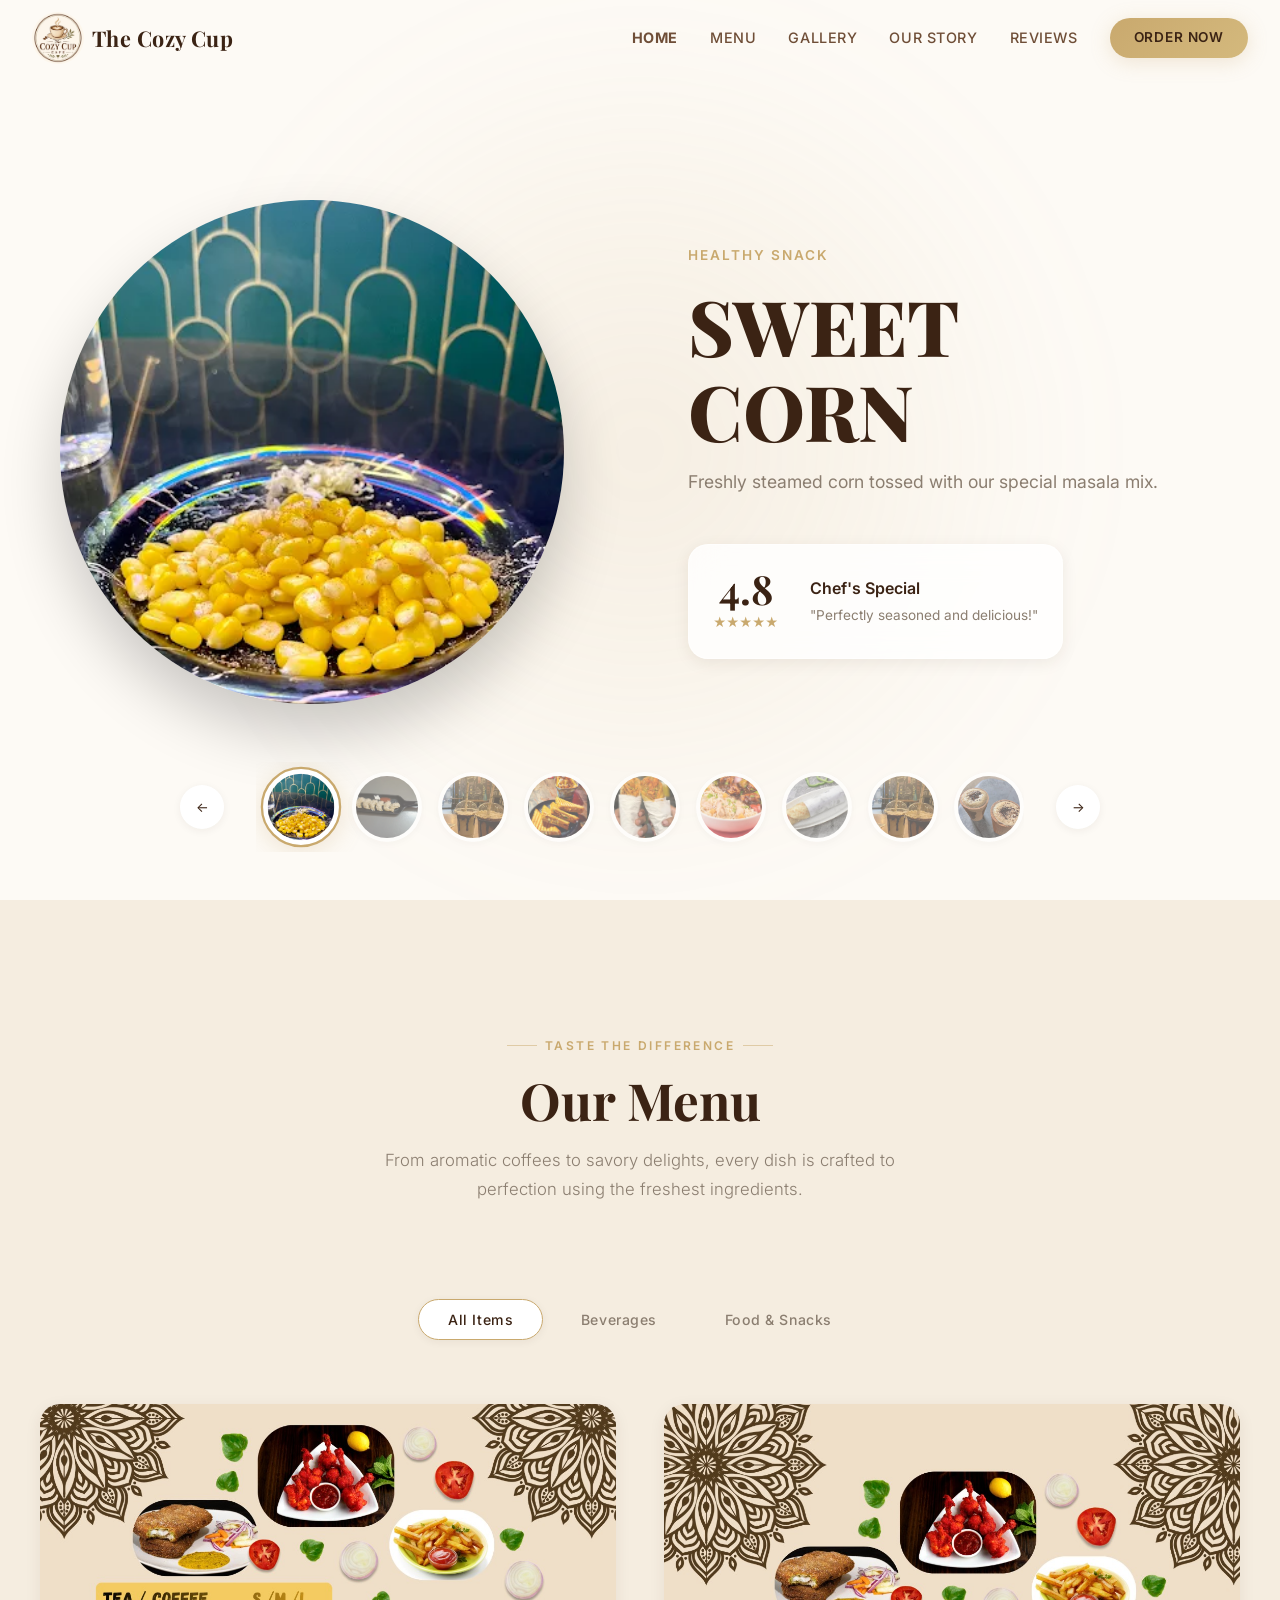
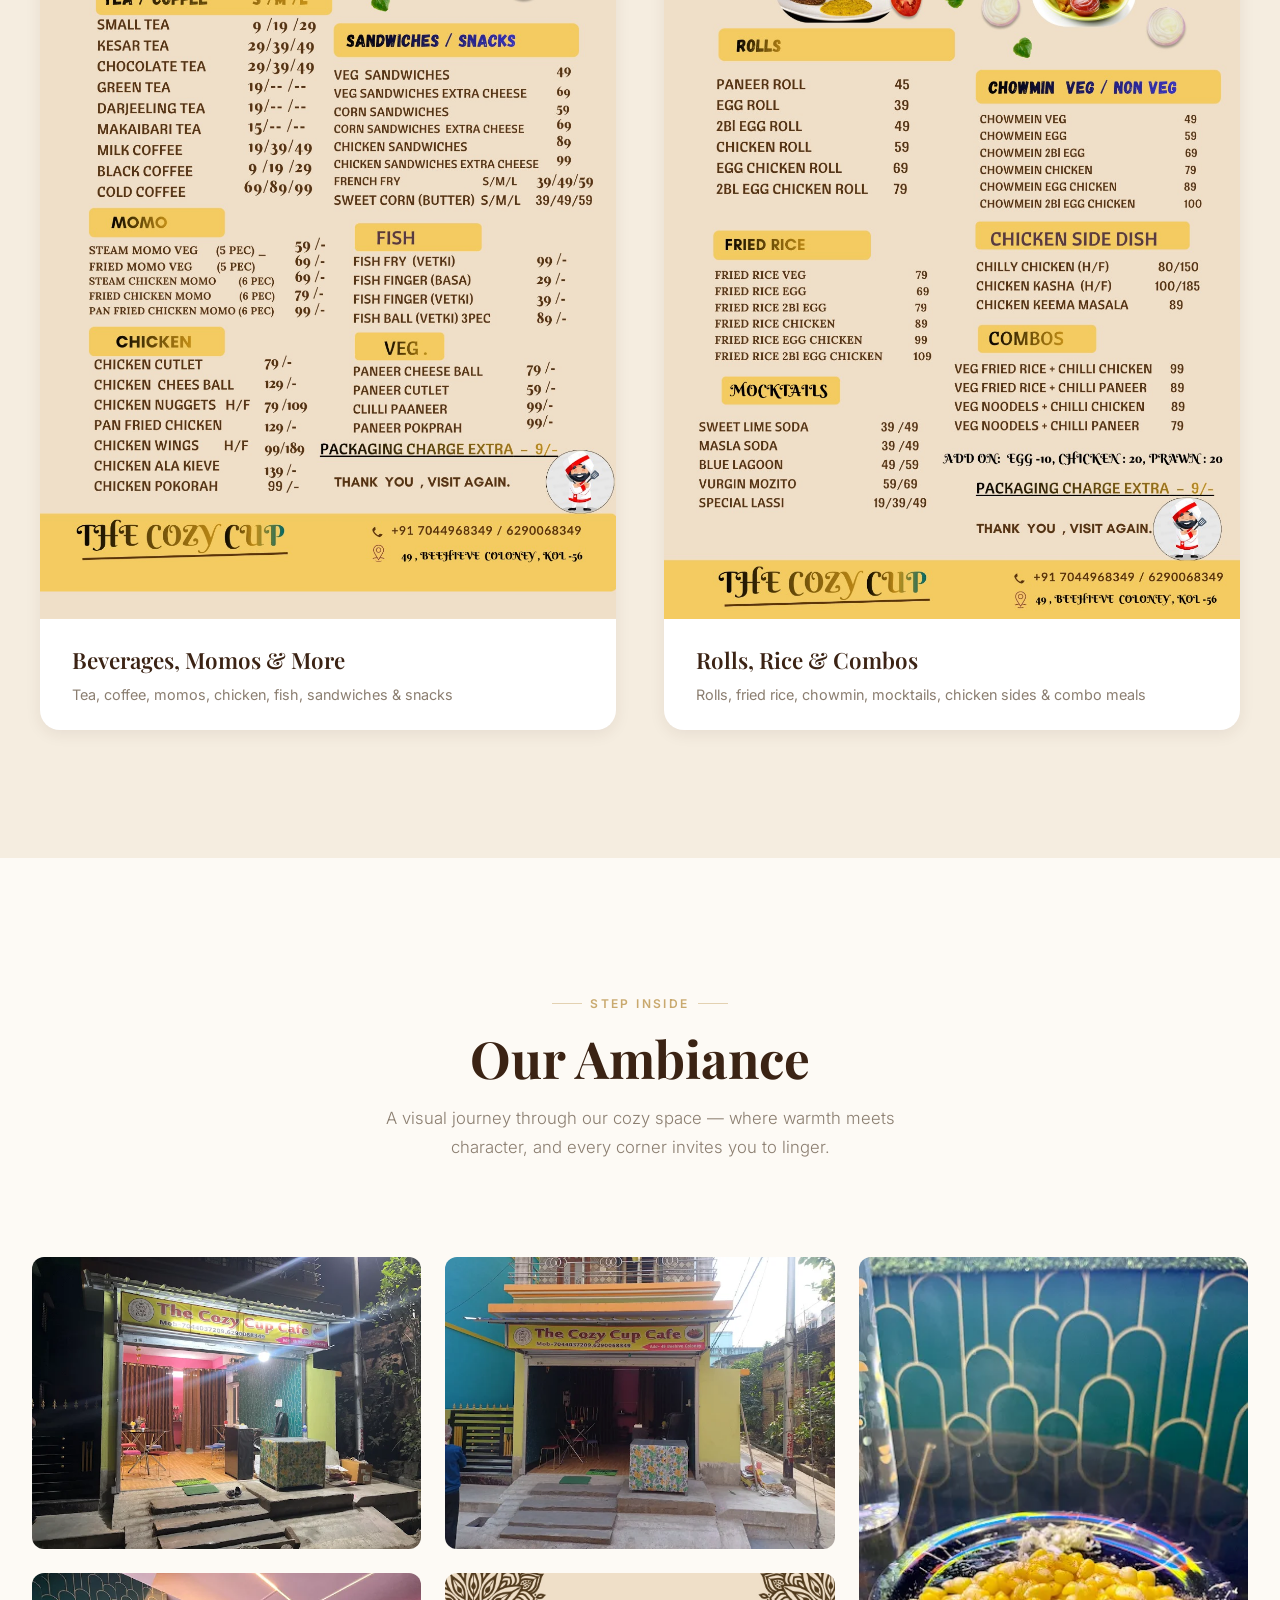
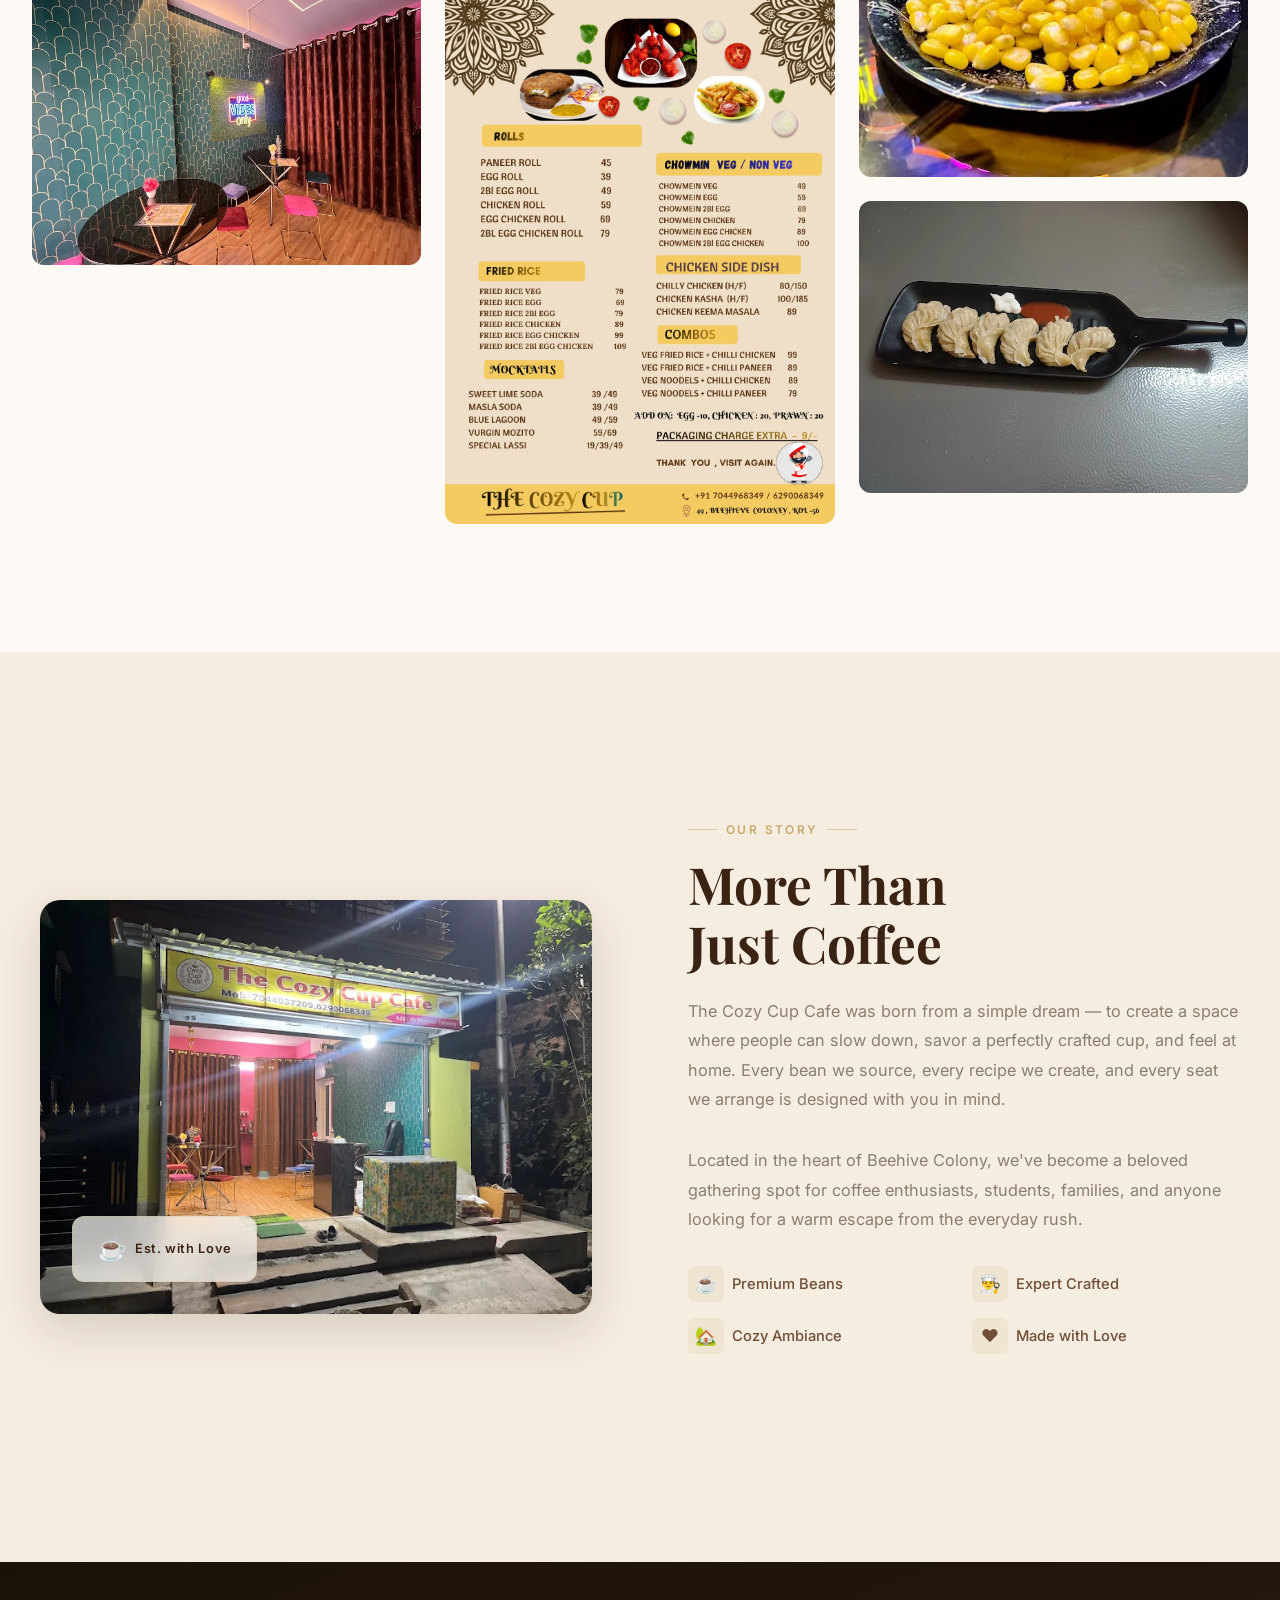
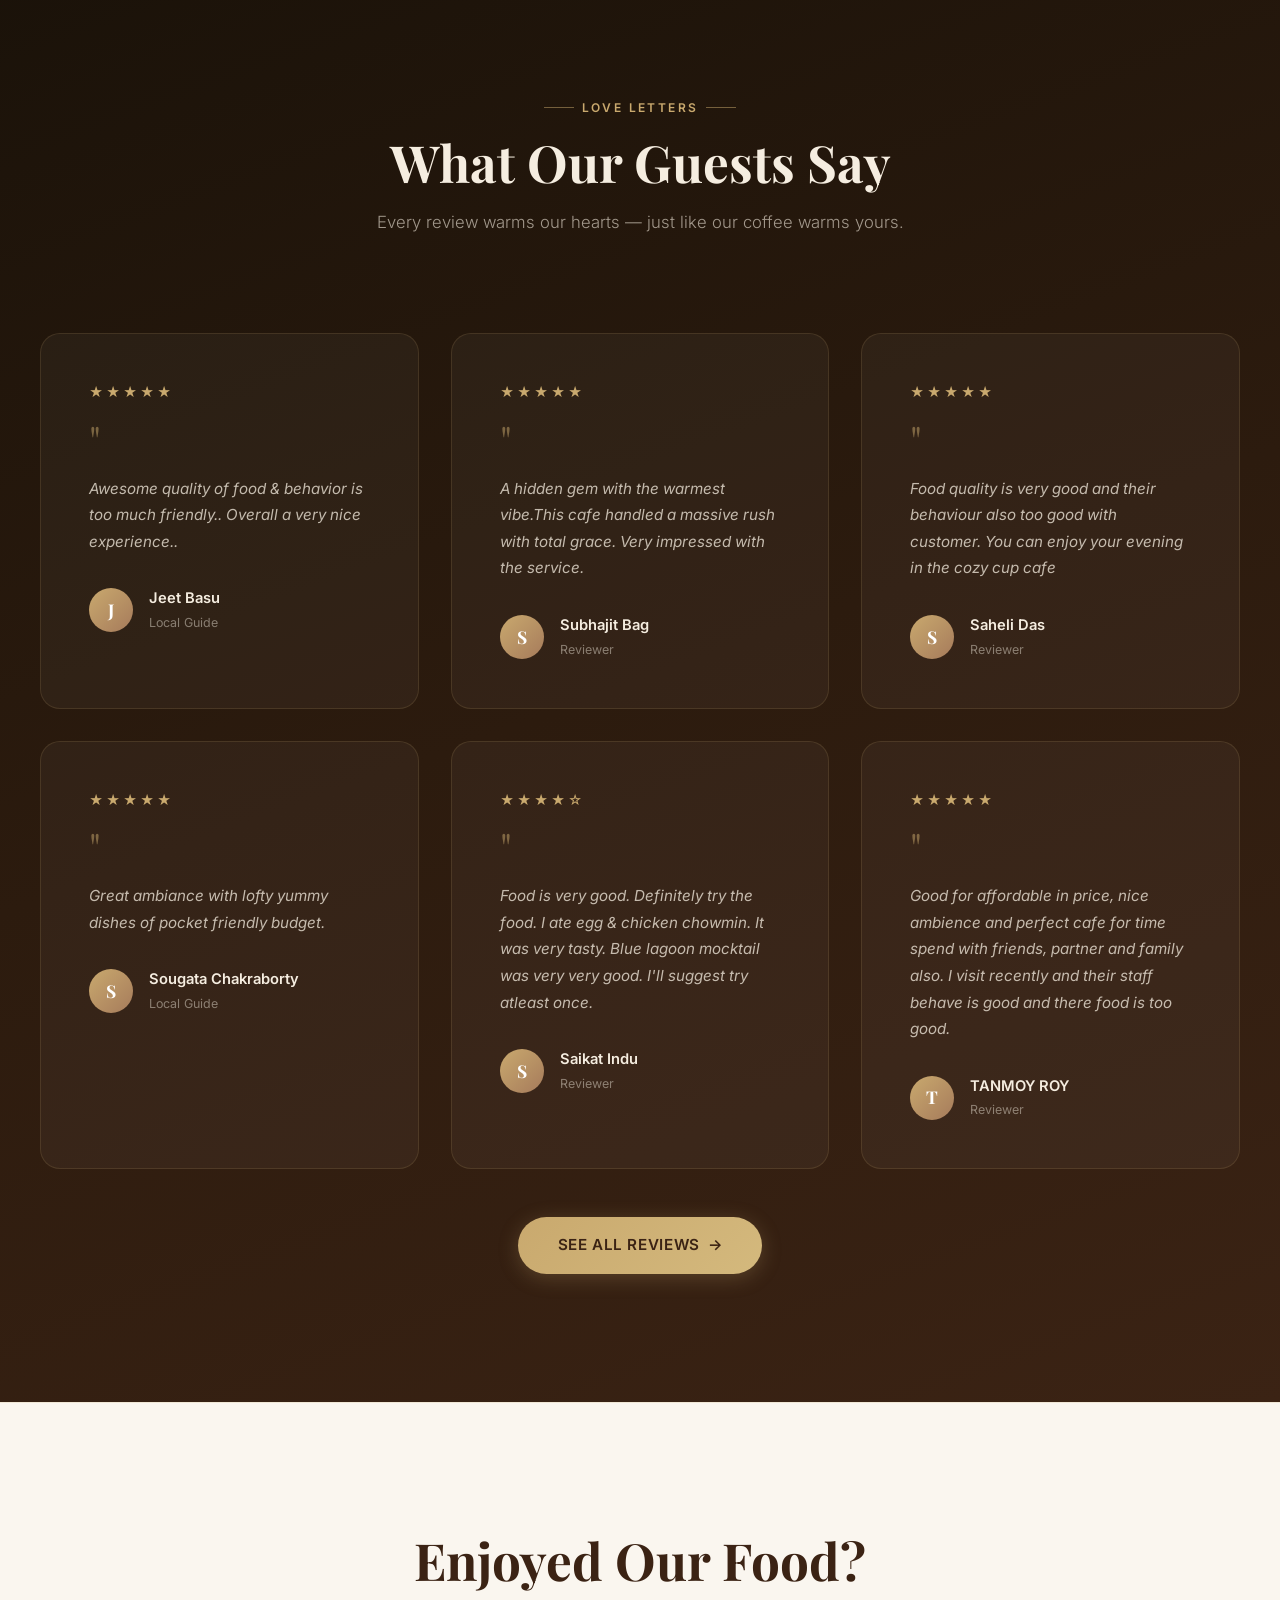
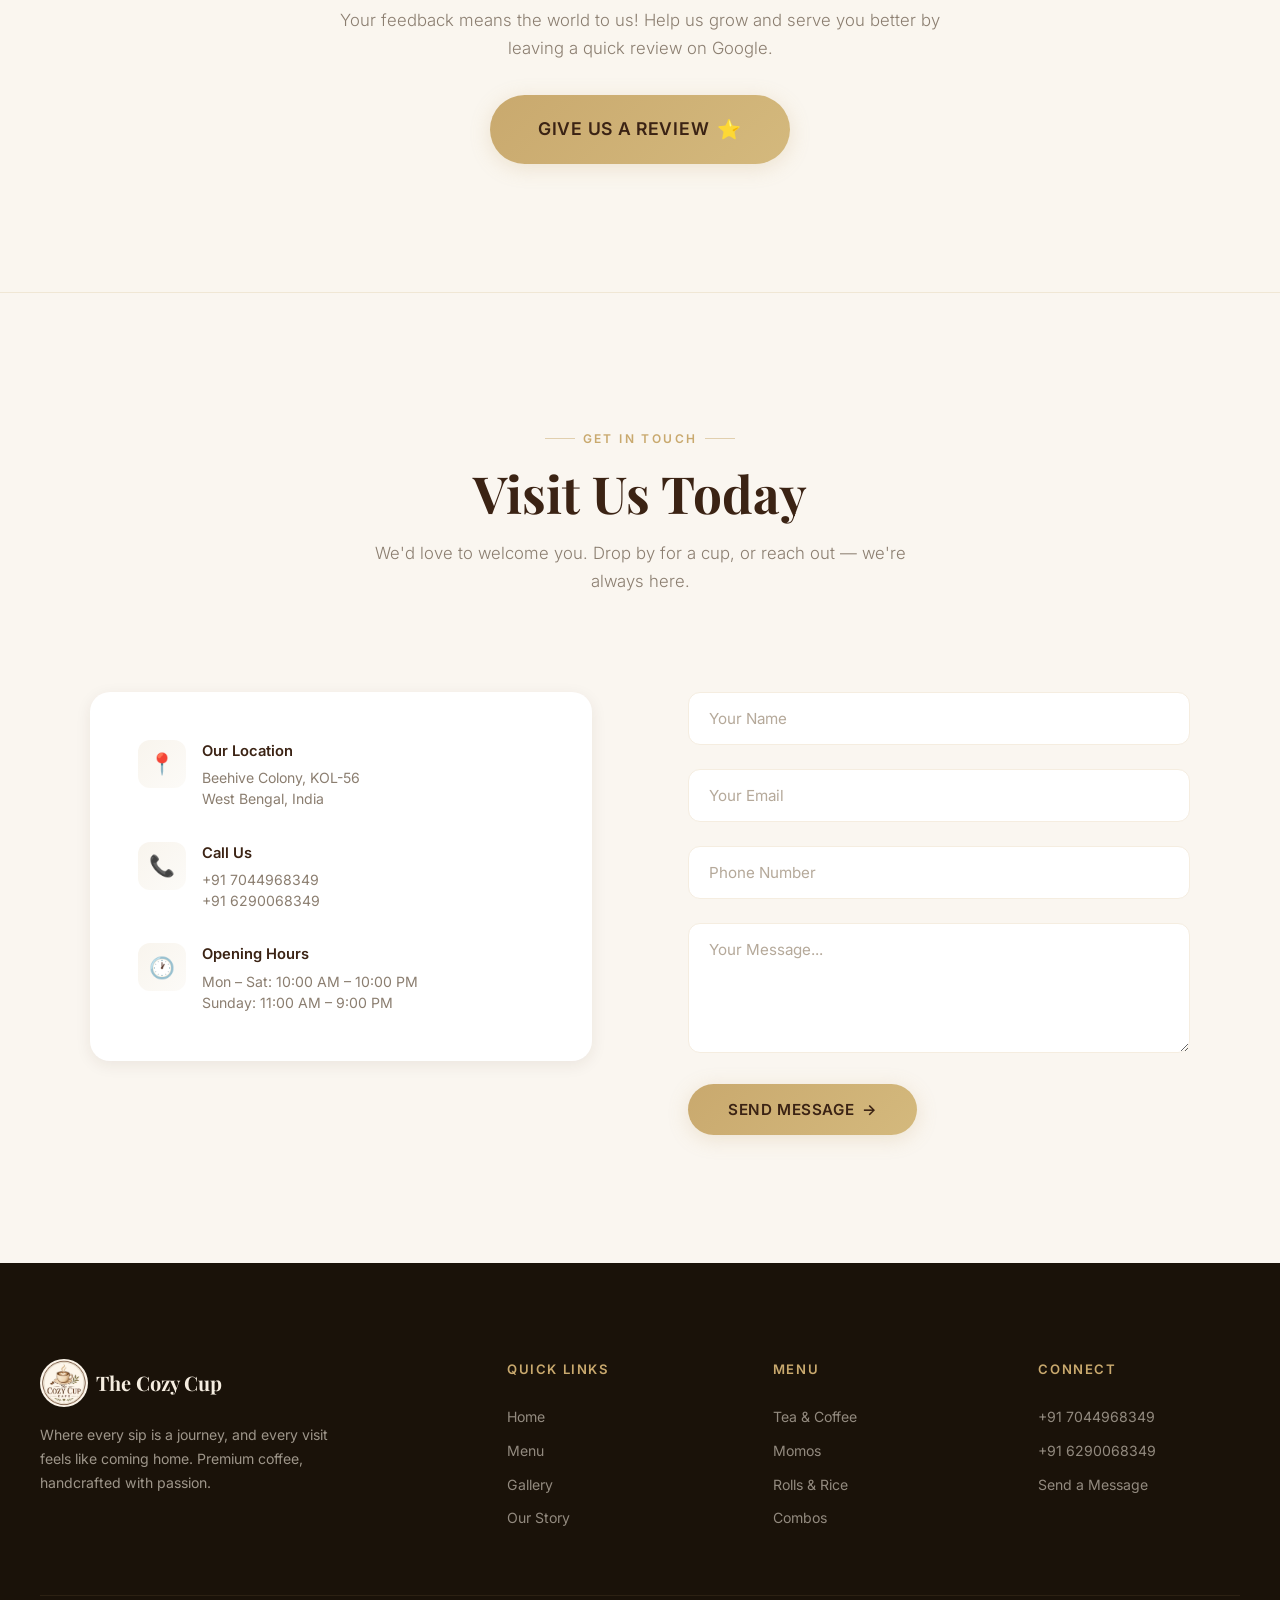
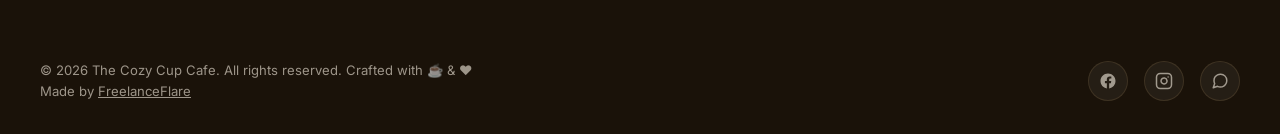
==== index.html @ 1a3d9c74 "review section link changed" ====
<!DOCTYPE html>
<html lang="en">

<head>
  <meta charset="UTF-8" />
  <meta name="viewport" content="width=device-width, initial-scale=1.0" />
  <meta name="google-site-verification" content="Q1Vhy9S9z6oFBQXGksSoxuS6jTb6Tve9RCSx1NXF7Fs" />
  <title>The Cozy Cup Cafe — A Sweet & Cozy Experience | Best Fast Food & Tea Near Dunlop</title>
  <meta name="description"
    content="Looking for the best fast food or tea cafe near Dunlop? The Cozy Cup Cafe in Belghoria offers premium handcrafted coffee, delicious fast food, momos, and a warm inviting atmosphere." />
  <meta name="keywords"
    content="best fast food cafe near dunlop, best tea cafe near dunlop, best food cafe near dunlop, best cafes near me, cozy cup cafe, belghoria cafe, cafes in kolkata, best coffee shop, best momos near dunlop, top rated cafe in belghoria" />
  <meta property="og:title"
    content="The Cozy Cup Cafe — A Sweet & Cozy Experience | Best Fast Food & Tea Near Dunlop" />
  <meta property="og:description"
    content="Looking for the best fast food or tea cafe near Dunlop? The Cozy Cup Cafe in Belghoria offers premium coffee, fast food, and a warm inviting atmosphere." />
  <meta property="og:type" content="website" />
  <link rel="apple-touch-icon" sizes="180x180" href="assets/apple-touch-icon.png" />
  <link rel="icon" type="image/png" sizes="32x32" href="assets/favicon-32x32.png" />
  <link rel="icon" type="image/png" sizes="16x16" href="assets/favicon-16x16.png" />
  <link rel="icon" type="image/x-icon" href="assets/favicon.ico" />
  <link rel="manifest" href="assets/site.webmanifest" />
  <link rel="stylesheet" href="style.css" />
</head>

<body>

  <!-- ==================== NAVIGATION ==================== -->
  <nav class="navbar" id="navbar">
    <div class="navbar-inner">
      <a href="#hero" class="navbar-logo">
        <img src="images/logo.webp" alt="The Cozy Cup Cafe Logo" />
        <span class="navbar-logo-text">The Cozy Cup</span>
      </a>

      <div class="nav-links" id="navLinks">
        <a href="#hero">Home</a>
        <a href="#menu">Menu</a>
        <a href="#gallery">Gallery</a>
        <a href="#about">Our Story</a>
        <a href="#testimonials">Reviews</a>
        <a href="https://www.zomato.com/kolkata/the-cozy-cup-cafe-belghoria/order?v=o2" target="_blank"
          class="nav-cta">Order Now</a>
      </div>

      <div class="nav-toggle" id="navToggle" aria-label="Toggle navigation menu">
        <span></span>
        <span></span>
        <span></span>
      </div>
    </div>
  </nav>

  <!-- Mobile nav overlay -->
  <div class="nav-overlay" id="navOverlay"></div>


  <!-- ==================== HERO SECTION ==================== -->
  <section class="hero active-slide" id="hero">
    <div class="hero-blob" id="heroBlob"></div>

    <div class="hero-inner">
      <!-- Left side: Rotating Plate -->
      <div class="hero-visual" id="heroVisual">
        <img src="images/food_1.webp" alt="Sweet Corn" class="hero-plate active" id="heroPlate" />
      </div>

      <!-- Right side: Content & Info -->
      <div class="hero-content" id="heroContent">
        <div class="hero-tagline"><span id="heroTagline">Healthy Snack</span></div>
        <div class="hero-title-container">
          <h1 class="hero-title" id="heroTitle">SWEET<br />CORN</h1>
        </div>
        <div class="hero-subtitle-container">
          <p class="hero-subtitle" id="heroSubtitle">Freshly steamed corn tossed with our special masala mix.</p>
        </div>

        <div class="hero-info-card" id="heroInfoCard">
          <div class="info-rating">
            <div class="info-rating-score" id="heroRating">4.8</div>
            <div class="info-rating-stars">★★★★★</div>
          </div>
          <div class="info-details">
            <h4 id="heroChef">Chef's Special</h4>
            <p id="heroReview">"Perfectly seasoned and delicious!"</p>
          </div>
        </div>
      </div>
    </div>

    <!-- Thumbnail Navigation -->
    <div class="hero-nav">
      <button class="nav-arrow" id="prevSlide" aria-label="Previous Slide">←</button>
      <div class="hero-thumbnails" id="heroThumbnails">
        <div class="thumbnail active" data-index="0">
          <img src="images/food_1.webp" alt="Sweet Corn" />
        </div>
        <div class="thumbnail" data-index="1">
          <img src="images/food_2.webp" alt="Momos" />
        </div>
        <div class="thumbnail" data-index="2">
          <img src="images/food_3.jpeg" alt="Cold Coffee" />
        </div>
        <div class="thumbnail" data-index="3">
          <img src="images/food_4.jpeg" alt="Sandwich & Fries" />
        </div>
        <div class="thumbnail" data-index="4">
          <img src="images/food_5.jpeg" alt="Kathi Roll" />
        </div>
        <div class="thumbnail" data-index="5">
          <img src="images/food_6.jpeg" alt="Rice Bowl" />
        </div>
        <div class="thumbnail" data-index="6">
          <img src="images/food_7.jpeg" alt="Wrap" />
        </div>
        <div class="thumbnail" data-index="7">
          <img src="images/food_8.jpeg" alt="Frappe" />
        </div>
        <div class="thumbnail" data-index="8">
          <img src="images/food_9.jpeg" alt="Kulhad Coffee" />
        </div>
        <div class="thumbnail" data-index="9">
          <img src="images/food_10.jpeg" alt="Paneer Bowl" />
        </div>
        <div class="thumbnail" data-index="10">
          <img src="images/food_11.jpeg" alt="Chicken Tenders" />
        </div>
        <div class="thumbnail" data-index="11">
          <img src="images/food_12.jpeg" alt="Mixed Rice" />
        </div>
        <div class="thumbnail" data-index="12">
          <img src="images/food_13.jpeg" alt="Classic Shake" />
        </div>
      </div>
      <button class="nav-arrow" id="nextSlide" aria-label="Next Slide">→</button>
    </div>
  </section>


  <!-- ==================== MENU SECTION ==================== -->
  <section class="section menu-section" id="menu">
    <div class="section-header reveal">
      <p class="section-label">Taste the Difference</p>
      <h2 class="section-title">Our Menu</h2>
      <p class="section-subtitle">
        From aromatic coffees to savory delights, every dish is crafted to perfection using the freshest ingredients.
      </p>
    </div>

    <div class="menu-tabs reveal">
      <button class="menu-tab active" data-tab="all">All Items</button>
      <button class="menu-tab" data-tab="beverages">Beverages</button>
      <button class="menu-tab" data-tab="food">Food & Snacks</button>
    </div>

    <div class="menu-display reveal" id="menuDisplay">
      <div class="menu-card" data-category="beverages">
        <div class="menu-card-image-wrap" data-lightbox="images/menu_1.jpeg">
          <img src="images/menu_1.jpeg" alt="The Cozy Cup Cafe Menu - Beverages, Tea, Coffee, Momos, Chicken & More"
            loading="lazy" />
          <div class="menu-card-overlay">
            <span>Click to Enlarge</span>
          </div>
        </div>
        <div class="menu-card-body">
          <h3 class="menu-card-title">Beverages, Momos & More</h3>
          <p class="menu-card-desc">Tea, coffee, momos, chicken, fish, sandwiches & snacks</p>
        </div>
      </div>

      <div class="menu-card" data-category="food">
        <div class="menu-card-image-wrap" data-lightbox="images/menu_2.jpeg">
          <img src="images/menu_2.jpeg" alt="The Cozy Cup Cafe Menu - Rolls, Fried Rice, Chowmin, Combos & More"
            loading="lazy" />
          <div class="menu-card-overlay">
            <span>Click to Enlarge</span>
          </div>
        </div>
        <div class="menu-card-body">
          <h3 class="menu-card-title">Rolls, Rice & Combos</h3>
          <p class="menu-card-desc">Rolls, fried rice, chowmin, mocktails, chicken sides & combo meals</p>
        </div>
      </div>
    </div>
  </section>


  <!-- ==================== GALLERY SECTION ==================== -->
  <section class="section gallery-section" id="gallery">
    <div class="section-header reveal">
      <p class="section-label">Step Inside</p>
      <h2 class="section-title">Our Ambiance</h2>
      <p class="section-subtitle">
        A visual journey through our cozy space — where warmth meets character, and every corner invites you to linger.
      </p>
    </div>

    <div class="gallery-grid reveal" id="galleryGrid">
      <div class="gallery-item">
        <img src="images/shop.webp" alt="The Cozy Cup Cafe storefront at night" loading="lazy" />
        <div class="gallery-item-overlay">
          <span class="gallery-item-caption">Our Welcoming Storefront</span>
        </div>
      </div>

      <div class="gallery-item">
        <img src="images/shop_2.webp" alt="Warm cafe interior with ambient lighting" loading="lazy" />
        <div class="gallery-item-overlay">
          <span class="gallery-item-caption">Cozy Interior Vibes</span>
        </div>
      </div>

      <div class="gallery-item">
        <img src="images/shop_3.webp" alt="Our beautiful ambiance" loading="lazy" />
        <div class="gallery-item-overlay">
          <span class="gallery-item-caption">Inviting Atmosphere</span>
        </div>
      </div>

      <div class="gallery-item">
        <img src="images/menu_2.jpeg" alt="Delicious cafe items" loading="lazy" />
        <div class="gallery-item-overlay">
          <span class="gallery-item-caption">Freshly Baked Delights</span>
        </div>
      </div>

      <div class="gallery-item">
        <img src="images/food_1.webp" alt="Premium food items" loading="lazy" />
        <div class="gallery-item-overlay">
          <span class="gallery-item-caption">Premium Taste</span>
        </div>
      </div>

      <div class="gallery-item">
        <img src="images/food_2.webp" alt="Signature dish" loading="lazy" />
        <div class="gallery-item-overlay">
          <span class="gallery-item-caption">Our Signature Dish</span>
        </div>
      </div>
    </div>
  </section>


  <!-- ==================== ABOUT / STORY SECTION ==================== -->
  <section class="section about-section" id="about">
    <div class="about-grid">
      <div class="about-image-wrap reveal">
        <img src="images/shop.webp" alt="The Cozy Cup Cafe exterior view" loading="lazy" />
        <div class="about-image-badge">
          <span class="badge-icon">☕</span>
          <span class="badge-text">Est. with Love</span>
        </div>
      </div>

      <div class="about-content reveal">
        <p class="section-label">Our Story</p>
        <h2 class="section-title">More Than<br />Just Coffee</h2>
        <p class="about-text">
          The Cozy Cup Cafe was born from a simple dream — to create a space where people can slow down, savor a
          perfectly crafted cup, and feel at home. Every bean we source, every recipe we create, and every seat we
          arrange is designed with you in mind.
        </p>
        <p class="about-text">
          Located in the heart of Beehive Colony, we've become a beloved gathering spot for coffee enthusiasts,
          students, families, and anyone looking for a warm escape from the everyday rush.
        </p>

        <div class="about-features">
          <div class="about-feature">
            <span class="feature-icon">☕</span>
            <span>Premium Beans</span>
          </div>
          <div class="about-feature">
            <span class="feature-icon">👨‍🍳</span>
            <span>Expert Crafted</span>
          </div>
          <div class="about-feature">
            <span class="feature-icon">🏡</span>
            <span>Cozy Ambiance</span>
          </div>
          <div class="about-feature">
            <span class="feature-icon">❤️</span>
            <span>Made with Love</span>
          </div>
        </div>
      </div>
    </div>
  </section>


  <!-- ==================== TESTIMONIALS SECTION ==================== -->
  <section class="section testimonials-section" id="testimonials">
    <div class="section-header reveal">
      <p class="section-label">Love Letters</p>
      <h2 class="section-title">What Our Guests Say</h2>
      <p class="section-subtitle">
        Every review warms our hearts — just like our coffee warms yours.
      </p>
    </div>

    <div class="testimonials-slider reveal">
      <div class="testimonial-card">
        <div class="testimonial-stars">★★★★★</div>
        <div class="testimonial-quote">"</div>
        <p class="testimonial-text">
          Awesome quality of food & behavior is too much friendly.. Overall a very nice experience..
        </p>
        <div class="testimonial-author">
          <div class="testimonial-avatar">J</div>
          <div class="testimonial-author-info">
            <h4>Jeet Basu</h4>
            <p>Local Guide</p>
          </div>
        </div>
      </div>

      <div class="testimonial-card">
        <div class="testimonial-stars">★★★★★</div>
        <div class="testimonial-quote">"</div>
        <p class="testimonial-text">
          A hidden gem with the warmest vibe.This cafe handled a massive rush with total grace. Very impressed with the
          service.
        </p>
        <div class="testimonial-author">
          <div class="testimonial-avatar">S</div>
          <div class="testimonial-author-info">
            <h4>Subhajit Bag</h4>
            <p>Reviewer</p>
          </div>
        </div>
      </div>

      <div class="testimonial-card">
        <div class="testimonial-stars">★★★★★</div>
        <div class="testimonial-quote">"</div>
        <p class="testimonial-text">
          Food quality is very good and their behaviour also too good with customer. You can enjoy your evening in the
          cozy cup cafe
        </p>
        <div class="testimonial-author">
          <div class="testimonial-avatar">S</div>
          <div class="testimonial-author-info">
            <h4>Saheli Das</h4>
            <p>Reviewer</p>
          </div>
        </div>
      </div>

      <div class="testimonial-card">
        <div class="testimonial-stars">★★★★★</div>
        <div class="testimonial-quote">"</div>
        <p class="testimonial-text">
          Great ambiance with lofty yummy dishes of pocket friendly budget.
        </p>
        <div class="testimonial-author">
          <div class="testimonial-avatar">S</div>
          <div class="testimonial-author-info">
            <h4>Sougata Chakraborty</h4>
            <p>Local Guide</p>
          </div>
        </div>
      </div>

      <div class="testimonial-card">
        <div class="testimonial-stars">★★★★☆</div>
        <div class="testimonial-quote">"</div>
        <p class="testimonial-text">
          Food is very good. Definitely try the food. I ate egg & chicken chowmin. It was very tasty. Blue lagoon
          mocktail was very very good. I'll suggest try atleast once.
        </p>
        <div class="testimonial-author">
          <div class="testimonial-avatar">S</div>
          <div class="testimonial-author-info">
            <h4>Saikat Indu</h4>
            <p>Reviewer</p>
          </div>
        </div>
      </div>

      <div class="testimonial-card">
        <div class="testimonial-stars">★★★★★</div>
        <div class="testimonial-quote">"</div>
        <p class="testimonial-text">
          Good for affordable in price, nice ambience and perfect cafe for time spend with friends, partner and family
          also. I visit recently and their staff behave is good and there food is too good.
        </p>
        <div class="testimonial-author">
          <div class="testimonial-avatar">T</div>
          <div class="testimonial-author-info">
            <h4>TANMOY ROY</h4>
            <p>Reviewer</p>
          </div>
        </div>
      </div>
    </div>

    <div class="reviews-cta-container reveal"
      style="text-align: center; margin-top: 3rem; display: flex; justify-content: center;">
      <a href="https://search.google.com/local/reviews?placeid=ChIJFUAWDA2d-DkReo-pCefDR3Q" target="_blank"
        class="form-submit" style="text-decoration: none;">
        See All Reviews
        <span>→</span>
      </a>
    </div>
  </section>


  <!-- ==================== LEAVE A REVIEW BANNER ==================== -->
  <section class="section review-banner reveal"
    style="background: rgba(201, 169, 110, 0.05); text-align: center; border-top: 1px solid rgba(201, 169, 110, 0.2); border-bottom: 1px solid rgba(201, 169, 110, 0.2);">
    <div style="max-width: 800px; margin: 0 auto;">
      <h2 class="section-title" style="margin-bottom: 1rem;">Enjoyed Our Food?</h2>
      <p class="section-subtitle" style="margin: 0 auto 2rem; max-width: 600px;">
        Your feedback means the world to us! Help us grow and serve you better by leaving a quick review on Google.
      </p>
      <a href="https://g.page/r/CXqPqQnnw0d0ECk/review" target="_blank" class="form-submit"
        style="text-decoration: none; font-size: 1.1rem; padding: 1.2rem 3rem;">
        Give Us a Review
        <span style="font-size: 1.2rem;">⭐</span>
      </a>
    </div>
  </section>


  <!-- ==================== CONTACT SECTION ==================== -->
  <section class="section contact-section" id="contact">
    <div class="section-header reveal">
      <p class="section-label">Get in Touch</p>
      <h2 class="section-title">Visit Us Today</h2>
      <p class="section-subtitle">
        We'd love to welcome you. Drop by for a cup, or reach out — we're always here.
      </p>
    </div>

    <div class="contact-grid reveal">
      <div class="contact-info-card">
        <div class="contact-info-item">
          <a href="https://maps.app.goo.gl/ANe2drjpt8nGrwTKA" target="_blank" class="contact-icon"
            style="text-decoration: none;">📍</a>
          <div>
            <h4>Our Location</h4>
            <p>Beehive Colony, KOL-56<br />West Bengal, India</p>
          </div>
        </div>
        <div class="contact-info-item">
          <a href="tel:+917044968349" class="contact-icon" style="text-decoration: none;">📞</a>
          <div>
            <h4>Call Us</h4>
            <p><a href="tel:+917044968349" style="color: inherit; text-decoration: none;">+91 7044968349</a><br /><a
                href="tel:+916290068349" style="color: inherit; text-decoration: none;">+91 6290068349</a></p>
          </div>
        </div>
        <div class="contact-info-item">
          <a href="https://share.google/as2dFB5DdiOU8TYop" target="_blank" class="contact-icon"
            style="text-decoration: none;">🕐</a>
          <div>
            <h4>Opening Hours</h4>
            <p>Mon – Sat: 10:00 AM – 10:00 PM<br />Sunday: 11:00 AM – 9:00 PM</p>
          </div>
        </div>
        <!-- <div class="contact-info-item">
          <div class="contact-icon">🌟</div>
          <div>
            <h4>Special</h4>
            <p>Packaging charge extra ₹9<br />Home delivery available!</p>
          </div>
        </div> -->
      </div>

      <form class="contact-form" id="contactForm" onsubmit="handleFormSubmit(event)">
        <div class="form-group">
          <input type="text" id="formName" placeholder="Your Name" required />
        </div>
        <div class="form-group">
          <input type="email" id="formEmail" placeholder="Your Email" required />
        </div>
        <div class="form-group">
          <input type="tel" id="formPhone" placeholder="Phone Number" />
        </div>
        <div class="form-group">
          <textarea id="formMessage" placeholder="Your Message..." rows="5" required></textarea>
        </div>
        <button type="submit" class="form-submit" id="formSubmitBtn">
          Send Message
          <span>→</span>
        </button>
      </form>
    </div>
  </section>


  <!-- ==================== FOOTER ==================== -->
  <footer class="footer" id="footer">
    <div class="footer-inner">
      <div class="footer-top">
        <div class="footer-brand">
          <div class="footer-brand-logo">
            <img src="images/logo.webp" alt="The Cozy Cup Cafe" />
            <span>The Cozy Cup</span>
          </div>
          <p>Where every sip is a journey, and every visit feels like coming home. Premium coffee, handcrafted with
            passion.</p>
        </div>

        <div class="footer-col">
          <h4>Quick Links</h4>
          <ul>
            <li><a href="#hero">Home</a></li>
            <li><a href="#menu">Menu</a></li>
            <li><a href="#gallery">Gallery</a></li>
            <li><a href="#about">Our Story</a></li>
          </ul>
        </div>

        <div class="footer-col">
          <h4>Menu</h4>
          <ul>
            <li><a href="#menu">Tea & Coffee</a></li>
            <li><a href="#menu">Momos</a></li>
            <li><a href="#menu">Rolls & Rice</a></li>
            <li><a href="#menu">Combos</a></li>
          </ul>
        </div>

        <div class="footer-col">
          <h4>Connect</h4>
          <ul>
            <li><a href="tel:+917044968349">+91 7044968349</a></li>
            <li><a href="tel:+916290068349">+91 6290068349</a></li>
            <li><a href="#contact">Send a Message</a></li>
          </ul>
        </div>
      </div>

      <div class="footer-bottom">
        <p class="footer-copyright">
          © 2026 The Cozy Cup Cafe. All rights reserved. Crafted with ☕ & ❤️ <br />
          Made by <a href="https://freelanceflare.in/" target="_blank"
            style="color: inherit; text-decoration: underline;">FreelanceFlare</a>
        </p>
        <div class="footer-socials">
          <a href="https://www.facebook.com/share/1AZLzxPNpZ/?mibextid=wwXIfr" target="_blank" aria-label="Facebook">
            <svg width="18" height="18" viewBox="0 0 24 24" fill="currentColor" xmlns="http://www.w3.org/2000/svg">
              <path
                d="M22 12c0-5.523-4.477-10-10-10S2 6.477 2 12c0 4.991 3.657 9.128 8.438 9.878v-6.987h-2.54V12h2.54V9.797c0-2.506 1.492-3.89 3.777-3.89 1.094 0 2.238.195 2.238.195v2.46h-1.26c-1.243 0-1.63.771-1.63 1.562V12h2.773l-.443 2.89h-2.33v6.988C18.343 21.128 22 16.991 22 12z" />
            </svg>
          </a>
          <a href="https://www.instagram.com/gourab01?igsh=MXB3NDdueWxhbTlkcA==" target="_blank" aria-label="Instagram">
            <svg width="18" height="18" viewBox="0 0 24 24" fill="none" stroke="currentColor" stroke-width="2"
              stroke-linecap="round" stroke-linejoin="round">
              <rect x="2" y="2" width="20" height="20" rx="5" ry="5"></rect>
              <path d="M16 11.37A4 4 0 1 1 12.63 8 4 4 0 0 1 16 11.37z"></path>
              <line x1="17.5" y1="6.5" x2="17.51" y2="6.5"></line>
            </svg>
          </a>
          <a href="https://wa.me/916290068349" target="_blank" aria-label="WhatsApp">
            <svg width="18" height="18" viewBox="0 0 24 24" fill="none" stroke="currentColor" stroke-width="2"
              stroke-linecap="round" stroke-linejoin="round">
              <path
                d="M21 11.5a8.38 8.38 0 0 1-.9 3.8 8.5 8.5 0 0 1-7.6 4.7 8.38 8.38 0 0 1-3.8-.9L3 21l1.9-5.7a8.38 8.38 0 0 1-.9-3.8 8.5 8.5 0 0 1 4.7-7.6 8.38 8.38 0 0 1 3.8-.9h.5a8.48 8.48 0 0 1 8 8v.5z">
              </path>
            </svg>
          </a>
        </div>
      </div>
    </div>
  </footer>


  <!-- ==================== LIGHTBOX ==================== -->
  <div class="lightbox" id="lightbox">
    <button class="lightbox-close" id="lightboxClose" aria-label="Close lightbox">✕</button>
    <img src="" alt="Enlarged menu view" id="lightboxImg" />
  </div>


  <!-- ==================== JAVASCRIPT ==================== -->
  <script>
    /* ==========================================================
       The Cozy Cup Cafe — Interactive JavaScript
       ========================================================== */

    // ------- NAVBAR: Scroll effect + mobile menu -------
    const navbar = document.getElementById('navbar');
    const navToggle = document.getElementById('navToggle');
    const navLinks = document.getElementById('navLinks');
    const navOverlay = document.getElementById('navOverlay');

    window.addEventListener('scroll', () => {
      if (window.scrollY > 60) {
        navbar.classList.add('scrolled');
      } else {
        navbar.classList.remove('scrolled');
      }
    });

    navToggle.addEventListener('click', () => {
      navToggle.classList.toggle('active');
      navLinks.classList.toggle('open');
      navOverlay.classList.toggle('active');
      document.body.style.overflow = navLinks.classList.contains('open') ? 'hidden' : '';
    });

    navOverlay.addEventListener('click', () => {
      navToggle.classList.remove('active');
      navLinks.classList.remove('open');
      navOverlay.classList.remove('active');
      document.body.style.overflow = '';
    });

    // Close mobile menu on nav link click
    navLinks.querySelectorAll('a').forEach(link => {
      link.addEventListener('click', () => {
        navToggle.classList.remove('active');
        navLinks.classList.remove('open');
        navOverlay.classList.remove('active');
        document.body.style.overflow = '';
      });
    });


    // ------- HERO CAROUSEL LOGIC -------
    const slides = [
      {
        title: "SWEET<br />CORN",
        subtitle: "Freshly steamed corn tossed with our special masala mix.",
        tagline: "Healthy Snack",
        rating: "4.8",
        chef: "Chef's Special",
        review: "\"Perfectly seasoned and delicious!\"",
        image: "images/food_1.webp",
        bgColor: "rgba(201, 169, 110, 0.15)"
      },
      {
        title: "STEAMED<br />MOMOS",
        subtitle: "Delicate dumplings served with spicy and creamy dips.",
        tagline: "Crowd Favorite",
        rating: "4.9",
        chef: "Asian Delight",
        review: "\"Melt-in-your-mouth perfection.\"",
        image: "images/food_2.webp",
        bgColor: "rgba(166, 123, 91, 0.15)"
      },
      {
        title: "CHOCO<br />FRAPPE",
        subtitle: "Rich cold coffee blended with chocolate syrup and cream.",
        tagline: "Summer Special",
        rating: "4.9",
        chef: "Barista Choice",
        review: "\"The ultimate chocolate lover's dream.\"",
        image: "images/food_3.jpeg",
        bgColor: "rgba(62, 39, 35, 0.15)"
      },
      {
        title: "GRILLED<br />SANDWICH",
        subtitle: "Crispy grilled sandwich loaded with filling, served with hot fries.",
        tagline: "Perfect Bite",
        rating: "4.7",
        chef: "Classic Snacks",
        review: "\"A comforting and fulfilling meal.\"",
        image: "images/food_4.jpeg",
        bgColor: "rgba(201, 169, 110, 0.15)"
      },
      {
        title: "SPICY<br />WRAP",
        subtitle: "Flavorful fillings wrapped in a soft, fresh flatbread.",
        tagline: "On the Go",
        rating: "4.8",
        chef: "Street Style",
        review: "\"Packed with authentic spices.\"",
        image: "images/food_5.jpeg",
        bgColor: "rgba(166, 123, 91, 0.15)"
      },
      {
        title: "FRIED<br />RICE",
        subtitle: "Aromatic wok-tossed rice served with a delicious side.",
        tagline: "Hearty Meal",
        rating: "4.9",
        chef: "Chef's Special",
        review: "\"The flavors are absolutely incredible.\"",
        image: "images/food_6.jpeg",
        bgColor: "rgba(62, 39, 35, 0.15)"
      },
      {
        title: "KATHI<br />ROLL",
        subtitle: "A popular street food wrap stuffed with savory fillings.",
        tagline: "Quick Bite",
        rating: "4.6",
        chef: "Signature Roll",
        review: "\"A perfect blend of spices.\"",
        image: "images/food_7.jpeg",
        bgColor: "rgba(201, 169, 110, 0.15)"
      },
      {
        title: "COLD<br />COFFEE",
        subtitle: "Classic iced coffee topped with chocolate drizzle.",
        tagline: "Refreshing",
        rating: "4.8",
        chef: "Cafe Classic",
        review: "\"Keeps me coming back every day.\"",
        image: "images/food_8.jpeg",
        bgColor: "rgba(166, 123, 91, 0.15)"
      },
      {
        title: "KULHAD<br />COFFEE",
        subtitle: "Traditional earthy coffee served in a clay cup.",
        tagline: "Desi Vibes",
        rating: "5.0",
        chef: "Authentic Taste",
        review: "\"Nothing beats coffee in a kulhad!\"",
        image: "images/food_9.jpeg",
        bgColor: "rgba(62, 39, 35, 0.15)"
      },
      {
        title: "RICE<br />BOWL",
        subtitle: "Comforting fried rice paired with spicy paneer manchurian.",
        tagline: "Comfort Food",
        rating: "4.9",
        chef: "Soul Food",
        review: "\"The gravy is perfectly balanced.\"",
        image: "images/food_10.jpeg",
        bgColor: "rgba(201, 169, 110, 0.15)"
      },
      {
        title: "CRISPY<br />TENDERS",
        subtitle: "Golden, crunchy chicken tenders served with a tangy dip.",
        tagline: "Crunchy Delight",
        rating: "4.8",
        chef: "Appetizer Star",
        review: "\"Super crispy on the outside, juicy inside.\"",
        image: "images/food_11.jpeg",
        bgColor: "rgba(166, 123, 91, 0.15)"
      },
      {
        title: "MIXED<br />RICE",
        subtitle: "A royal mix of flavors with perfectly cooked rice and gravy.",
        tagline: "Signature Dish",
        rating: "5.0",
        chef: "Master Chef",
        review: "\"A must-try for everyone.\"",
        image: "images/food_12.jpeg",
        bgColor: "rgba(62, 39, 35, 0.15)"
      },
      {
        title: "CLASSIC<br />SHAKE",
        subtitle: "A smooth and creamy milkshake to sweeten your day.",
        tagline: "Sweet Treat",
        rating: "4.9",
        chef: "Dessert Drink",
        review: "\"The perfect end to a great meal.\"",
        image: "images/food_13.jpeg",
        bgColor: "rgba(201, 169, 110, 0.15)"
      }
    ];

    let currentSlide = 0;
    let isAnimating = false;

    const heroSection = document.getElementById('hero');
    const heroBlob = document.getElementById('heroBlob');
    const heroVisual = document.getElementById('heroVisual');
    const heroTitle = document.getElementById('heroTitle');
    const heroSubtitle = document.getElementById('heroSubtitle');
    const heroTagline = document.getElementById('heroTagline');
    const heroRating = document.getElementById('heroRating');
    const heroChef = document.getElementById('heroChef');
    const heroReview = document.getElementById('heroReview');
    const thumbnails = document.querySelectorAll('.thumbnail');

    function changeSlide(index) {
      if (isAnimating || currentSlide === index) return;
      isAnimating = true;

      const oldPlate = heroVisual.querySelector('.hero-plate.active');
      if (oldPlate) {
        oldPlate.classList.remove('active');
        oldPlate.classList.add('exit');
      }

      heroSection.classList.remove('active-slide');

      setTimeout(() => {
        const slide = slides[index];
        heroTitle.innerHTML = slide.title;
        heroSubtitle.innerHTML = slide.subtitle;
        heroTagline.innerHTML = slide.tagline;
        heroRating.innerHTML = slide.rating;
        heroChef.innerHTML = slide.chef;
        heroReview.innerHTML = slide.review;
        heroBlob.style.setProperty('--hero-bg-color', slide.bgColor);

        const newPlate = document.createElement('img');
        newPlate.src = slide.image;
        newPlate.className = 'hero-plate active';
        heroVisual.appendChild(newPlate);

        heroSection.classList.add('active-slide');
        currentSlide = index;

        thumbnails.forEach(t => t.classList.remove('active'));
        thumbnails[index].classList.add('active');

        if (oldPlate) {
          setTimeout(() => oldPlate.remove(), 800);
        }

        setTimeout(() => {
          isAnimating = false;
        }, 800);
      }, 400);
    }

    document.getElementById('nextSlide').addEventListener('click', () => {
      changeSlide((currentSlide + 1) % slides.length);
    });

    document.getElementById('prevSlide').addEventListener('click', () => {
      changeSlide((currentSlide - 1 + slides.length) % slides.length);
    });

    thumbnails.forEach((thumb, index) => {
      thumb.addEventListener('click', () => changeSlide(index));
    });

    // Auto-play
    let autoPlay = setInterval(() => {
      changeSlide((currentSlide + 1) % slides.length);
    }, 8000);


    // ------- MENU: Tab filtering -------
    const menuTabs = document.querySelectorAll('.menu-tab');
    const menuCards = document.querySelectorAll('.menu-card');

    menuTabs.forEach(tab => {
      tab.addEventListener('click', () => {
        // Update active tab
        menuTabs.forEach(t => t.classList.remove('active'));
        tab.classList.add('active');

        const category = tab.dataset.tab;

        menuCards.forEach(card => {
          if (category === 'all' || card.dataset.category === category) {
            card.style.display = 'block';
            card.style.animation = 'fadeInUp 0.5s var(--ease-smooth) both';
          } else {
            card.style.display = 'none';
          }
        });
      });
    });


    // ------- LIGHTBOX -------
    const lightbox = document.getElementById('lightbox');
    const lightboxImg = document.getElementById('lightboxImg');
    const lightboxClose = document.getElementById('lightboxClose');

    document.querySelectorAll('[data-lightbox]').forEach(trigger => {
      trigger.addEventListener('click', () => {
        lightboxImg.src = trigger.dataset.lightbox;
        lightbox.classList.add('active');
        document.body.style.overflow = 'hidden';
      });
    });

    function closeLightbox() {
      lightbox.classList.remove('active');
      document.body.style.overflow = '';
    }

    lightboxClose.addEventListener('click', closeLightbox);
    lightbox.addEventListener('click', (e) => {
      if (e.target === lightbox) closeLightbox();
    });

    document.addEventListener('keydown', (e) => {
      if (e.key === 'Escape') closeLightbox();
    });


    // ------- SCROLL REVEAL ANIMATIONS -------
    const revealElements = document.querySelectorAll('.reveal');

    const revealObserver = new IntersectionObserver((entries) => {
      entries.forEach((entry, index) => {
        if (entry.isIntersecting) {
          // Stagger child reveals
          setTimeout(() => {
            entry.target.classList.add('revealed');
          }, index * 100);
          revealObserver.unobserve(entry.target);
        }
      });
    }, {
      threshold: 0.12,
      rootMargin: '0px 0px -50px 0px'
    });

    revealElements.forEach(el => revealObserver.observe(el));


    // ------- CONTACT FORM HANDLER -------
    function handleFormSubmit(e) {
      e.preventDefault();
      const btn = document.getElementById('formSubmitBtn');
      const originalText = btn.innerHTML;

      const name = document.getElementById('formName').value;
      const email = document.getElementById('formEmail').value;
      const phone = document.getElementById('formPhone').value;
      const message = document.getElementById('formMessage').value;

      btn.innerHTML = 'Sending...';
      btn.disabled = true;

      fetch('https://cozycup-smtp.vercel.app/api/contact', {
        method: 'POST',
        headers: {
          'Content-Type': 'application/json',
        },
        body: JSON.stringify({ name, email, phone, message }),
      })
        .then(response => {
          if (response.ok) {
            btn.innerHTML = 'Sent! ✓';
            btn.style.background = 'linear-gradient(135deg, #6b9e6b, #89b889)';
            e.target.reset();
          } else {
            btn.innerHTML = 'Failed ❌';
            btn.style.background = 'linear-gradient(135deg, #e74c3c, #c0392b)';
          }
        })
        .catch(error => {
          console.error('Error:', error);
          btn.innerHTML = 'Error ❌';
          btn.style.background = 'linear-gradient(135deg, #e74c3c, #c0392b)';
        })
        .finally(() => {
          setTimeout(() => {
            btn.innerHTML = originalText;
            btn.style.background = '';
            btn.disabled = false;
          }, 3000);
        });
    }


    // ------- SMOOTH SCROLL for anchor links -------
    document.querySelectorAll('a[href^="#"]').forEach(anchor => {
      anchor.addEventListener('click', function (e) {
        e.preventDefault();
        const target = document.querySelector(this.getAttribute('href'));
        if (target) {
          const offset = 80;
          const topPos = target.getBoundingClientRect().top + window.pageYOffset - offset;
          window.scrollTo({ top: topPos, behavior: 'smooth' });
        }
      });
    });


    // ------- ACTIVE NAV LINK highlight on scroll -------
    const sections = document.querySelectorAll('section[id]');

    window.addEventListener('scroll', () => {
      const scrollPos = window.scrollY + 150;

      sections.forEach(section => {
        const top = section.offsetTop;
        const height = section.offsetHeight;
        const id = section.getAttribute('id');

        if (scrollPos >= top && scrollPos < top + height) {
          navLinks.querySelectorAll('a').forEach(link => {
            link.style.fontWeight = '';
            if (link.getAttribute('href') === '#' + id) {
              link.style.fontWeight = '700';
            }
          });
        }
      });
    });

    // ------- SOURCE CODE PROTECTION -------
    // Disable Right Click
    document.addEventListener('contextmenu', event => event.preventDefault());

    // Disable common keyboard shortcuts for developer tools and saving
    document.addEventListener('keydown', (e) => {
      if (e.key === 'F12') {
        e.preventDefault();
      }

      const key = e.key.toLowerCase();

      if (e.ctrlKey && e.shiftKey && (key === 'i' || key === 'j' || key === 'c')) {
        e.preventDefault();
      }

      if (e.ctrlKey && (key === 'u' || key === 's' || key === 'p')) {
        e.preventDefault();
      }
    });

    // Disable text selection (except for input fields)
    document.addEventListener('selectstart', (e) => {
      if (e.target.tagName !== 'INPUT' && e.target.tagName !== 'TEXTAREA') {
        e.preventDefault();
      }
    });

    // Disable drag and drop for images
    document.addEventListener('dragstart', (e) => {
      if (e.target.tagName === 'IMG') {
        e.preventDefault();
      }
    });

  </script>

</body>

</html>
---- style.css ----
/* ===================================================
   THE COZY CUP CAFE — Premium Single-Page Website
   Design System & Global Styles
   =================================================== */

/* --- Google Fonts --- */
@import url('https://fonts.googleapis.com/css2?family=Playfair+Display:ital,wght@0,400;0,500;0,600;0,700;0,800;1,400;1,500&family=Inter:wght@300;400;500;600;700&display=swap');

/* --- CSS Custom Properties (Design Tokens) --- */
:root {
  /* Brand Colors */
  --espresso:        #3B2314;
  --espresso-light:  #5C3A24;
  --mocha:           #6F4E37;
  --caramel:         #A67B5B;
  --latte:           #C4A882;
  --cream:           #F5EDE0;
  --cream-light:     #FAF6F0;
  --off-white:       #FDFAF5;
  --gold:            #C9A96E;
  --gold-light:      #D4B97D;
  --gold-shimmer:    #E8D5A8;
  --warm-black:      #1A1209;
  --warm-gray:       #8B7E70;
  --warm-gray-light: #B5A99A;

  /* Semantic Colors */
  --bg-primary:      var(--off-white);
  --bg-secondary:    var(--cream);
  --bg-hero:         var(--warm-black);
  --text-primary:    var(--espresso);
  --text-secondary:  var(--mocha);
  --text-muted:      var(--warm-gray);
  --text-light:      var(--cream);
  --accent:          var(--gold);
  --accent-hover:    var(--gold-light);

  /* Typography */
  --font-heading:    'Playfair Display', Georgia, 'Times New Roman', serif;
  --font-body:       'Inter', -apple-system, BlinkMacSystemFont, 'Segoe UI', sans-serif;

  /* Spacing Scale */
  --space-xs:   0.25rem;
  --space-sm:   0.5rem;
  --space-md:   1rem;
  --space-lg:   1.5rem;
  --space-xl:   2rem;
  --space-2xl:  3rem;
  --space-3xl:  4rem;
  --space-4xl:  6rem;
  --space-5xl:  8rem;

  /* Border Radius */
  --radius-sm:  6px;
  --radius-md:  12px;
  --radius-lg:  20px;
  --radius-xl:  30px;
  --radius-full: 9999px;

  /* Transitions */
  --ease-smooth: cubic-bezier(0.25, 0.46, 0.45, 0.94);
  --ease-bounce: cubic-bezier(0.34, 1.56, 0.64, 1);
  --transition-fast:   0.2s var(--ease-smooth);
  --transition-normal: 0.4s var(--ease-smooth);
  --transition-slow:   0.7s var(--ease-smooth);

  /* Glassmorphism */
  --glass-bg:     rgba(253, 250, 245, 0.72);
  --glass-border: rgba(201, 169, 110, 0.2);
  --glass-blur:   20px;

  /* Shadows */
  --shadow-sm:    0 2px 8px rgba(59, 35, 20, 0.06);
  --shadow-md:    0 4px 16px rgba(59, 35, 20, 0.08);
  --shadow-lg:    0 8px 32px rgba(59, 35, 20, 0.12);
  --shadow-xl:    0 16px 48px rgba(59, 35, 20, 0.16);
  --shadow-gold:  0 4px 20px rgba(201, 169, 110, 0.25);
}

/* --- CSS Reset & Base --- */
*,
*::before,
*::after {
  margin: 0;
  padding: 0;
  box-sizing: border-box;
}

html {
  scroll-behavior: smooth;
  font-size: 16px;
  -webkit-font-smoothing: antialiased;
  -moz-osx-font-smoothing: grayscale;
}

body {
  font-family: var(--font-body);
  color: var(--text-primary);
  background-color: var(--bg-primary);
  line-height: 1.6;
  overflow-x: hidden;
}

img {
  max-width: 100%;
  height: auto;
  display: block;
}

a {
  text-decoration: none;
  color: inherit;
  transition: color var(--transition-fast);
}

ul, ol {
  list-style: none;
}

button {
  font-family: inherit;
  cursor: pointer;
  border: none;
  outline: none;
  background: transparent;
}

::selection {
  background: var(--gold-shimmer);
  color: var(--espresso);
}

/* --- Scrollbar Styling --- */
::-webkit-scrollbar {
  width: 8px;
}

::-webkit-scrollbar-track {
  background: var(--cream);
}

::-webkit-scrollbar-thumb {
  background: var(--caramel);
  border-radius: var(--radius-full);
}

::-webkit-scrollbar-thumb:hover {
  background: var(--mocha);
}


/* ===================================================
   NAVIGATION — Glassmorphism Sticky
   =================================================== */
.navbar {
  position: fixed;
  top: 0;
  left: 0;
  width: 100%;
  z-index: 1000;
  padding: 0.75rem var(--space-xl);
  transition: all var(--transition-normal);
}

.navbar.scrolled {
  background: var(--glass-bg);
  backdrop-filter: blur(var(--glass-blur));
  -webkit-backdrop-filter: blur(var(--glass-blur));
  border-bottom: 1px solid var(--glass-border);
  box-shadow: var(--shadow-md);
}

.navbar-inner {
  max-width: 1400px;
  margin: 0 auto;
  display: flex;
  align-items: center;
  justify-content: space-between;
}

.navbar-logo {
  display: flex;
  align-items: center;
  gap: var(--space-sm);
}

.navbar-logo img {
  width: 52px;
  height: 52px;
  border-radius: 50%;
  object-fit: cover;
  transition: transform var(--transition-fast);
}

.navbar-logo:hover img {
  transform: scale(1.08) rotate(-5deg);
}

.navbar-logo-text {
  font-family: var(--font-heading);
  font-size: 1.35rem;
  font-weight: 700;
  color: var(--espresso);
  transition: color var(--transition-fast);
  letter-spacing: 0.02em;
}

.navbar.scrolled .navbar-logo-text {
  color: var(--espresso);
}

.nav-links {
  display: flex;
  align-items: center;
  gap: var(--space-xl);
}

.nav-links a {
  font-size: 0.9rem;
  font-weight: 500;
  letter-spacing: 0.04em;
  text-transform: uppercase;
  color: var(--text-secondary);
  position: relative;
  padding: var(--space-xs) 0;
  transition: color var(--transition-fast);
}

.navbar.scrolled .nav-links a {
  color: var(--text-secondary);
}

.nav-links a::after {
  content: '';
  position: absolute;
  bottom: -2px;
  left: 0;
  width: 0;
  height: 2px;
  background: var(--gold);
  transition: width var(--transition-normal);
  border-radius: var(--radius-full);
}

.nav-links a:hover {
  color: var(--gold);
}

.nav-links a:hover::after {
  width: 100%;
}

.nav-cta {
  font-size: 0.85rem !important;
  font-weight: 600 !important;
  text-transform: uppercase !important;
  letter-spacing: 0.06em !important;
  padding: 0.6rem 1.5rem !important;
  background: linear-gradient(135deg, var(--gold), var(--gold-light));
  color: var(--espresso) !important;
  border-radius: var(--radius-full);
  transition: all var(--transition-fast) !important;
  box-shadow: var(--shadow-gold);
}

.nav-cta::after {
  display: none !important;
}

.nav-cta:hover {
  transform: translateY(-2px);
  box-shadow: 0 6px 24px rgba(201, 169, 110, 0.4);
  color: var(--warm-black) !important;
}

/* Mobile Menu Toggle */
.nav-toggle {
  display: none;
  flex-direction: column;
  gap: 5px;
  cursor: pointer;
  padding: 4px;
  z-index: 1001;
}

.nav-toggle span {
  display: block;
  width: 26px;
  height: 2.5px;
  background: var(--espresso);
  border-radius: var(--radius-full);
  transition: all var(--transition-fast);
}

.navbar.scrolled .nav-toggle span {
  background: var(--espresso);
}

.nav-toggle.active span:nth-child(1) {
  transform: rotate(45deg) translate(5px, 6px);
}

.nav-toggle.active span:nth-child(2) {
  opacity: 0;
}

.nav-toggle.active span:nth-child(3) {
  transform: rotate(-45deg) translate(5px, -6px);
}


/* ===================================================
   HERO SECTION — Carousel Animation
   =================================================== */
.hero {
  position: relative;
  width: 100%;
  min-height: 100vh;
  display: flex;
  align-items: center;
  justify-content: center;
  overflow: hidden;
  background: var(--off-white);
  transition: background-color var(--transition-slow);
}

/* Dynamic background blob */
.hero-blob {
  position: absolute;
  top: 50%;
  left: 50%;
  transform: translate(-50%, -50%);
  width: 80vw;
  height: 80vw;
  max-width: 1200px;
  max-height: 1200px;
  background: radial-gradient(circle, var(--hero-bg-color, rgba(201, 169, 110, 0.15)) 0%, transparent 60%);
  border-radius: 50%;
  filter: blur(60px);
  z-index: 0;
  transition: background var(--transition-slow);
  animation: blobFloat 12s ease-in-out infinite alternate;
}

@keyframes blobFloat {
  0% { transform: translate(-50%, -50%) scale(1); }
  50% { transform: translate(-45%, -55%) scale(1.05); }
  100% { transform: translate(-55%, -45%) scale(0.95); }
}

.hero-inner {
  position: relative;
  z-index: 10;
  width: 100%;
  max-width: 1400px;
  margin: 0 auto;
  padding: 100px var(--space-xl) var(--space-4xl);
  display: grid;
  grid-template-columns: 1fr 1fr;
  align-items: center;
  gap: var(--space-4xl);
}

/* Left side: Plate image */
.hero-visual {
  position: relative;
  width: 100%;
  aspect-ratio: 1/1;
  display: flex;
  align-items: center;
  justify-content: center;
}

.hero-plate {
  position: absolute;
  width: 90%;
  max-width: 600px;
  height: auto;
  aspect-ratio: 1/1;
  border-radius: 50%;
  object-fit: cover;
  box-shadow: 0 30px 60px rgba(0, 0, 0, 0.2);
  opacity: 0;
  transform: translateX(100px) rotate(90deg);
  pointer-events: none;
}

.hero-plate.active {
  opacity: 1;
  transform: translateX(0) rotate(0deg);
  pointer-events: auto;
  animation: rollInRight 1.2s cubic-bezier(0.16, 1, 0.3, 1) forwards;
}

.hero-plate.exit {
  animation: rollOutLeft 1s cubic-bezier(0.7, 0, 0.84, 0) forwards;
}

@keyframes rollInRight {
  0% { opacity: 0; transform: translateX(200px) rotate(90deg); }
  100% { opacity: 1; transform: translateX(0) rotate(0deg); }
}

@keyframes rollOutLeft {
  0% { opacity: 1; transform: translateX(0) rotate(0deg); }
  100% { opacity: 0; transform: translateX(-200px) rotate(-90deg); }
}

/* Right side: Typography & Info */
.hero-content {
  position: relative;
  display: flex;
  flex-direction: column;
  justify-content: center;
}

.hero-tagline {
  font-family: var(--font-body);
  font-size: 0.85rem;
  font-weight: 600;
  letter-spacing: 0.15em;
  text-transform: uppercase;
  color: var(--gold);
  margin-bottom: var(--space-md);
  overflow: hidden;
}

.hero-tagline span {
  display: inline-block;
  transform: translateY(100%);
  transition: transform 0.6s var(--ease-bounce);
}

.hero.active-slide .hero-tagline span {
  transform: translateY(0);
}

.hero-title-container {
  overflow: hidden;
  margin-bottom: var(--space-md);
}

.hero-title {
  font-family: var(--font-heading);
  font-size: clamp(3rem, 6vw, 5.5rem);
  font-weight: 800;
  line-height: 1.1;
  color: var(--espresso);
  transform: translateY(100%);
  opacity: 0;
  transition: transform 0.8s var(--ease-smooth) 0.1s, opacity 0.8s var(--ease-smooth) 0.1s;
}

.hero.active-slide .hero-title {
  transform: translateY(0);
  opacity: 1;
}

.hero-subtitle-container {
  overflow: hidden;
  margin-bottom: var(--space-2xl);
}

.hero-subtitle {
  font-size: 1.1rem;
  color: var(--text-muted);
  max-width: 480px;
  line-height: 1.6;
  transform: translateY(100%);
  opacity: 0;
  transition: transform 0.8s var(--ease-smooth) 0.2s, opacity 0.8s var(--ease-smooth) 0.2s;
}

.hero.active-slide .hero-subtitle {
  transform: translateY(0);
  opacity: 1;
}

/* Info Card */
.hero-info-card {
  background: rgba(255, 255, 255, 0.8);
  backdrop-filter: blur(16px);
  border: 1px solid rgba(255, 255, 255, 0.5);
  border-radius: var(--radius-lg);
  padding: var(--space-lg);
  display: flex;
  align-items: center;
  gap: var(--space-xl);
  box-shadow: var(--shadow-md);
  align-self: flex-start;
  opacity: 0;
  transform: translateY(20px);
  transition: transform 0.8s var(--ease-smooth) 0.3s, opacity 0.8s var(--ease-smooth) 0.3s;
}

.hero.active-slide .hero-info-card {
  opacity: 1;
  transform: translateY(0);
}

.info-rating {
  text-align: center;
}

.info-rating-score {
  font-family: var(--font-heading);
  font-size: 2.5rem;
  font-weight: 700;
  color: var(--espresso);
  line-height: 1;
}

.info-rating-stars {
  color: var(--gold);
  font-size: 0.8rem;
  margin-top: 4px;
}

.info-details h4 {
  font-family: var(--font-body);
  font-size: 1rem;
  font-weight: 600;
  color: var(--espresso);
  margin-bottom: 4px;
}

.info-details p {
  font-size: 0.85rem;
  color: var(--text-muted);
}

/* Thumbnail Navigation */
.hero-nav {
  position: absolute;
  bottom: var(--space-2xl);
  left: 0;
  width: 100%;
  display: flex;
  align-items: center;
  justify-content: center;
  gap: var(--space-md);
  z-index: 20;
}

.nav-arrow {
  width: 44px;
  height: 44px;
  border-radius: 50%;
  background: white;
  display: flex;
  align-items: center;
  justify-content: center;
  box-shadow: var(--shadow-sm);
  color: var(--espresso);
  transition: all var(--transition-fast);
  margin: 0 var(--space-md);
}

.nav-arrow:hover {
  background: var(--gold);
  color: white;
  transform: scale(1.1);
}

.hero-thumbnails {
  display: flex;
  gap: var(--space-md);
  max-width: 60vw;
  overflow-x: auto;
  padding: 10px;
  scrollbar-width: none;
}

.hero-thumbnails::-webkit-scrollbar {
  display: none;
}

.thumbnail {
  flex-shrink: 0;
  width: 70px;
  height: 70px;
  border-radius: 50%;
  background: white;
  padding: 4px;
  box-shadow: var(--shadow-sm);
  cursor: pointer;
  transition: all var(--transition-fast);
  opacity: 0.6;
}

.thumbnail img {
  width: 100%;
  height: 100%;
  object-fit: cover;
  border-radius: 50%;
}

.thumbnail:hover, .thumbnail.active {
  opacity: 1;
  transform: scale(1.15);
  box-shadow: var(--shadow-gold);
}

.thumbnail.active {
  border: 2px solid var(--gold);
}


/* ===================================================
   SECTION COMMON STYLES
   =================================================== */
.section {
  padding: var(--space-5xl) var(--space-xl);
  position: relative;
}

.section-header {
  text-align: center;
  margin-bottom: var(--space-4xl);
}

.section-label {
  display: inline-flex;
  align-items: center;
  gap: var(--space-sm);
  font-family: var(--font-body);
  font-size: 0.75rem;
  font-weight: 600;
  letter-spacing: 0.2em;
  text-transform: uppercase;
  color: var(--gold);
  margin-bottom: var(--space-md);
}

.section-label::before,
.section-label::after {
  content: '';
  width: 30px;
  height: 1px;
  background: var(--gold);
  opacity: 0.5;
}

.section-title {
  font-family: var(--font-heading);
  font-size: clamp(2.2rem, 4vw, 3.5rem);
  font-weight: 700;
  color: var(--text-primary);
  line-height: 1.15;
  margin-bottom: var(--space-md);
}

.section-subtitle {
  font-family: var(--font-body);
  font-size: 1.05rem;
  font-weight: 300;
  color: var(--text-muted);
  max-width: 560px;
  margin: 0 auto;
  line-height: 1.7;
}

/* Reveal-on-scroll animations */
.reveal {
  opacity: 0;
  transform: translateY(40px);
  transition: opacity 0.8s var(--ease-smooth), transform 0.8s var(--ease-smooth);
}

.reveal.revealed {
  opacity: 1;
  transform: translateY(0);
}


/* ===================================================
   MENU SECTION
   =================================================== */
.menu-section {
  background: var(--cream);
}

/* Tab navigation */
.menu-tabs {
  display: flex;
  justify-content: center;
  gap: var(--space-sm);
  margin-bottom: var(--space-3xl);
  flex-wrap: wrap;
}

.menu-tab {
  padding: 0.7rem 1.8rem;
  font-family: var(--font-body);
  font-size: 0.88rem;
  font-weight: 500;
  letter-spacing: 0.04em;
  color: var(--text-muted);
  border: 1.5px solid transparent;
  border-radius: var(--radius-full);
  transition: all var(--transition-fast);
  background: transparent;
}

.menu-tab:hover {
  color: var(--text-primary);
  border-color: var(--latte);
}

.menu-tab.active {
  color: var(--espresso);
  background: white;
  border-color: var(--gold);
  box-shadow: var(--shadow-sm);
}

/* Menu display grid */
.menu-display {
  max-width: 1200px;
  margin: 0 auto;
  display: grid;
  grid-template-columns: repeat(2, 1fr);
  gap: var(--space-2xl);
  align-items: start;
}

.menu-card {
  background: white;
  border-radius: var(--radius-lg);
  overflow: hidden;
  box-shadow: var(--shadow-md);
  transition: all var(--transition-normal);
  position: relative;
}

.menu-card:hover {
  transform: translateY(-6px);
  box-shadow: var(--shadow-xl);
}

.menu-card-image-wrap {
  position: relative;
  overflow: hidden;
  cursor: pointer;
}

.menu-card-image-wrap img {
  width: 100%;
  height: auto;
  transition: transform 0.6s var(--ease-smooth);
}

.menu-card:hover .menu-card-image-wrap img {
  transform: scale(1.04);
}

.menu-card-overlay {
  position: absolute;
  inset: 0;
  background: linear-gradient(to top, rgba(26, 18, 9, 0.5) 0%, transparent 50%);
  opacity: 0;
  transition: opacity var(--transition-normal);
  display: flex;
  align-items: flex-end;
  justify-content: center;
  padding: var(--space-xl);
}

.menu-card:hover .menu-card-overlay {
  opacity: 1;
}

.menu-card-overlay span {
  color: white;
  font-family: var(--font-body);
  font-size: 0.85rem;
  font-weight: 500;
  letter-spacing: 0.06em;
  text-transform: uppercase;
  padding: 0.5rem 1.5rem;
  border: 1.5px solid rgba(255, 255, 255, 0.6);
  border-radius: var(--radius-full);
  backdrop-filter: blur(8px);
  background: rgba(255, 255, 255, 0.1);
  transition: all var(--transition-fast);
}

.menu-card-overlay span:hover {
  background: rgba(255, 255, 255, 0.2);
  border-color: white;
}

.menu-card-body {
  padding: var(--space-lg) var(--space-xl);
}

.menu-card-title {
  font-family: var(--font-heading);
  font-size: 1.4rem;
  font-weight: 600;
  color: var(--text-primary);
  margin-bottom: var(--space-xs);
}

.menu-card-desc {
  font-size: 0.9rem;
  color: var(--text-muted);
  font-weight: 400;
}

/* Menu image lightbox */
.lightbox {
  position: fixed;
  inset: 0;
  background: rgba(26, 18, 9, 0.92);
  backdrop-filter: blur(12px);
  z-index: 2000;
  display: flex;
  align-items: center;
  justify-content: center;
  opacity: 0;
  visibility: hidden;
  transition: all var(--transition-normal);
  cursor: zoom-out;
}

.lightbox.active {
  opacity: 1;
  visibility: visible;
}

.lightbox img {
  max-width: 90%;
  max-height: 90vh;
  border-radius: var(--radius-md);
  box-shadow: 0 20px 60px rgba(0, 0, 0, 0.5);
  transform: scale(0.9);
  transition: transform var(--transition-normal);
}

.lightbox.active img {
  transform: scale(1);
}

.lightbox-close {
  position: absolute;
  top: 2rem;
  right: 2rem;
  width: 48px;
  height: 48px;
  display: flex;
  align-items: center;
  justify-content: center;
  background: rgba(255, 255, 255, 0.1);
  border: 1px solid rgba(255, 255, 255, 0.2);
  border-radius: 50%;
  color: white;
  font-size: 1.4rem;
  cursor: pointer;
  transition: all var(--transition-fast);
}

.lightbox-close:hover {
  background: rgba(255, 255, 255, 0.2);
  transform: rotate(90deg);
}


/* ===================================================
   GALLERY / AMBIANCE SECTION
   =================================================== */
.gallery-section {
  background: var(--off-white);
}

.gallery-grid {
  max-width: 1300px;
  margin: 0 auto;
  columns: 3;
  column-gap: var(--space-lg);
}

.gallery-item {
  break-inside: avoid;
  margin-bottom: var(--space-lg);
  border-radius: var(--radius-md);
  overflow: hidden;
  position: relative;
  cursor: pointer;
  transition: all var(--transition-normal);
}

.gallery-item:hover {
  transform: translateY(-4px);
  box-shadow: var(--shadow-lg);
}

.gallery-item img {
  width: 100%;
  height: auto;
  transition: transform 0.6s var(--ease-smooth);
}

.gallery-item:hover img {
  transform: scale(1.06);
}

.gallery-item-overlay {
  position: absolute;
  inset: 0;
  background: linear-gradient(to top, rgba(26, 18, 9, 0.6) 0%, transparent 60%);
  opacity: 0;
  transition: opacity var(--transition-normal);
  display: flex;
  align-items: flex-end;
  padding: var(--space-xl);
}

.gallery-item:hover .gallery-item-overlay {
  opacity: 1;
}

.gallery-item-caption {
  color: white;
  font-family: var(--font-heading);
  font-size: 1.15rem;
  font-weight: 600;
}


/* ===================================================
   ABOUT / STORY SECTION
   =================================================== */
.about-section {
  background: var(--cream);
  overflow: hidden;
}

.about-grid {
  max-width: 1200px;
  margin: 0 auto;
  display: grid;
  grid-template-columns: 1fr 1fr;
  gap: var(--space-4xl);
  align-items: center;
}

.about-image-wrap {
  position: relative;
  border-radius: var(--radius-lg);
  overflow: hidden;
  box-shadow: var(--shadow-xl);
}

.about-image-wrap img {
  width: 100%;
  height: 100%;
  object-fit: cover;
  transition: transform 0.8s var(--ease-smooth);
}

.about-image-wrap:hover img {
  transform: scale(1.04);
}

.about-image-badge {
  position: absolute;
  bottom: var(--space-xl);
  left: var(--space-xl);
  padding: 0.8rem 1.5rem;
  background: var(--glass-bg);
  backdrop-filter: blur(12px);
  border: 1px solid var(--glass-border);
  border-radius: var(--radius-md);
  display: flex;
  align-items: center;
  gap: var(--space-sm);
}

.about-image-badge .badge-icon {
  font-size: 1.5rem;
}

.about-image-badge .badge-text {
  font-family: var(--font-body);
  font-size: 0.8rem;
  font-weight: 600;
  letter-spacing: 0.05em;
  color: var(--espresso);
}

.about-content {
  padding: var(--space-xl) 0;
}

.about-content .section-label {
  justify-content: flex-start;
}

.about-content .section-title {
  text-align: left;
  margin-bottom: var(--space-lg);
}

.about-text {
  font-size: 1.02rem;
  color: var(--text-muted);
  line-height: 1.8;
  margin-bottom: var(--space-xl);
}

.about-features {
  display: grid;
  grid-template-columns: 1fr 1fr;
  gap: var(--space-md);
  margin-bottom: var(--space-2xl);
}

.about-feature {
  display: flex;
  align-items: center;
  gap: var(--space-sm);
  font-size: 0.92rem;
  font-weight: 500;
  color: var(--text-secondary);
}

.about-feature .feature-icon {
  width: 36px;
  height: 36px;
  display: flex;
  align-items: center;
  justify-content: center;
  background: rgba(201, 169, 110, 0.12);
  border-radius: var(--radius-sm);
  font-size: 1.1rem;
  flex-shrink: 0;
}


/* ===================================================
   TESTIMONIALS SECTION
   =================================================== */
.testimonials-section {
  background: linear-gradient(160deg, #1A1209 0%, #2C1B0E 50%, #3B2314 100%);
  color: var(--cream);
}

.testimonials-section .section-title {
  color: var(--cream);
}

.testimonials-section .section-subtitle {
  color: rgba(245, 237, 224, 0.6);
}

.testimonials-slider {
  max-width: 1200px;
  margin: 0 auto;
  display: grid;
  grid-template-columns: repeat(3, 1fr);
  gap: var(--space-xl);
}

.testimonial-card {
  background: rgba(255, 255, 255, 0.04);
  border: 1px solid rgba(201, 169, 110, 0.15);
  border-radius: var(--radius-lg);
  padding: var(--space-2xl);
  transition: all var(--transition-normal);
  position: relative;
}

.testimonial-card:hover {
  background: rgba(255, 255, 255, 0.07);
  border-color: rgba(201, 169, 110, 0.3);
  transform: translateY(-4px);
}

.testimonial-quote {
  font-family: var(--font-heading);
  font-size: 2.5rem;
  color: var(--gold);
  line-height: 1;
  margin-bottom: var(--space-md);
  opacity: 0.5;
}

.testimonial-text {
  font-size: 0.95rem;
  color: rgba(245, 237, 224, 0.75);
  line-height: 1.75;
  margin-bottom: var(--space-xl);
  font-style: italic;
}

.testimonial-author {
  display: flex;
  align-items: center;
  gap: var(--space-md);
}

.testimonial-avatar {
  width: 44px;
  height: 44px;
  border-radius: 50%;
  background: linear-gradient(135deg, var(--gold), var(--caramel));
  display: flex;
  align-items: center;
  justify-content: center;
  font-family: var(--font-heading);
  font-size: 1.1rem;
  font-weight: 700;
  color: white;
}

.testimonial-author-info h4 {
  font-family: var(--font-body);
  font-size: 0.92rem;
  font-weight: 600;
  color: var(--cream);
}

.testimonial-author-info p {
  font-size: 0.78rem;
  color: rgba(245, 237, 224, 0.45);
  margin-top: 2px;
}

.testimonial-stars {
  color: var(--gold);
  font-size: 0.85rem;
  letter-spacing: 3px;
  margin-bottom: var(--space-md);
}


/* ===================================================
   CONTACT / CTA SECTION
   =================================================== */
.contact-section {
  background: var(--cream-light);
}

.contact-grid {
  max-width: 1100px;
  margin: 0 auto;
  display: grid;
  grid-template-columns: 1fr 1fr;
  gap: var(--space-4xl);
  align-items: start;
}

.contact-info-card {
  background: white;
  border-radius: var(--radius-lg);
  padding: var(--space-2xl);
  box-shadow: var(--shadow-md);
}

.contact-info-item {
  display: flex;
  align-items: flex-start;
  gap: var(--space-md);
  margin-bottom: var(--space-xl);
}

.contact-info-item:last-child {
  margin-bottom: 0;
}

.contact-icon {
  width: 48px;
  height: 48px;
  display: flex;
  align-items: center;
  justify-content: center;
  background: linear-gradient(135deg, rgba(201, 169, 110, 0.12), rgba(201, 169, 110, 0.05));
  border-radius: var(--radius-md);
  font-size: 1.3rem;
  flex-shrink: 0;
}

.contact-info-item h4 {
  font-family: var(--font-body);
  font-size: 0.92rem;
  font-weight: 600;
  color: var(--text-primary);
  margin-bottom: 4px;
}

.contact-info-item p {
  font-size: 0.88rem;
  color: var(--text-muted);
  line-height: 1.5;
}

/* Contact form */
.contact-form {
  display: flex;
  flex-direction: column;
  gap: var(--space-lg);
}

.form-group {
  position: relative;
}

.form-group input,
.form-group textarea {
  width: 100%;
  padding: 1rem 1.25rem;
  font-family: var(--font-body);
  font-size: 0.95rem;
  color: var(--text-primary);
  background: white;
  border: 1.5px solid var(--cream);
  border-radius: var(--radius-md);
  transition: all var(--transition-fast);
  outline: none;
}

.form-group textarea {
  resize: vertical;
  min-height: 130px;
}

.form-group input:focus,
.form-group textarea:focus {
  border-color: var(--gold);
  box-shadow: 0 0 0 4px rgba(201, 169, 110, 0.1);
}

.form-group input::placeholder,
.form-group textarea::placeholder {
  color: var(--warm-gray-light);
}

.form-submit {
  display: inline-flex;
  align-items: center;
  justify-content: center;
  gap: var(--space-sm);
  padding: 1rem 2.5rem;
  font-family: var(--font-body);
  font-size: 0.95rem;
  font-weight: 600;
  letter-spacing: 0.04em;
  text-transform: uppercase;
  color: var(--espresso);
  background: linear-gradient(135deg, var(--gold), var(--gold-light));
  border: none;
  border-radius: var(--radius-full);
  cursor: pointer;
  transition: all var(--transition-fast);
  box-shadow: var(--shadow-gold);
  align-self: flex-start;
}

.form-submit:hover {
  transform: translateY(-2px);
  box-shadow: 0 6px 24px rgba(201, 169, 110, 0.4);
}


/* ===================================================
   FOOTER
   =================================================== */
.footer {
  background: var(--warm-black);
  color: rgba(245, 237, 224, 0.6);
  padding: var(--space-4xl) var(--space-xl) var(--space-xl);
}

.footer-inner {
  max-width: 1200px;
  margin: 0 auto;
}

.footer-top {
  display: grid;
  grid-template-columns: 2fr 1fr 1fr 1fr;
  gap: var(--space-3xl);
  margin-bottom: var(--space-3xl);
  padding-bottom: var(--space-3xl);
  border-bottom: 1px solid rgba(201, 169, 110, 0.1);
}

.footer-brand {
  display: flex;
  flex-direction: column;
  gap: var(--space-md);
}

.footer-brand-logo {
  display: flex;
  align-items: center;
  gap: var(--space-sm);
}

.footer-brand-logo img {
  width: 48px;
  height: 48px;
  border-radius: 50%;
}

.footer-brand-logo span {
  font-family: var(--font-heading);
  font-size: 1.25rem;
  font-weight: 700;
  color: var(--cream);
}

.footer-brand p {
  font-size: 0.88rem;
  line-height: 1.7;
  max-width: 320px;
}

.footer-col h4 {
  font-family: var(--font-body);
  font-size: 0.82rem;
  font-weight: 600;
  letter-spacing: 0.12em;
  text-transform: uppercase;
  color: var(--gold);
  margin-bottom: var(--space-lg);
}

.footer-col ul {
  display: flex;
  flex-direction: column;
  gap: var(--space-sm);
}

.footer-col a {
  font-size: 0.88rem;
  color: rgba(245, 237, 224, 0.55);
  transition: color var(--transition-fast);
}

.footer-col a:hover {
  color: var(--gold-shimmer);
}

.footer-bottom {
  display: flex;
  align-items: center;
  justify-content: space-between;
  flex-wrap: wrap;
  gap: var(--space-md);
}

.footer-copyright {
  font-size: 0.82rem;
}

.footer-socials {
  display: flex;
  gap: var(--space-md);
}

.footer-socials a {
  width: 40px;
  height: 40px;
  display: flex;
  align-items: center;
  justify-content: center;
  border-radius: 50%;
  background: rgba(255, 255, 255, 0.05);
  border: 1px solid rgba(201, 169, 110, 0.15);
  font-size: 1rem;
  color: rgba(245, 237, 224, 0.6);
  transition: all var(--transition-fast);
}

.footer-socials a:hover {
  background: rgba(201, 169, 110, 0.15);
  border-color: var(--gold);
  color: var(--gold);
  transform: translateY(-2px);
}


/* ===================================================
   RESPONSIVE DESIGN
   =================================================== */
@media (max-width: 1024px) {
  .menu-display {
    grid-template-columns: 1fr;
    max-width: 600px;
  }

  .gallery-grid {
    columns: 2;
  }

  .testimonials-slider {
    grid-template-columns: 1fr 1fr;
  }

  .about-grid {
    grid-template-columns: 1fr;
    gap: var(--space-2xl);
  }

  .about-content .section-title {
    text-align: center;
  }

  .about-content .section-label {
    justify-content: center;
  }

  .about-text {
    text-align: center;
  }

  .about-features {
    max-width: 400px;
    margin: 0 auto var(--space-2xl);
  }

  .footer-top {
    grid-template-columns: 1fr 1fr;
    gap: var(--space-2xl);
  }

  .contact-grid {
    grid-template-columns: 1fr;
    gap: var(--space-2xl);
  }
}

@media (max-width: 768px) {
  .section {
    padding: var(--space-3xl) var(--space-md);
  }

  /* Mobile Nav */
  .nav-toggle {
    display: flex;
  }

  .nav-links {
    position: fixed;
    top: 0;
    right: -100%;
    width: 80%;
    max-width: 320px;
    height: 100vh;
    background: var(--off-white);
    flex-direction: column;
    align-items: flex-start;
    justify-content: center;
    padding: var(--space-3xl);
    gap: var(--space-xl);
    box-shadow: -8px 0 32px rgba(0, 0, 0, 0.15);
    transition: right var(--transition-normal);
    z-index: 999;
  }

  .nav-links.open {
    right: 0;
  }

  .nav-links a {
    color: var(--text-primary) !important;
    font-size: 1.05rem;
  }

  .nav-cta {
    margin-top: var(--space-md);
  }

  /* Mobile overlay */
  .nav-overlay {
    position: fixed;
    inset: 0;
    background: rgba(0, 0, 0, 0.4);
    z-index: 998;
    opacity: 0;
    visibility: hidden;
    transition: all var(--transition-normal);
  }

  .nav-overlay.active {
    opacity: 1;
    visibility: visible;
  }

  /* Hero adjustments */
  .hero-inner {
    grid-template-columns: 1fr;
    text-align: center;
    gap: var(--space-2xl);
    padding-top: 140px;
    padding-bottom: 140px;
  }

  .hero-visual {
    max-width: 320px;
    margin: 0 auto;
  }

  .hero-content {
    align-items: center;
  }

  .hero-info-card {
    align-self: center;
    margin-top: var(--space-md);
  }

  .hero-title {
    font-size: clamp(2.5rem, 8vw, 3.5rem);
  }

  .hero-content {
    padding: var(--space-md);
  }

  /* Gallery */
  .gallery-grid {
    columns: 1;
    max-width: 500px;
    margin: 0 auto;
  }

  /* Testimonials */
  .testimonials-slider {
    grid-template-columns: 1fr;
    max-width: 500px;
    margin: 0 auto;
  }

  /* Footer */
  .footer-top {
    grid-template-columns: 1fr;
    gap: var(--space-xl);
  }

  .footer-bottom {
    flex-direction: column;
    text-align: center;
  }
}

@media (max-width: 480px) {
  .hero-title {
    font-size: 2.2rem;
  }

  .hero-subtitle {
    font-size: 0.92rem;
  }

  .hero-cta {
    padding: 0.85rem 1.8rem;
    font-size: 0.88rem;
  }

  .hero-visual {
    max-width: 260px;
  }
  
  .hero-inner {
    padding-top: 120px;
    padding-bottom: 160px;
  }

  .hero-nav {
    bottom: var(--space-lg);
  }
  
  .nav-arrow {
    width: 36px;
    height: 36px;
    margin: 0 var(--space-xs);
  }
  
  .thumbnail {
    width: 50px;
    height: 50px;
  }

  .about-features {
    grid-template-columns: 1fr;
  }

  .menu-tabs {
    gap: var(--space-xs);
  }

  .menu-tab {
    padding: 0.55rem 1.2rem;
    font-size: 0.82rem;
  }
}
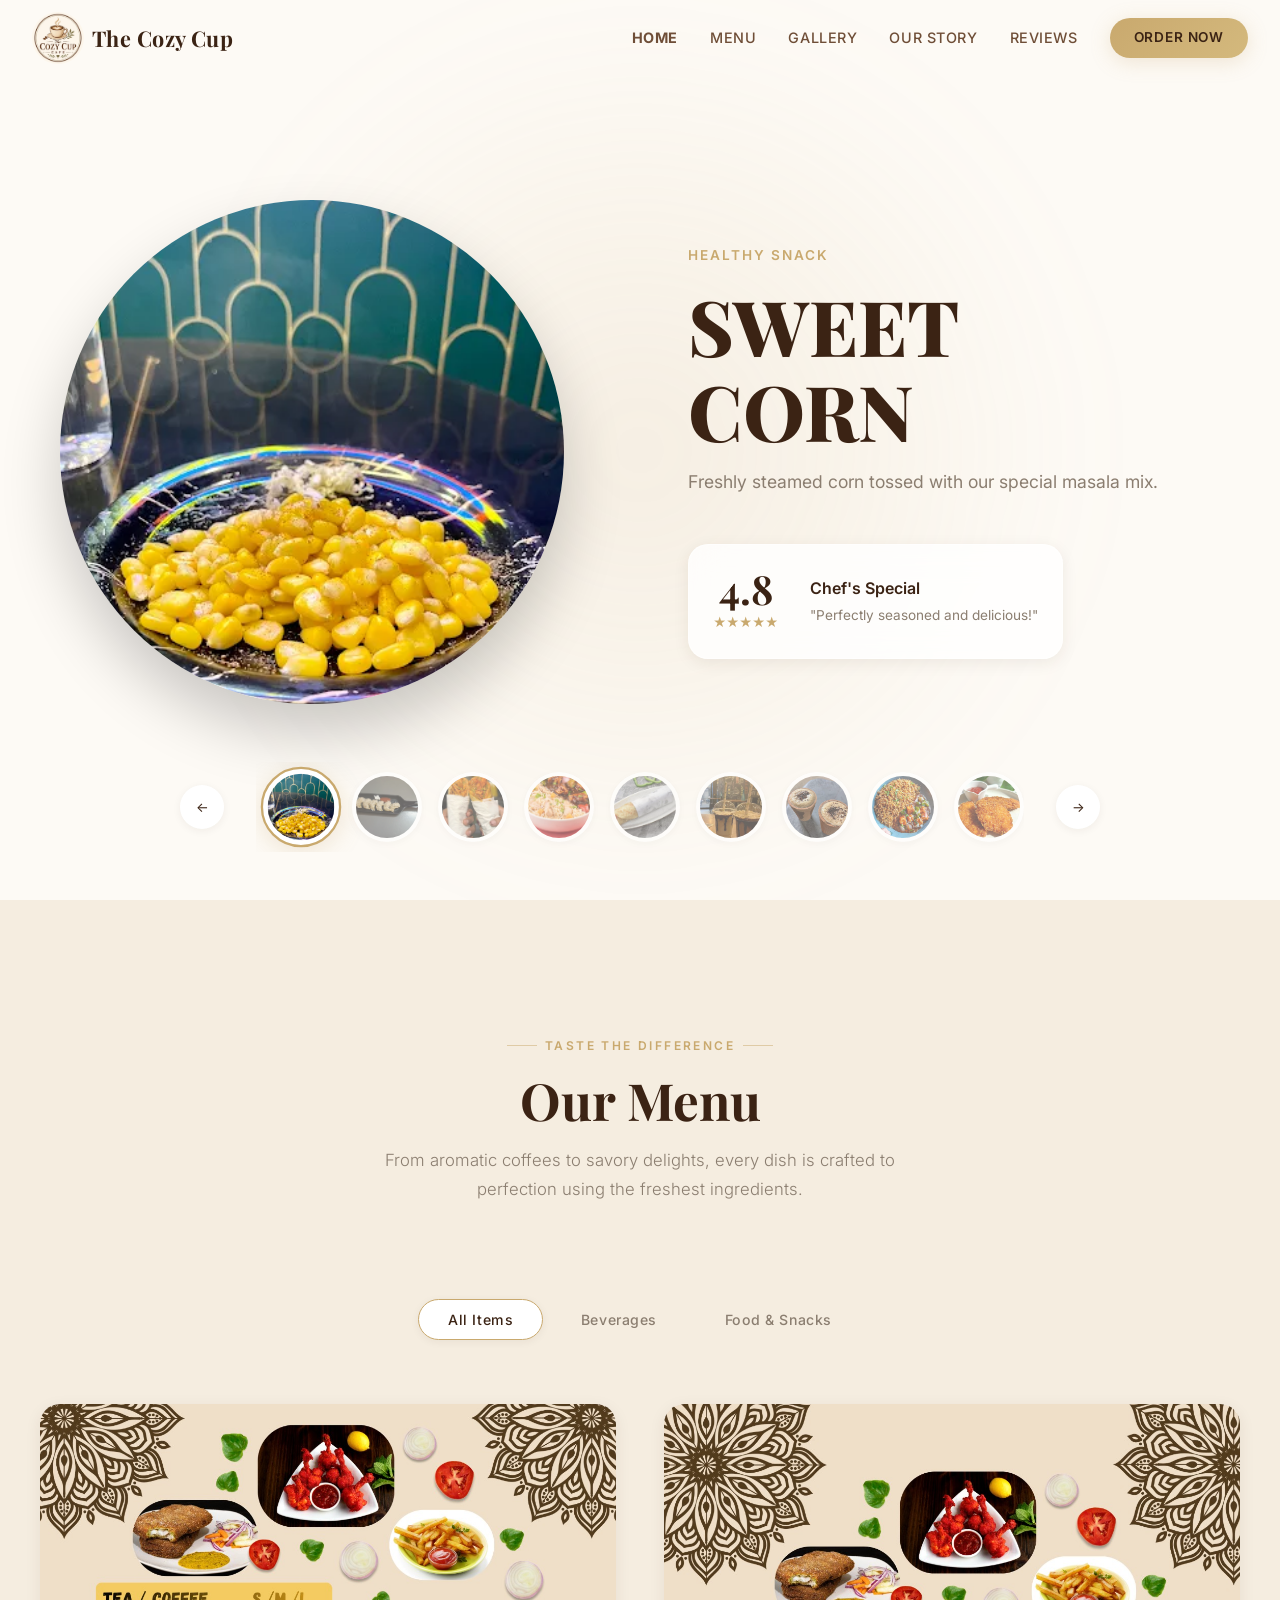
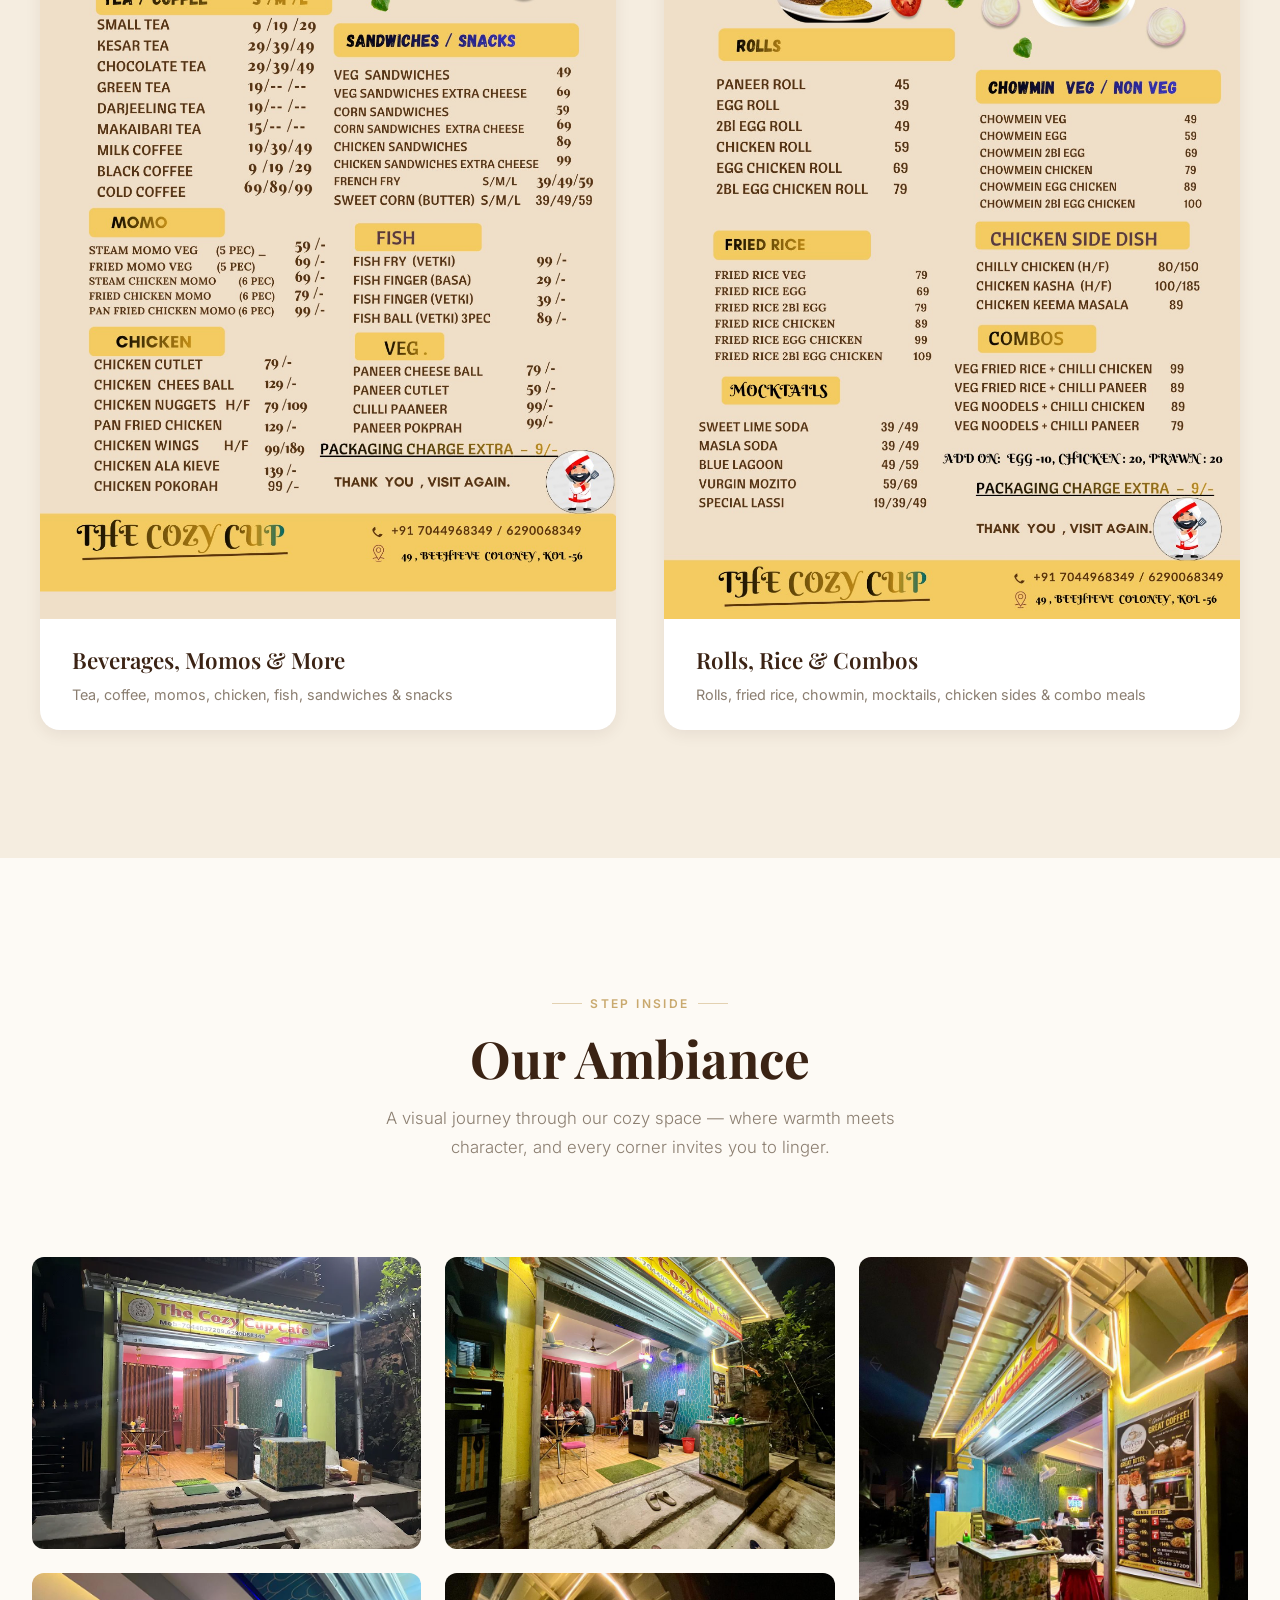
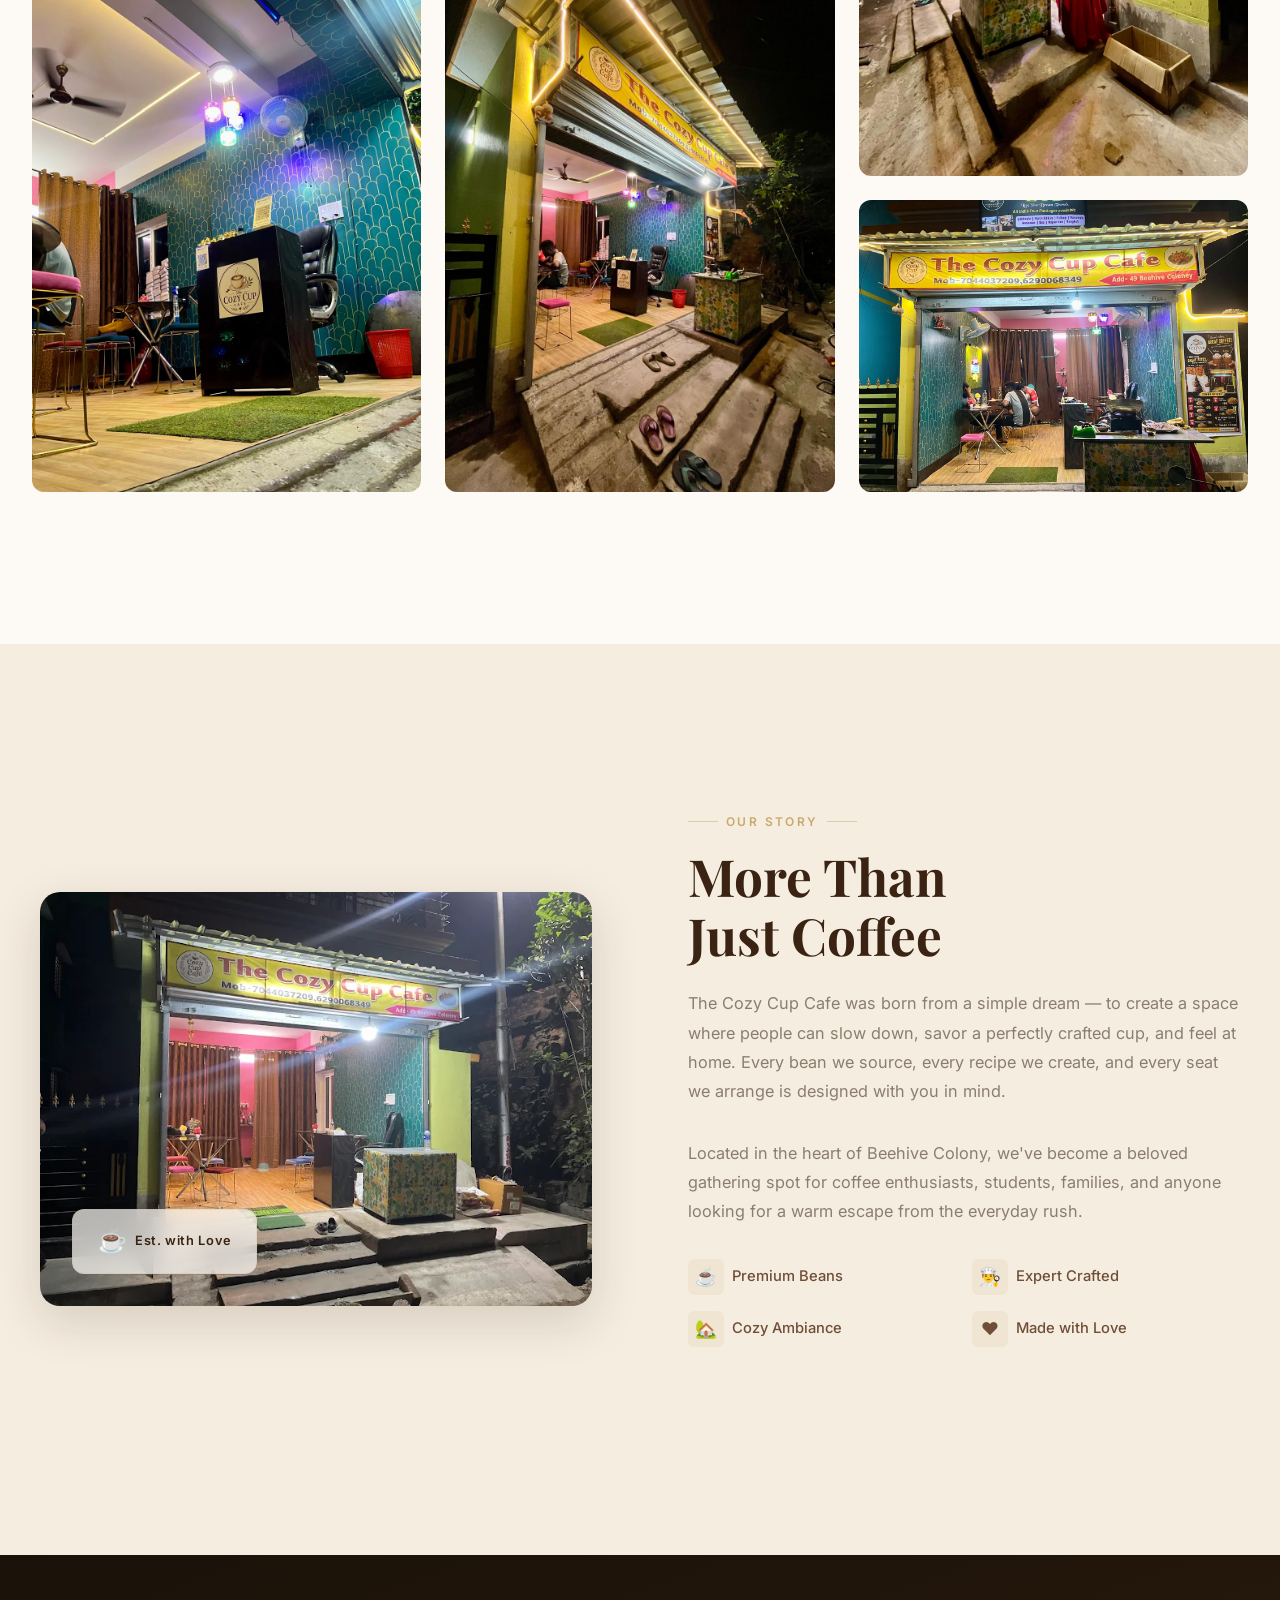
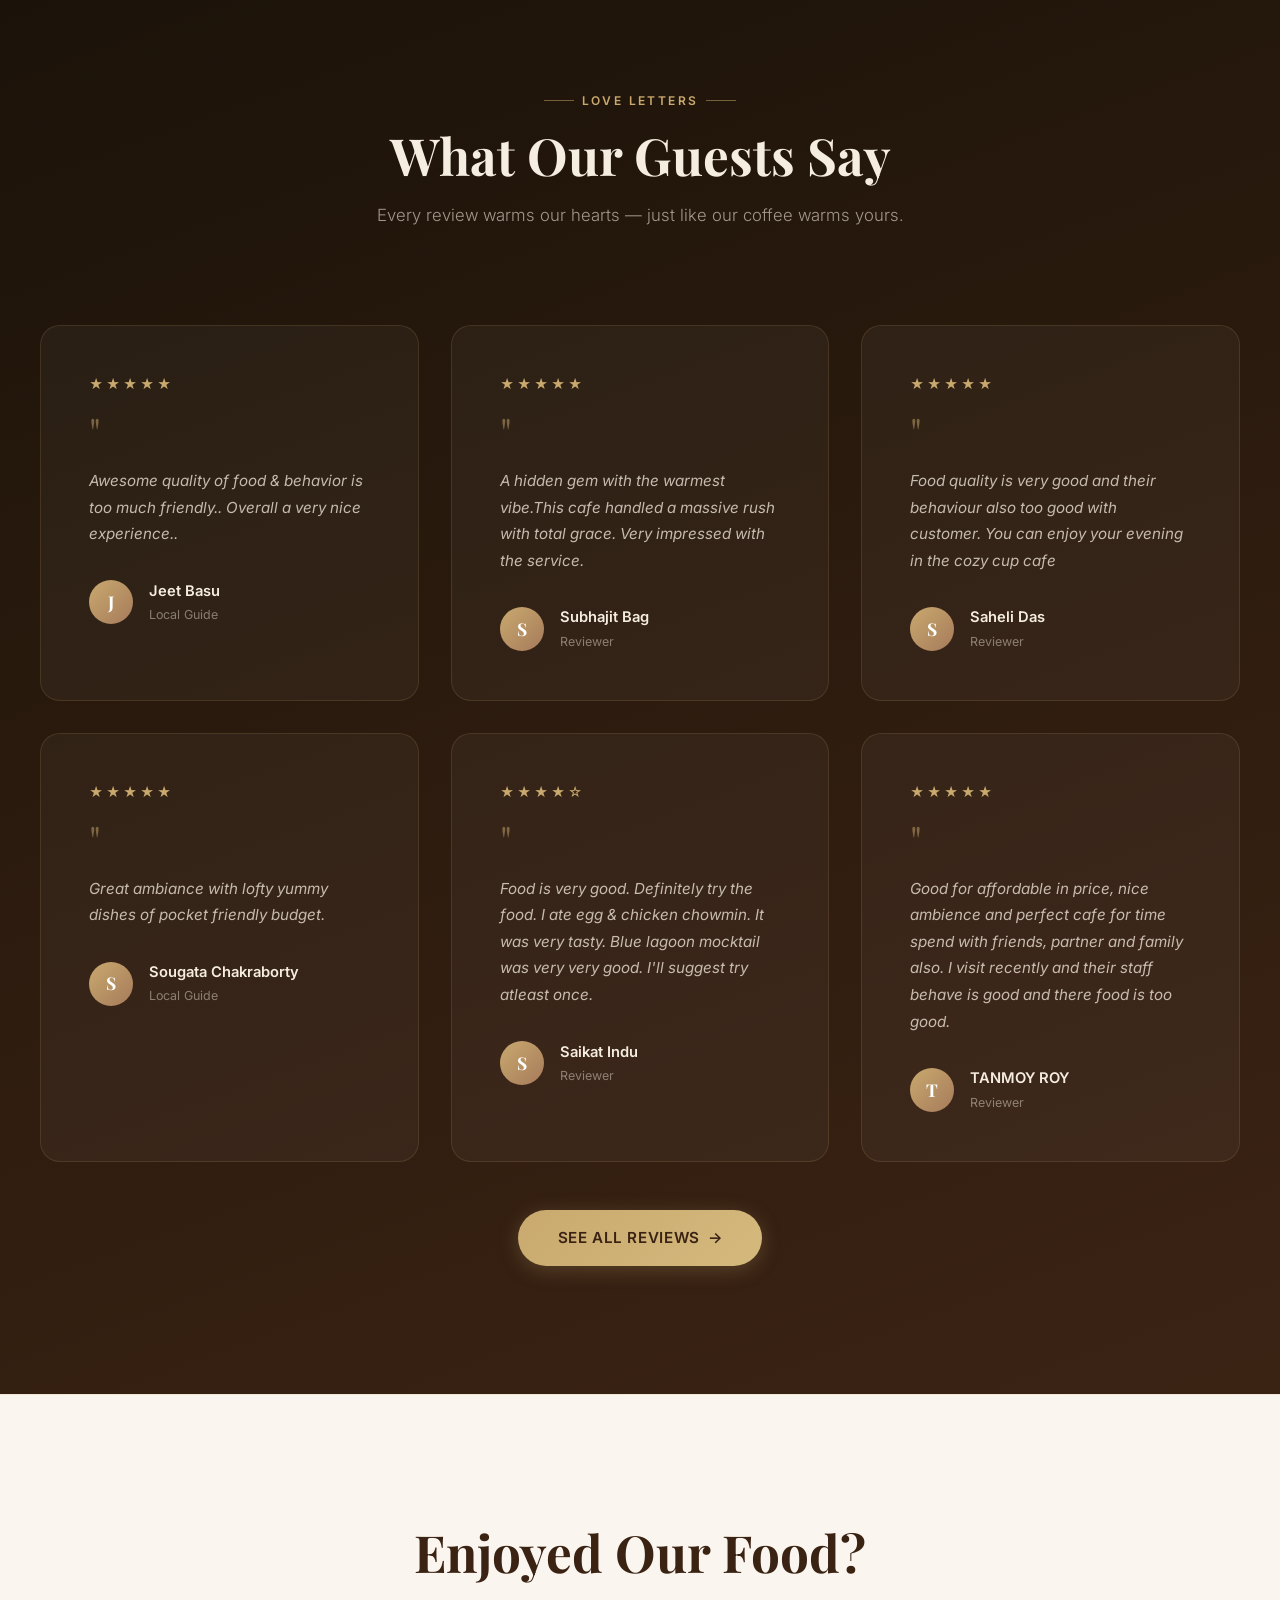
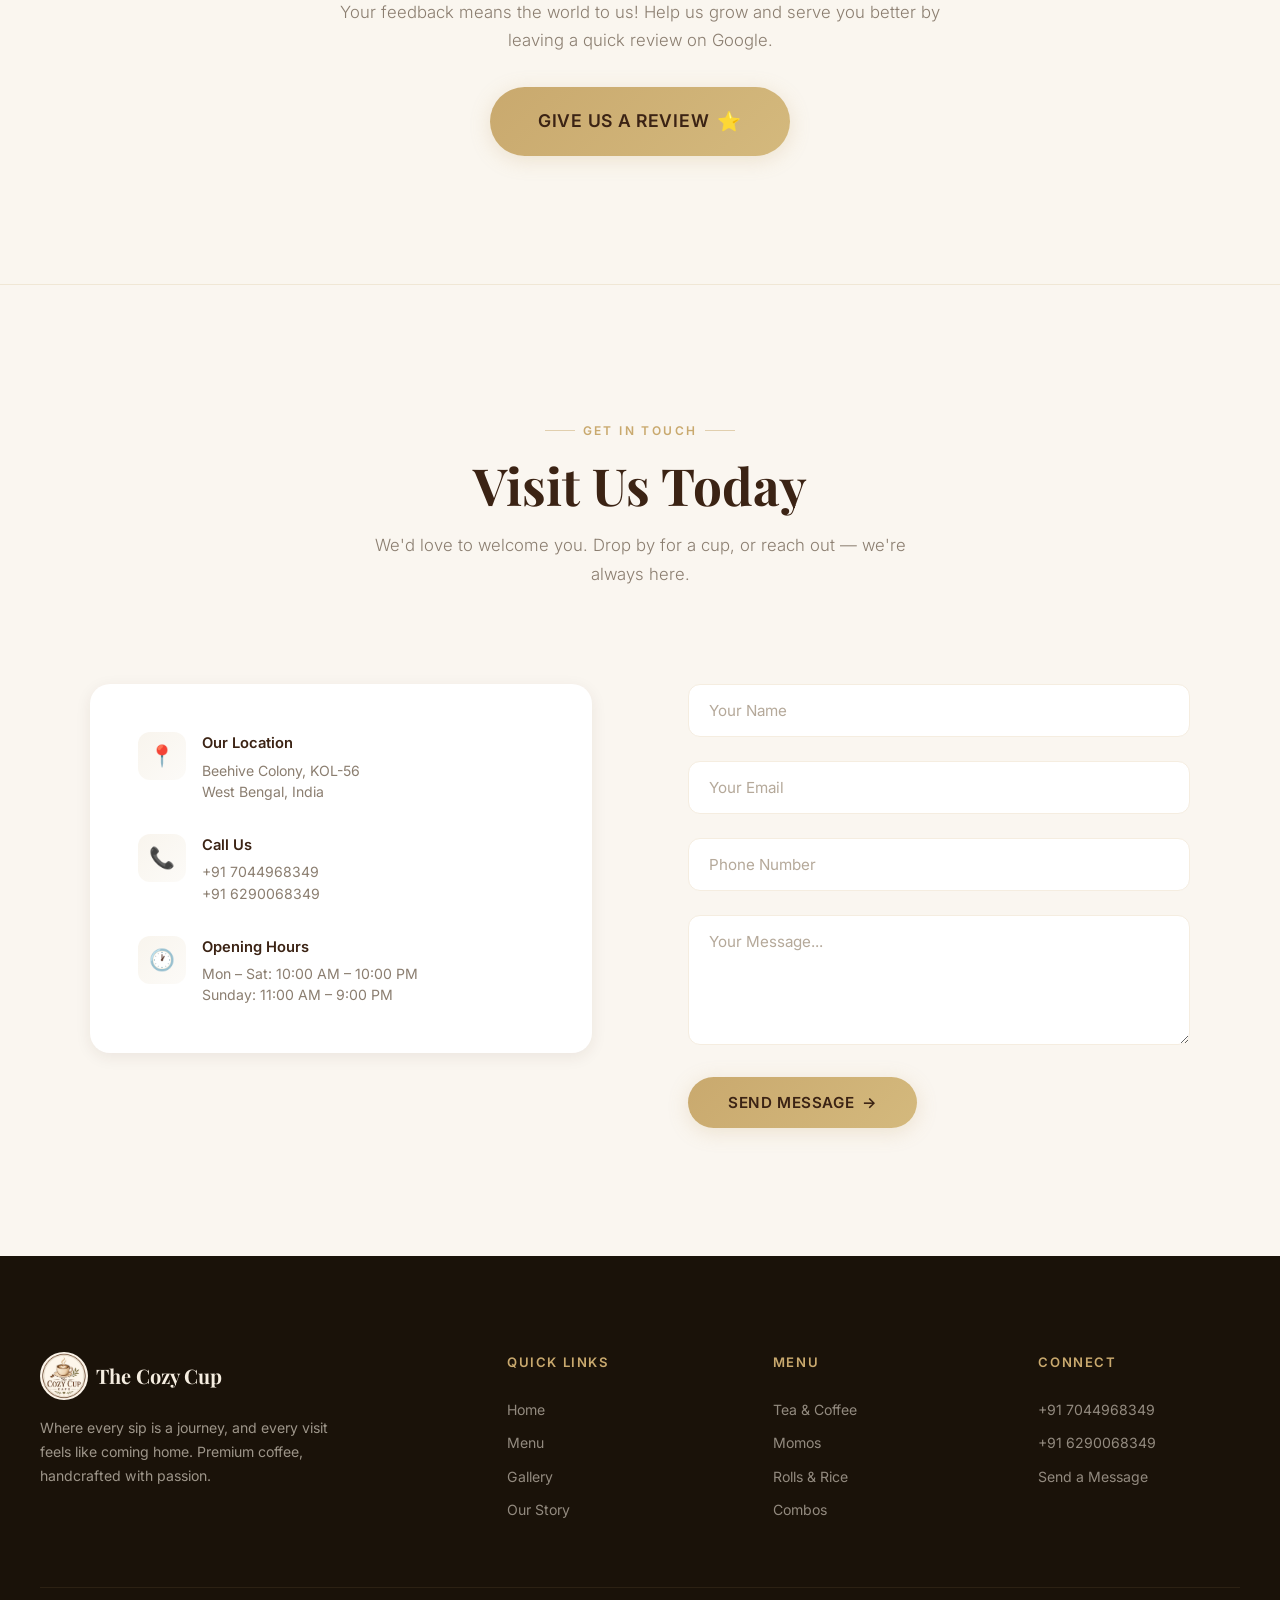
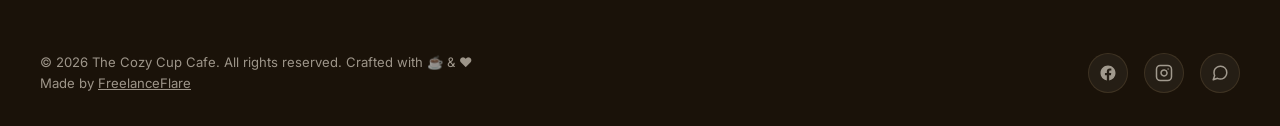
==== commit af117f00: "updated by sayan" ====
--- a/index.html
+++ b/index.html
@@ -99,37 +99,49 @@
           <img src="images/food_2.webp" alt="Momos" />
         </div>
         <div class="thumbnail" data-index="2">
-          <img src="images/food_3.jpeg" alt="Cold Coffee" />
+          <img src="images/food_5.jpeg" alt="Keema Egg Roll" />
         </div>
         <div class="thumbnail" data-index="3">
-          <img src="images/food_4.jpeg" alt="Sandwich & Fries" />
+          <img src="images/food_6.jpeg" alt="Rice Bowl" />
         </div>
         <div class="thumbnail" data-index="4">
-          <img src="images/food_5.jpeg" alt="Kathi Roll" />
+          <img src="images/food_7.jpeg" alt="Wrap" />
         </div>
         <div class="thumbnail" data-index="5">
-          <img src="images/food_6.jpeg" alt="Rice Bowl" />
+          <img src="images/food_8.jpeg" alt="Frappe" />
         </div>
         <div class="thumbnail" data-index="6">
-          <img src="images/food_7.jpeg" alt="Wrap" />
+          <img src="images/food_9.jpeg" alt="Kulhad Coffee" />
         </div>
         <div class="thumbnail" data-index="7">
-          <img src="images/food_8.jpeg" alt="Frappe" />
+          <img src="images/food_10.jpeg" alt="Paneer Bowl" />
         </div>
         <div class="thumbnail" data-index="8">
-          <img src="images/food_9.jpeg" alt="Kulhad Coffee" />
+          <img src="images/food_11.jpeg" alt="Crispy Chicken" />
         </div>
         <div class="thumbnail" data-index="9">
-          <img src="images/food_10.jpeg" alt="Paneer Bowl" />
+          <img src="images/food_12.jpeg" alt="Mixed Rice" />
         </div>
         <div class="thumbnail" data-index="10">
-          <img src="images/food_11.jpeg" alt="Chicken Tenders" />
+          <img src="images/food_13.jpeg" alt="Chef's Special Lassi" />
         </div>
         <div class="thumbnail" data-index="11">
-          <img src="images/food_12.jpeg" alt="Mixed Rice" />
+          <img src="images/Chef's Special Chilli Chicken.jpeg" alt="Chef's Special Chilli Chicken" />
         </div>
         <div class="thumbnail" data-index="12">
-          <img src="images/food_13.jpeg" alt="Classic Shake" />
+          <img src="images/Chicken Corn Chees  Sandwich.jpeg" alt="Chicken Corn Cheese Sandwich" />
+        </div>
+        <div class="thumbnail" data-index="13">
+          <img src="images/Chilli Chicken + Fried Rice Combo.jpeg" alt="Chilli Chicken & Fried Rice Combo" />
+        </div>
+        <div class="thumbnail" data-index="14">
+          <img src="images/Darjeeling Special Leaf Tea.jpeg" alt="Darjeeling Special Leaf Tea" />
+        </div>
+        <div class="thumbnail" data-index="15">
+          <img src="images/Egg Chicken Noodles.jpeg" alt="Egg Chicken Noodles" />
+        </div>
+        <div class="thumbnail" data-index="16">
+          <img src="images/Veg Corn Soup.jpeg" alt="Veg Corn Soup" />
         </div>
       </div>
       <button class="nav-arrow" id="nextSlide" aria-label="Next Slide">→</button>
@@ -204,37 +216,37 @@
       </div>
 
       <div class="gallery-item">
-        <img src="images/shop_2.webp" alt="Warm cafe interior with ambient lighting" loading="lazy" />
+        <img src="images/ambiance.jpeg" alt="Aesthetic Corner" loading="lazy" />
         <div class="gallery-item-overlay">
-          <span class="gallery-item-caption">Cozy Interior Vibes</span>
+          <span class="gallery-item-caption">Aesthetic Corner</span>
         </div>
       </div>
 
       <div class="gallery-item">
-        <img src="images/shop_3.webp" alt="Our beautiful ambiance" loading="lazy" />
+        <img src="images/ambiance1.jpeg" alt="Cozy Seating" loading="lazy" />
         <div class="gallery-item-overlay">
-          <span class="gallery-item-caption">Inviting Atmosphere</span>
+          <span class="gallery-item-caption">Cozy Seating</span>
         </div>
       </div>
 
       <div class="gallery-item">
-        <img src="images/menu_2.jpeg" alt="Delicious cafe items" loading="lazy" />
+        <img src="images/ambiance2.jpeg" alt="Warm Lighting" loading="lazy" />
         <div class="gallery-item-overlay">
-          <span class="gallery-item-caption">Freshly Baked Delights</span>
+          <span class="gallery-item-caption">Warm Lighting</span>
         </div>
       </div>
 
       <div class="gallery-item">
-        <img src="images/food_1.webp" alt="Premium food items" loading="lazy" />
+        <img src="images/ambiance3.jpeg" alt="Rustic Charm" loading="lazy" />
         <div class="gallery-item-overlay">
-          <span class="gallery-item-caption">Premium Taste</span>
+          <span class="gallery-item-caption">Rustic Charm</span>
         </div>
       </div>
 
       <div class="gallery-item">
-        <img src="images/food_2.webp" alt="Signature dish" loading="lazy" />
+        <img src="images/ambiance4.jpeg" alt="Vibrant Atmosphere" loading="lazy" />
         <div class="gallery-item-overlay">
-          <span class="gallery-item-caption">Our Signature Dish</span>
+          <span class="gallery-item-caption">Vibrant Atmosphere</span>
         </div>
       </div>
     </div>
@@ -641,33 +653,15 @@
         image: "images/food_2.webp",
         bgColor: "rgba(166, 123, 91, 0.15)"
       },
-      {
-        title: "CHOCO<br />FRAPPE",
-        subtitle: "Rich cold coffee blended with chocolate syrup and cream.",
-        tagline: "Summer Special",
+
+
+      {
+        title: "KEEMA<br />EGG ROLL",
+        subtitle: "Savory minced keema and egg wrapped in a warm flatbread.",
+        tagline: "Street Classic",
         rating: "4.9",
-        chef: "Barista Choice",
-        review: "\"The ultimate chocolate lover's dream.\"",
-        image: "images/food_3.jpeg",
-        bgColor: "rgba(62, 39, 35, 0.15)"
-      },
-      {
-        title: "GRILLED<br />SANDWICH",
-        subtitle: "Crispy grilled sandwich loaded with filling, served with hot fries.",
-        tagline: "Perfect Bite",
-        rating: "4.7",
-        chef: "Classic Snacks",
-        review: "\"A comforting and fulfilling meal.\"",
-        image: "images/food_4.jpeg",
-        bgColor: "rgba(201, 169, 110, 0.15)"
-      },
-      {
-        title: "SPICY<br />WRAP",
-        subtitle: "Flavorful fillings wrapped in a soft, fresh flatbread.",
-        tagline: "On the Go",
-        rating: "4.8",
-        chef: "Street Style",
-        review: "\"Packed with authentic spices.\"",
+        chef: "Signature Roll",
+        review: "\"The ultimate street food experience.\"",
         image: "images/food_5.jpeg",
         bgColor: "rgba(166, 123, 91, 0.15)"
       },
@@ -722,8 +716,8 @@
         bgColor: "rgba(201, 169, 110, 0.15)"
       },
       {
-        title: "CRISPY<br />TENDERS",
-        subtitle: "Golden, crunchy chicken tenders served with a tangy dip.",
+        title: "CRISPY<br />CHICKEN",
+        subtitle: "Golden, crunchy chicken served with a tangy dip.",
         tagline: "Crunchy Delight",
         rating: "4.8",
         chef: "Appetizer Star",
@@ -742,14 +736,74 @@
         bgColor: "rgba(62, 39, 35, 0.15)"
       },
       {
-        title: "CLASSIC<br />SHAKE",
-        subtitle: "A smooth and creamy milkshake to sweeten your day.",
+        title: "CHEF'S SPECIAL<br />LASSI",
+        subtitle: "A smooth and creamy traditional lassi to sweeten your day.",
         tagline: "Sweet Treat",
         rating: "4.9",
         chef: "Dessert Drink",
         review: "\"The perfect end to a great meal.\"",
         image: "images/food_13.jpeg",
         bgColor: "rgba(201, 169, 110, 0.15)"
+      },
+      {
+        title: "CHEF'S SPECIAL<br />CHILLI CHICKEN",
+        subtitle: "Our Chef's Special spicy and juicy Chilli Chicken.",
+        tagline: "Chef's Special",
+        rating: "4.9",
+        chef: "Spicy Delight",
+        review: "\"Absolutely mouth-watering!\"",
+        image: "images/Chef's Special Chilli Chicken.jpeg",
+        bgColor: "rgba(166, 123, 91, 0.15)"
+      },
+      {
+        title: "CHICKEN CORN<br />CHEESE SANDWICH",
+        subtitle: "A cheesy delight loaded with chicken and sweet corn.",
+        tagline: "Cheesy Bite",
+        rating: "4.8",
+        chef: "Comfort Food",
+        review: "\"So cheesy and filling!\"",
+        image: "images/Chicken Corn Chees  Sandwich.jpeg",
+        bgColor: "rgba(201, 169, 110, 0.15)"
+      },
+      {
+        title: "CHILLI CHICKEN<br />& FRIED RICE",
+        subtitle: "The perfect combo of wok-tossed rice and spicy chicken.",
+        tagline: "Perfect Combo",
+        rating: "5.0",
+        chef: "Full Meal",
+        review: "\"The best combo ever!\"",
+        image: "images/Chilli Chicken + Fried Rice Combo.jpeg",
+        bgColor: "rgba(62, 39, 35, 0.15)"
+      },
+      {
+        title: "DARJEELING<br />LEAF TEA",
+        subtitle: "Authentic Darjeeling leaf tea for a refreshing morning.",
+        tagline: "Special Tea",
+        rating: "4.9",
+        chef: "Fresh Brew",
+        review: "\"Soothing and aromatic.\"",
+        image: "images/Darjeeling Special Leaf Tea.jpeg",
+        bgColor: "rgba(166, 123, 91, 0.15)"
+      },
+      {
+        title: "EGG CHICKEN<br />NOODLES",
+        subtitle: "Delicious noodles tossed with egg, chicken, and veggies.",
+        tagline: "Classic Noodles",
+        rating: "4.8",
+        chef: "Street Style",
+        review: "\"Tastes just like home!\"",
+        image: "images/Egg Chicken Noodles.jpeg",
+        bgColor: "rgba(201, 169, 110, 0.15)"
+      },
+      {
+        title: "VEG CORN<br />SOUP",
+        subtitle: "Warm and healthy vegetable corn soup.",
+        tagline: "Healthy Start",
+        rating: "4.7",
+        chef: "Warm Soup",
+        review: "\"Perfect for a chilly evening.\"",
+        image: "images/Veg Corn Soup.jpeg",
+        bgColor: "rgba(62, 39, 35, 0.15)"
       }
     ];
 
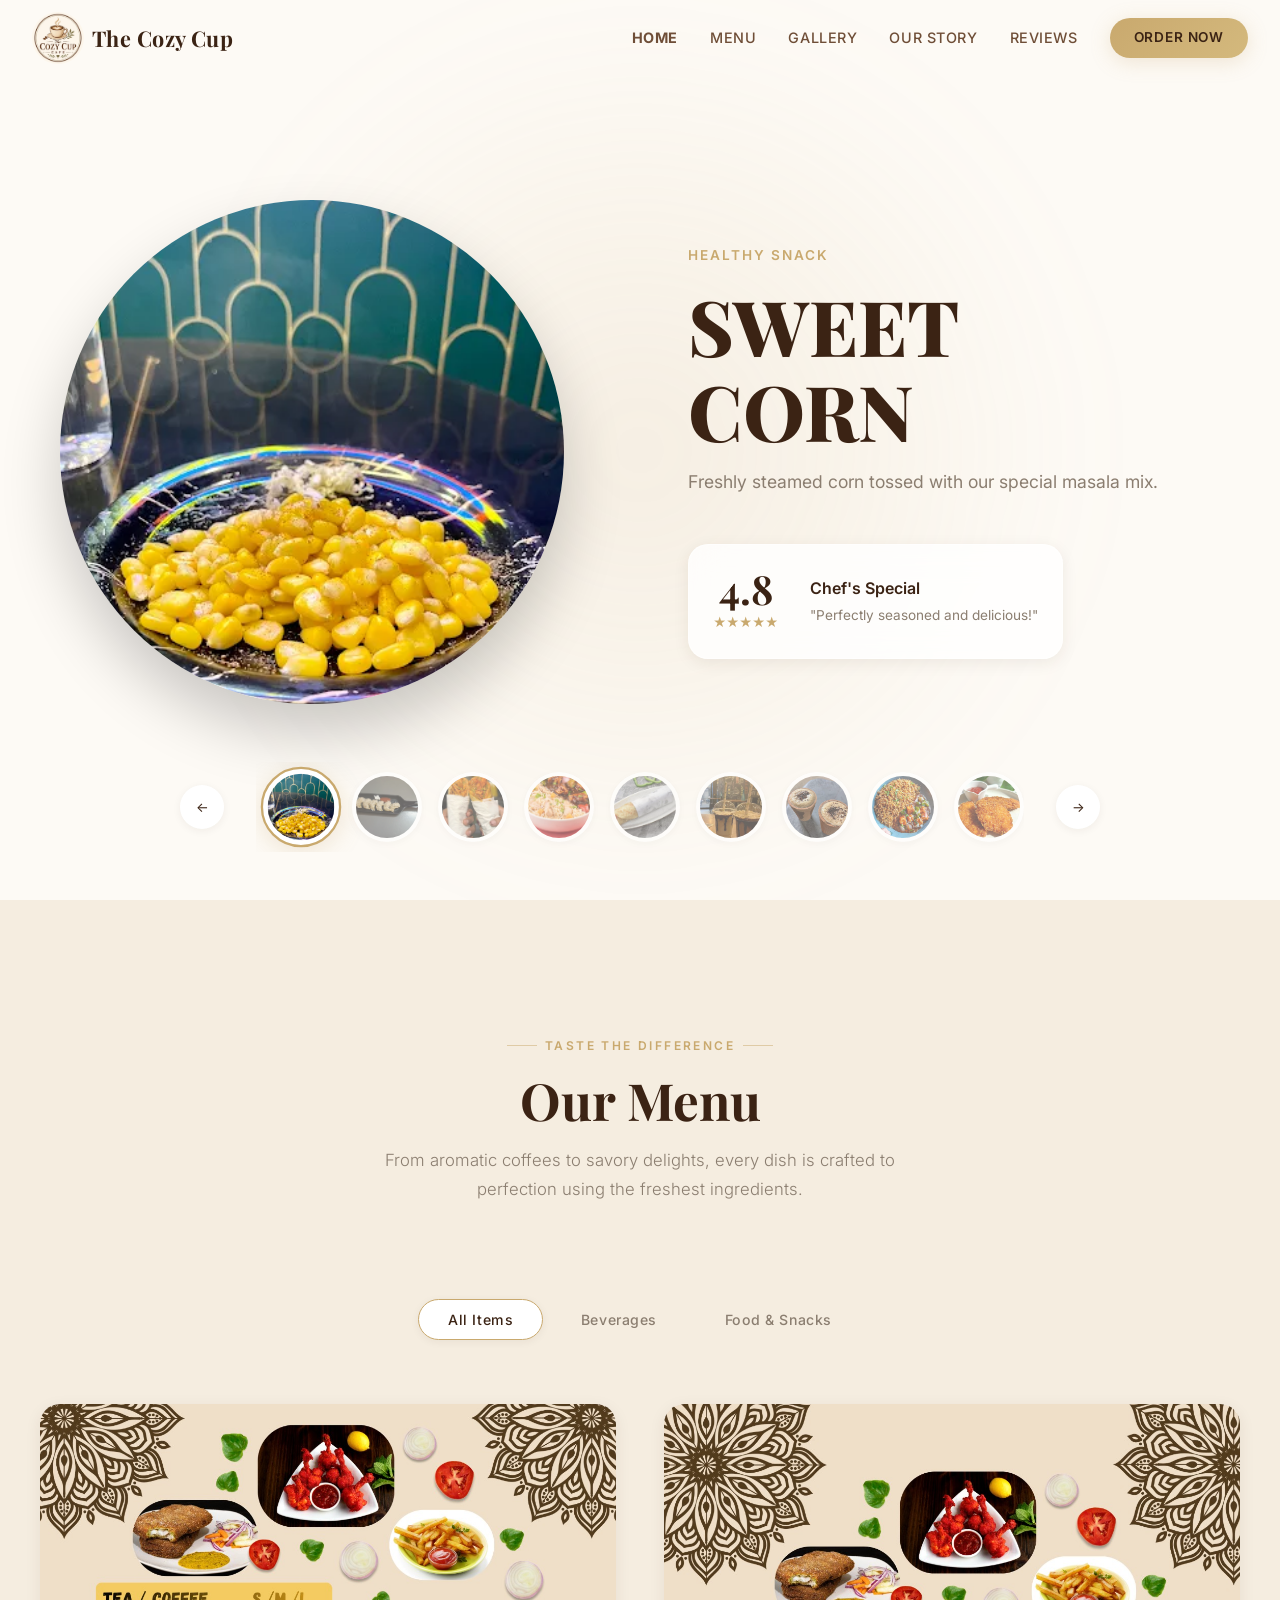
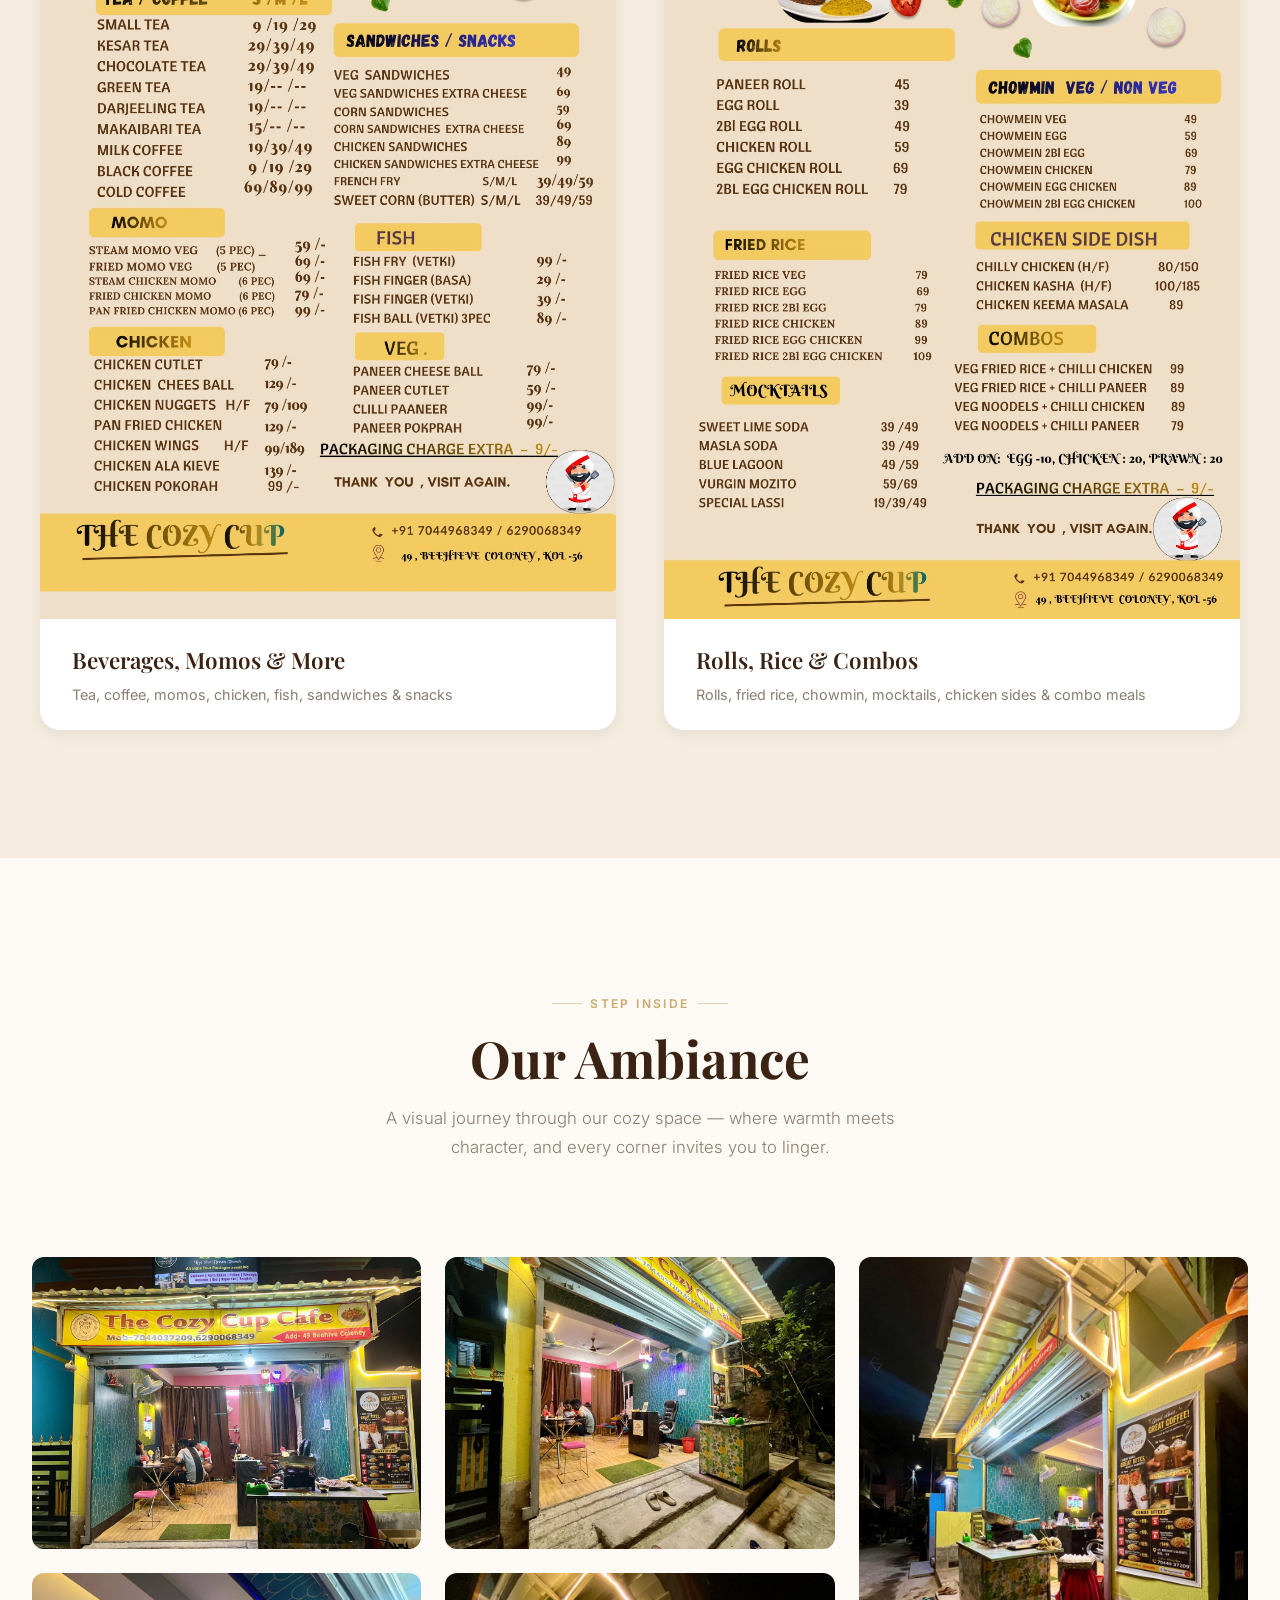
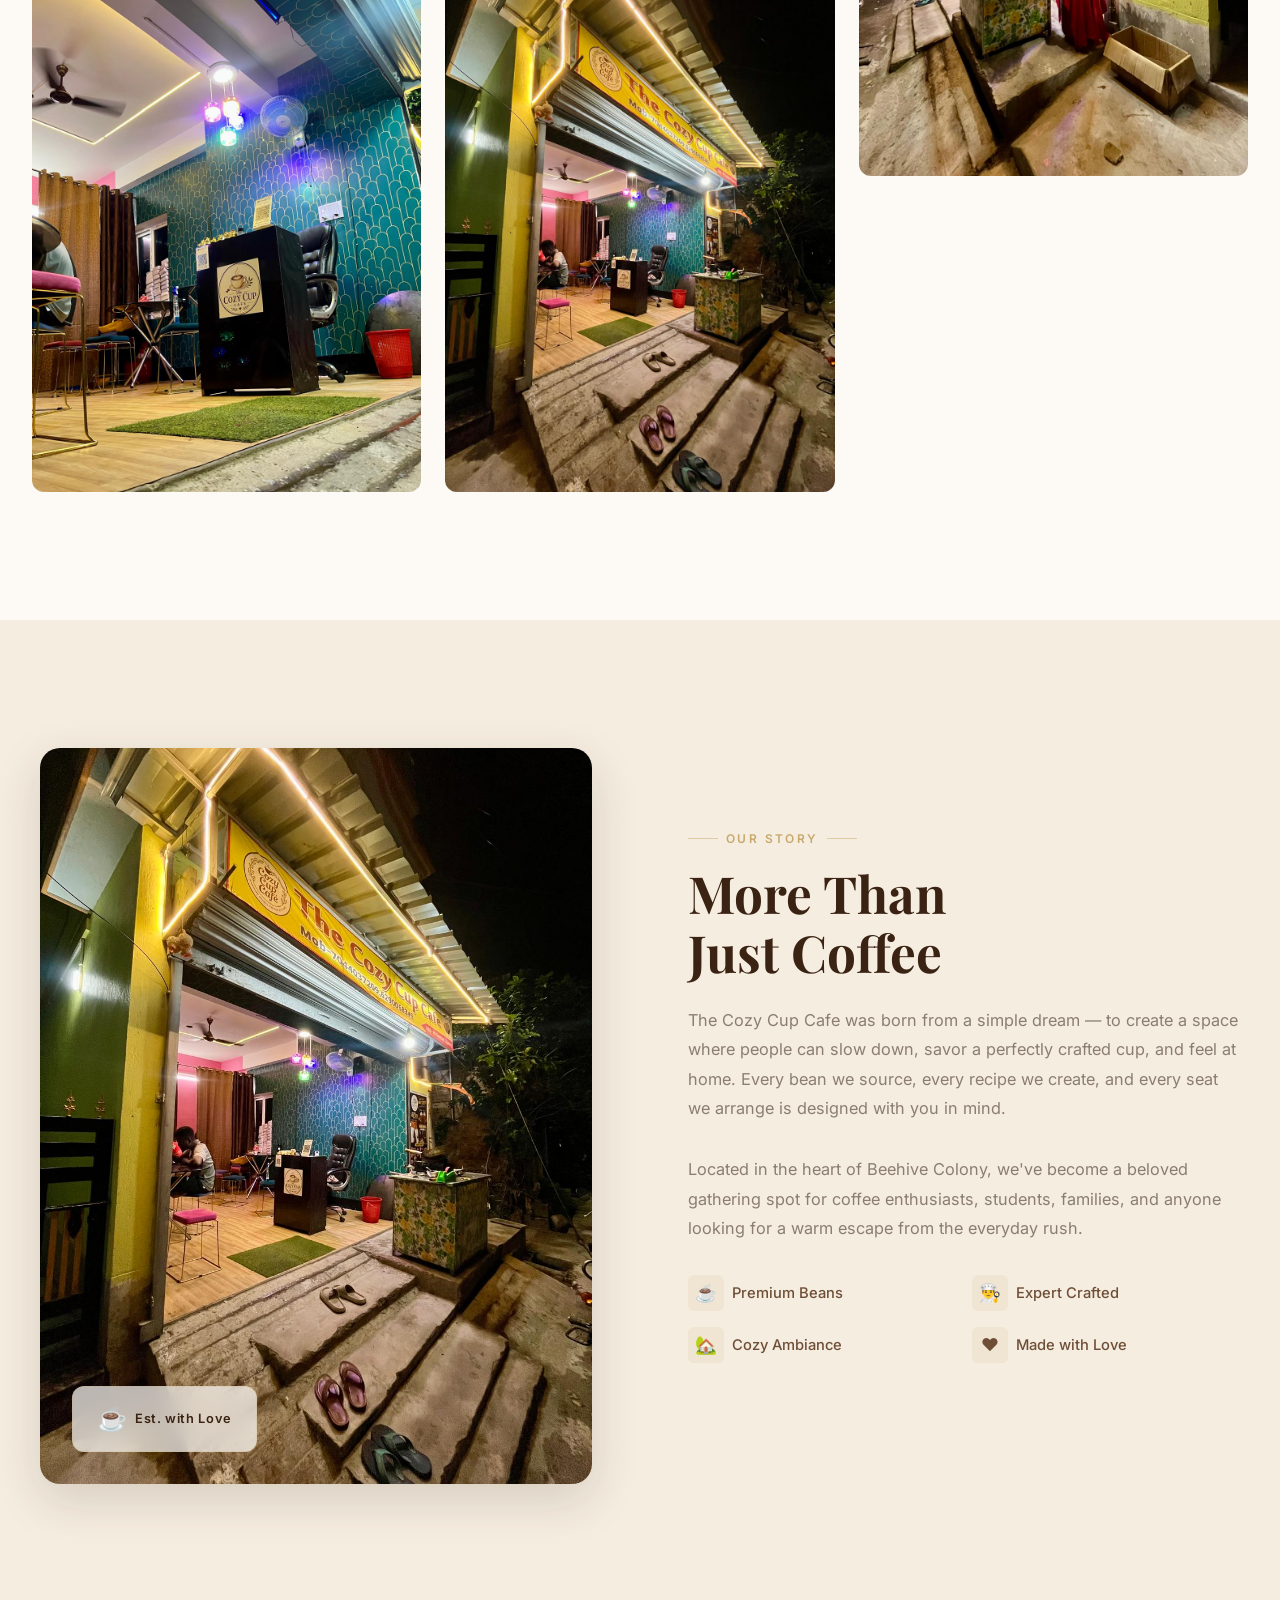
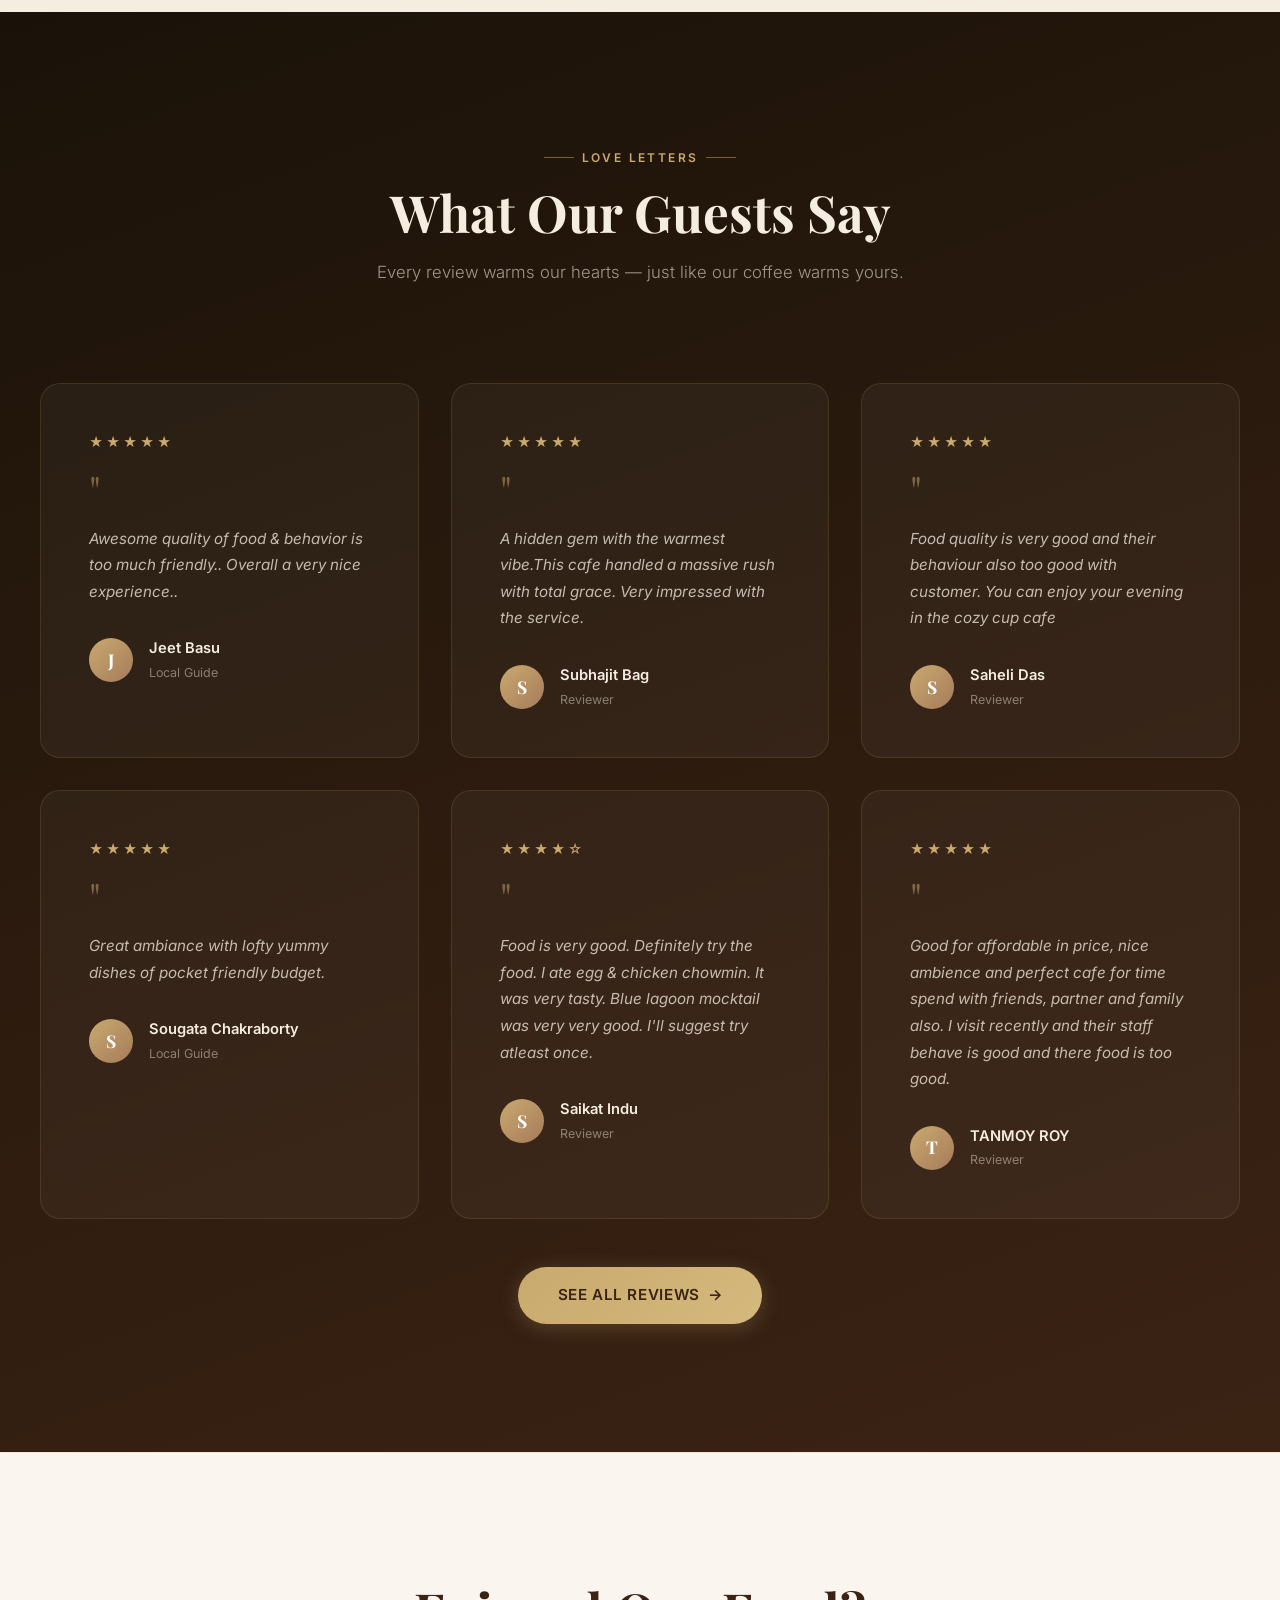
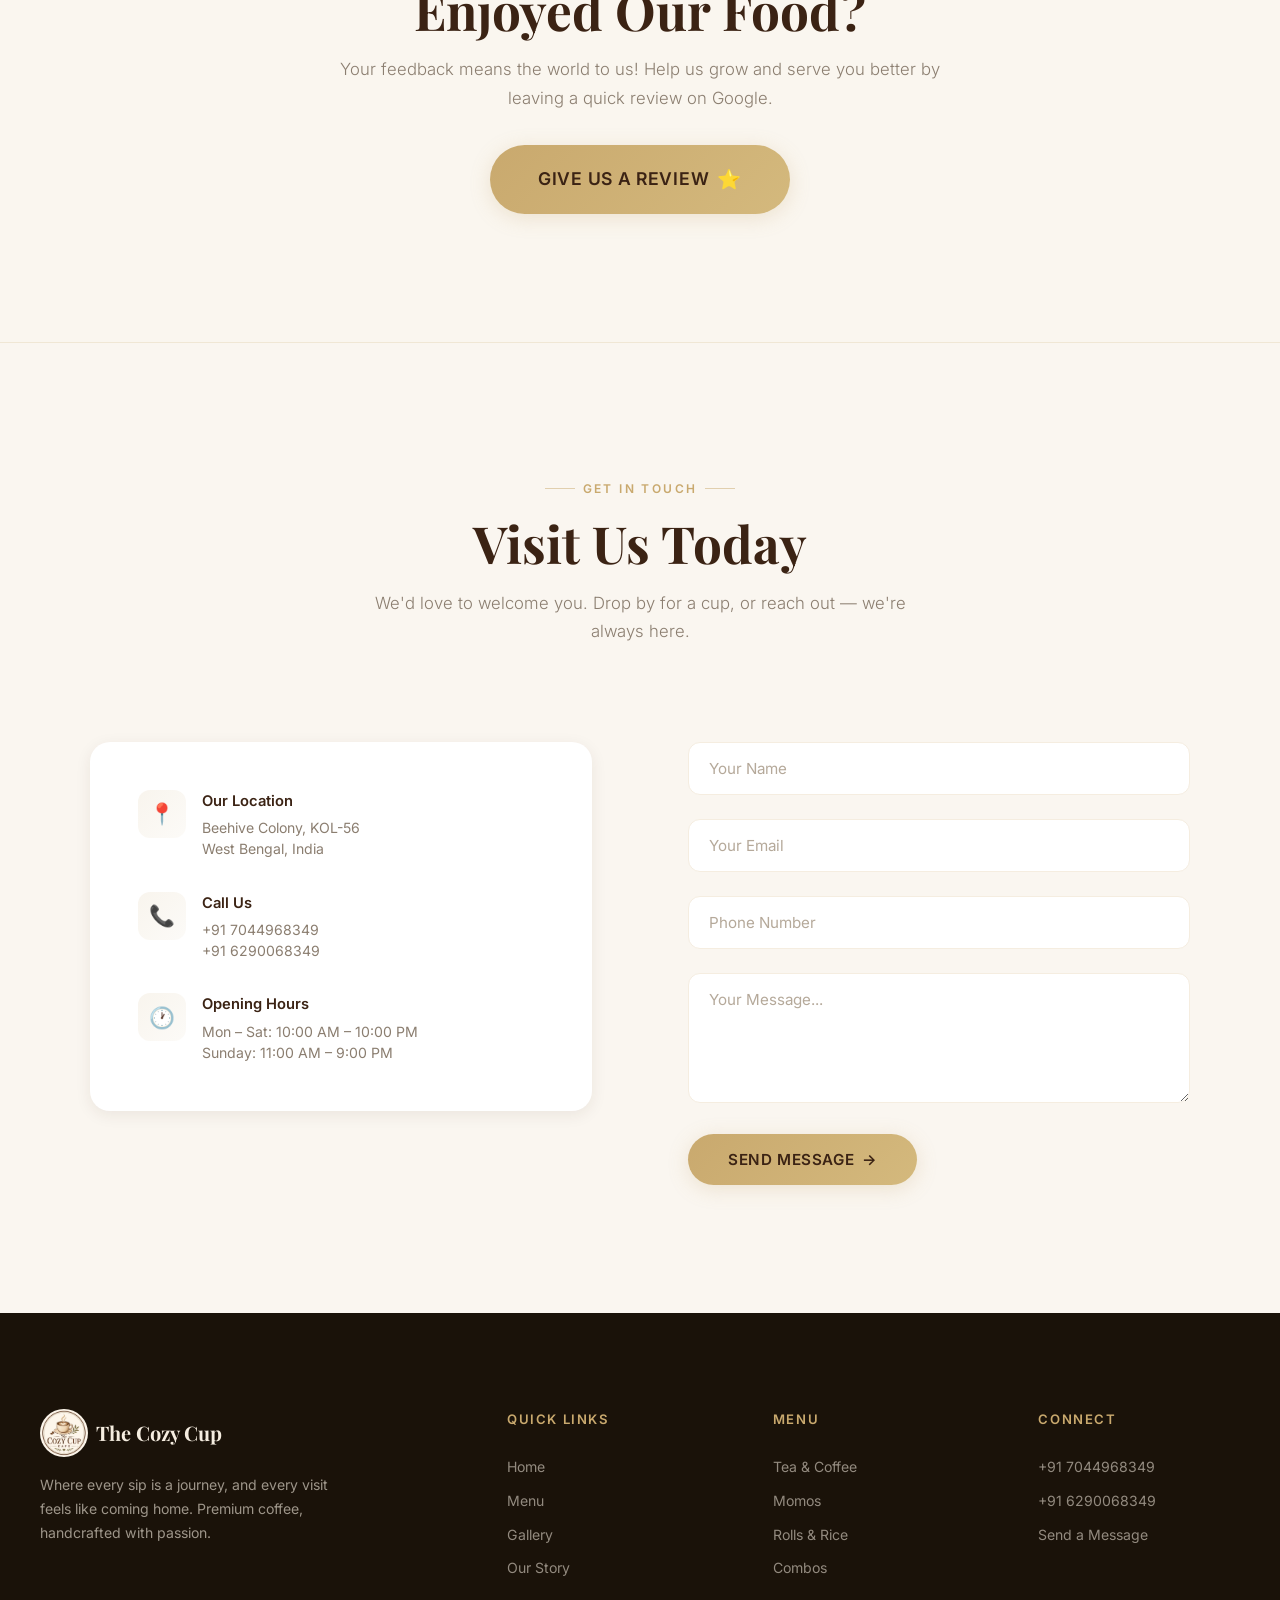
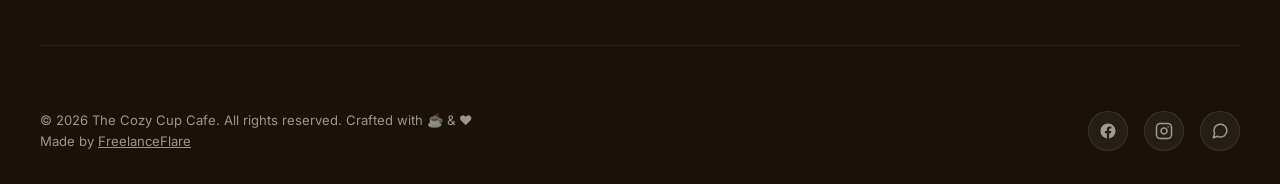
==== commit 5773c494: "updated by sayan" ====
--- a/index.html
+++ b/index.html
@@ -102,7 +102,7 @@
           <img src="images/food_5.jpeg" alt="Keema Egg Roll" />
         </div>
         <div class="thumbnail" data-index="3">
-          <img src="images/food_6.jpeg" alt="Rice Bowl" />
+          <img src="images/food_6.jpeg" alt="Egg Chicken Fried Rice" />
         </div>
         <div class="thumbnail" data-index="4">
           <img src="images/food_7.jpeg" alt="Wrap" />
@@ -114,7 +114,7 @@
           <img src="images/food_9.jpeg" alt="Kulhad Coffee" />
         </div>
         <div class="thumbnail" data-index="7">
-          <img src="images/food_10.jpeg" alt="Paneer Bowl" />
+          <img src="images/food_10.jpeg" alt="Fried Rice & Chilli Chicken" />
         </div>
         <div class="thumbnail" data-index="8">
           <img src="images/food_11.jpeg" alt="Crispy Chicken" />
@@ -209,7 +209,7 @@
 
     <div class="gallery-grid reveal" id="galleryGrid">
       <div class="gallery-item">
-        <img src="images/shop.webp" alt="The Cozy Cup Cafe storefront at night" loading="lazy" />
+        <img src="images/ambiance4.jpeg" alt="The Cozy Cup Cafe storefront at night" loading="lazy" />
         <div class="gallery-item-overlay">
           <span class="gallery-item-caption">Our Welcoming Storefront</span>
         </div>
@@ -243,12 +243,6 @@
         </div>
       </div>
 
-      <div class="gallery-item">
-        <img src="images/ambiance4.jpeg" alt="Vibrant Atmosphere" loading="lazy" />
-        <div class="gallery-item-overlay">
-          <span class="gallery-item-caption">Vibrant Atmosphere</span>
-        </div>
-      </div>
     </div>
   </section>
 
@@ -257,7 +251,7 @@
   <section class="section about-section" id="about">
     <div class="about-grid">
       <div class="about-image-wrap reveal">
-        <img src="images/shop.webp" alt="The Cozy Cup Cafe exterior view" loading="lazy" />
+        <img src="images/ambiance2.jpeg" alt="The Cozy Cup Cafe exterior view" loading="lazy" />
         <div class="about-image-badge">
           <span class="badge-icon">☕</span>
           <span class="badge-text">Est. with Love</span>
@@ -666,14 +660,15 @@
         bgColor: "rgba(166, 123, 91, 0.15)"
       },
       {
-        title: "FRIED<br />RICE",
-        subtitle: "Aromatic wok-tossed rice served with a delicious side.",
+        title: "EGG CHICKEN<br />FRIED RICE",
+        subtitle: "Aromatic wok-tossed egg and chicken fried rice.",
         tagline: "Hearty Meal",
         rating: "4.9",
         chef: "Chef's Special",
         review: "\"The flavors are absolutely incredible.\"",
         image: "images/food_6.jpeg",
-        bgColor: "rgba(62, 39, 35, 0.15)"
+        bgColor: "rgba(62, 39, 35, 0.15)",
+        containFit: true
       },
       {
         title: "KATHI<br />ROLL",
@@ -706,12 +701,12 @@
         bgColor: "rgba(62, 39, 35, 0.15)"
       },
       {
-        title: "RICE<br />BOWL",
-        subtitle: "Comforting fried rice paired with spicy paneer manchurian.",
-        tagline: "Comfort Food",
+        title: "FRIED RICE &<br />CHILLI CHICKEN",
+        subtitle: "Comforting fried rice paired with our signature spicy chilli chicken.",
+        tagline: "Perfect Combo",
         rating: "4.9",
-        chef: "Soul Food",
-        review: "\"The gravy is perfectly balanced.\"",
+        chef: "Combo Meal",
+        review: "\"The ultimate comfort combo.\"",
         image: "images/food_10.jpeg",
         bgColor: "rgba(201, 169, 110, 0.15)"
       },
@@ -793,7 +788,8 @@
         chef: "Street Style",
         review: "\"Tastes just like home!\"",
         image: "images/Egg Chicken Noodles.jpeg",
-        bgColor: "rgba(201, 169, 110, 0.15)"
+        bgColor: "rgba(201, 169, 110, 0.15)",
+        containFit: true
       },
       {
         title: "VEG CORN<br />SOUP",
@@ -846,6 +842,9 @@
         const newPlate = document.createElement('img');
         newPlate.src = slide.image;
         newPlate.className = 'hero-plate active';
+        if (slide.containFit) {
+          newPlate.classList.add('contain-fit');
+        }
         heroVisual.appendChild(newPlate);
 
         heroSection.classList.add('active-slide');
--- a/style.css
+++ b/style.css
@@ -385,6 +385,11 @@
   pointer-events: none;
 }
 
+.hero-plate.contain-fit {
+  object-fit: contain;
+  background-color: var(--off-white);
+}
+
 .hero-plate.active {
   opacity: 1;
   transform: translateX(0) rotate(0deg);
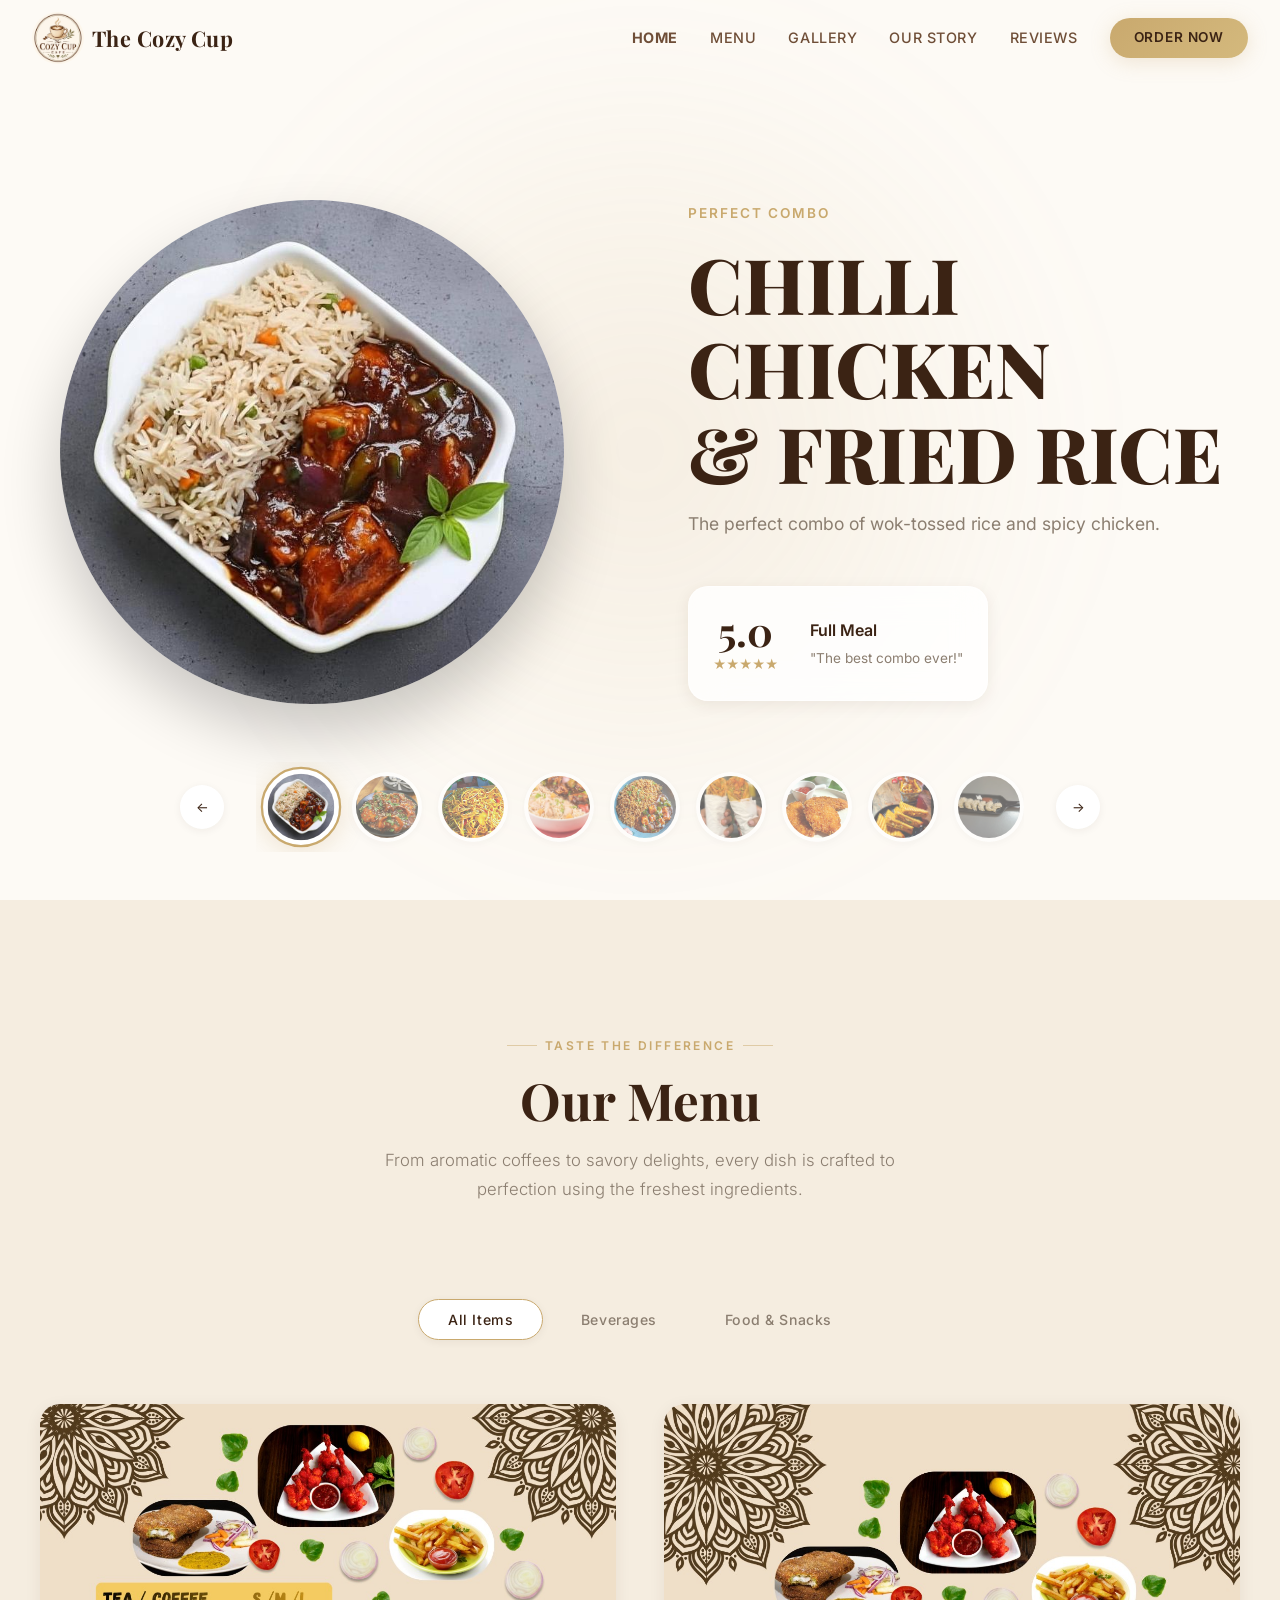
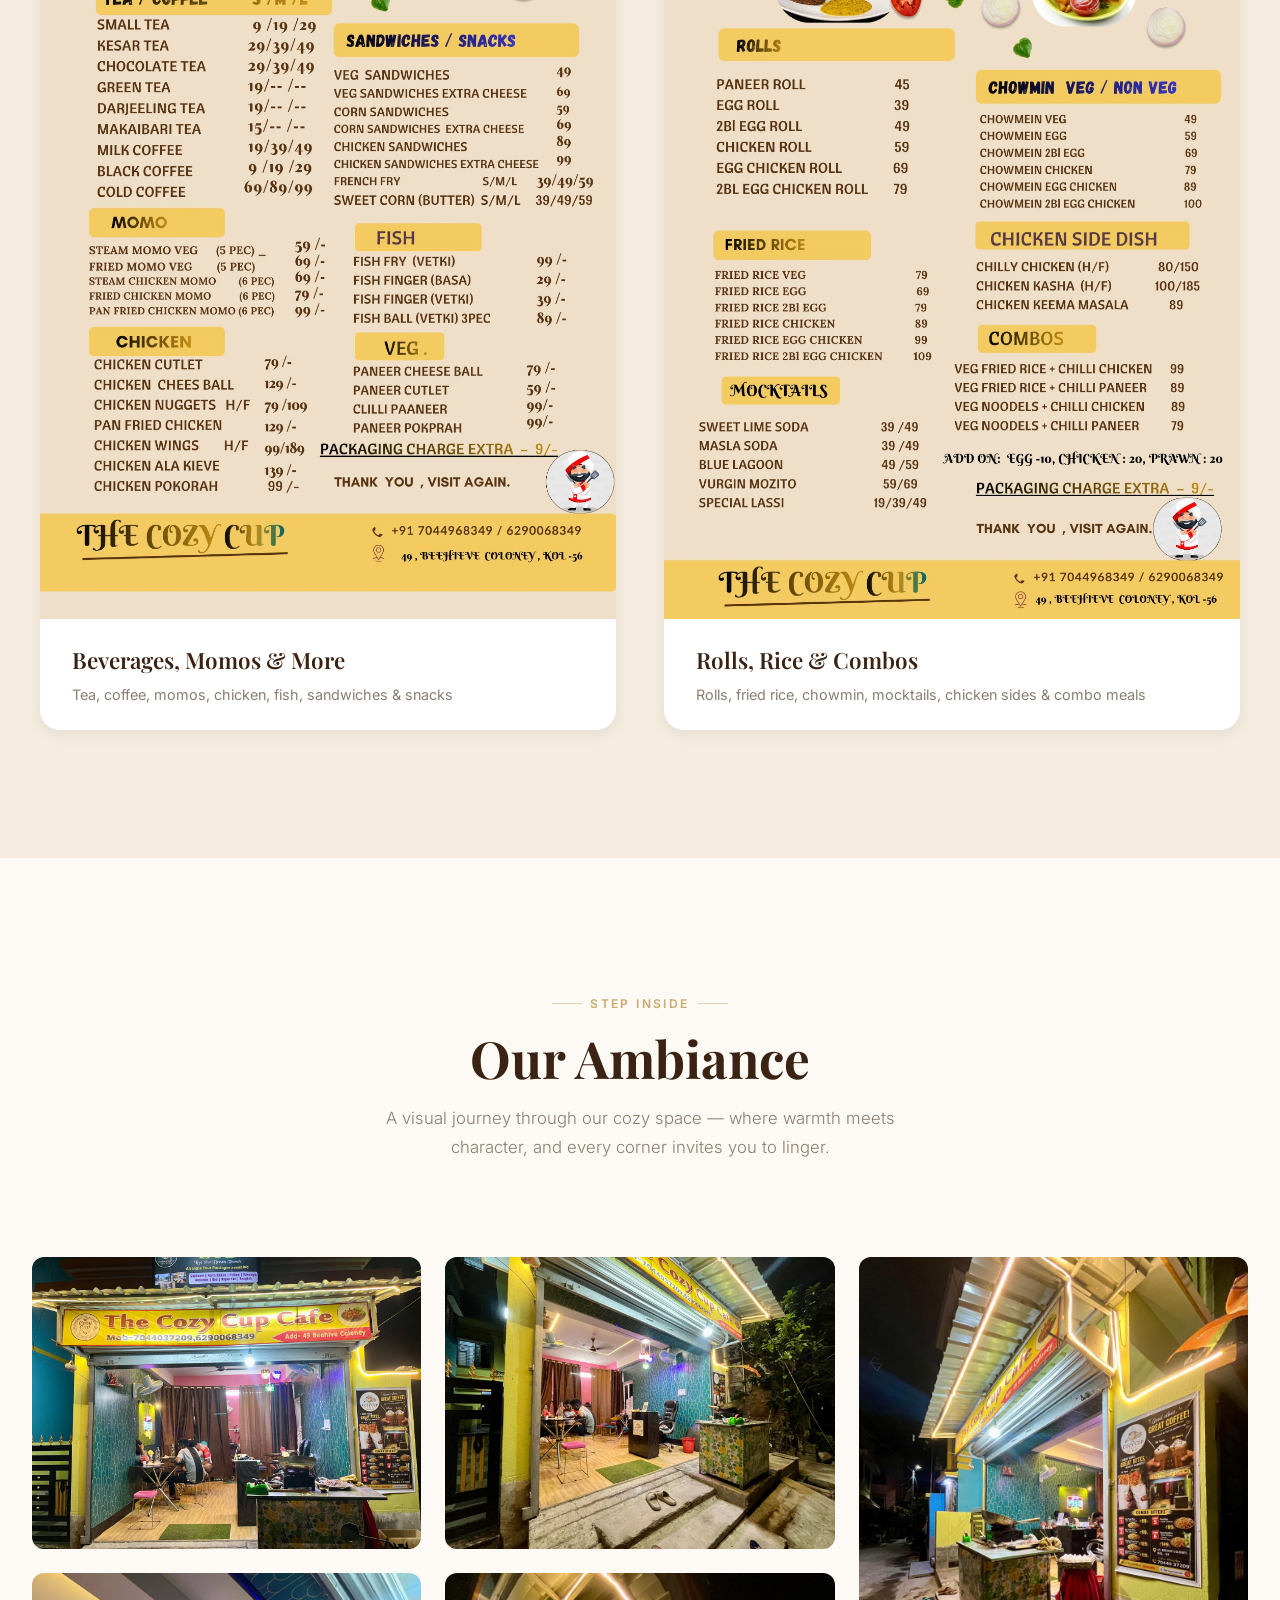
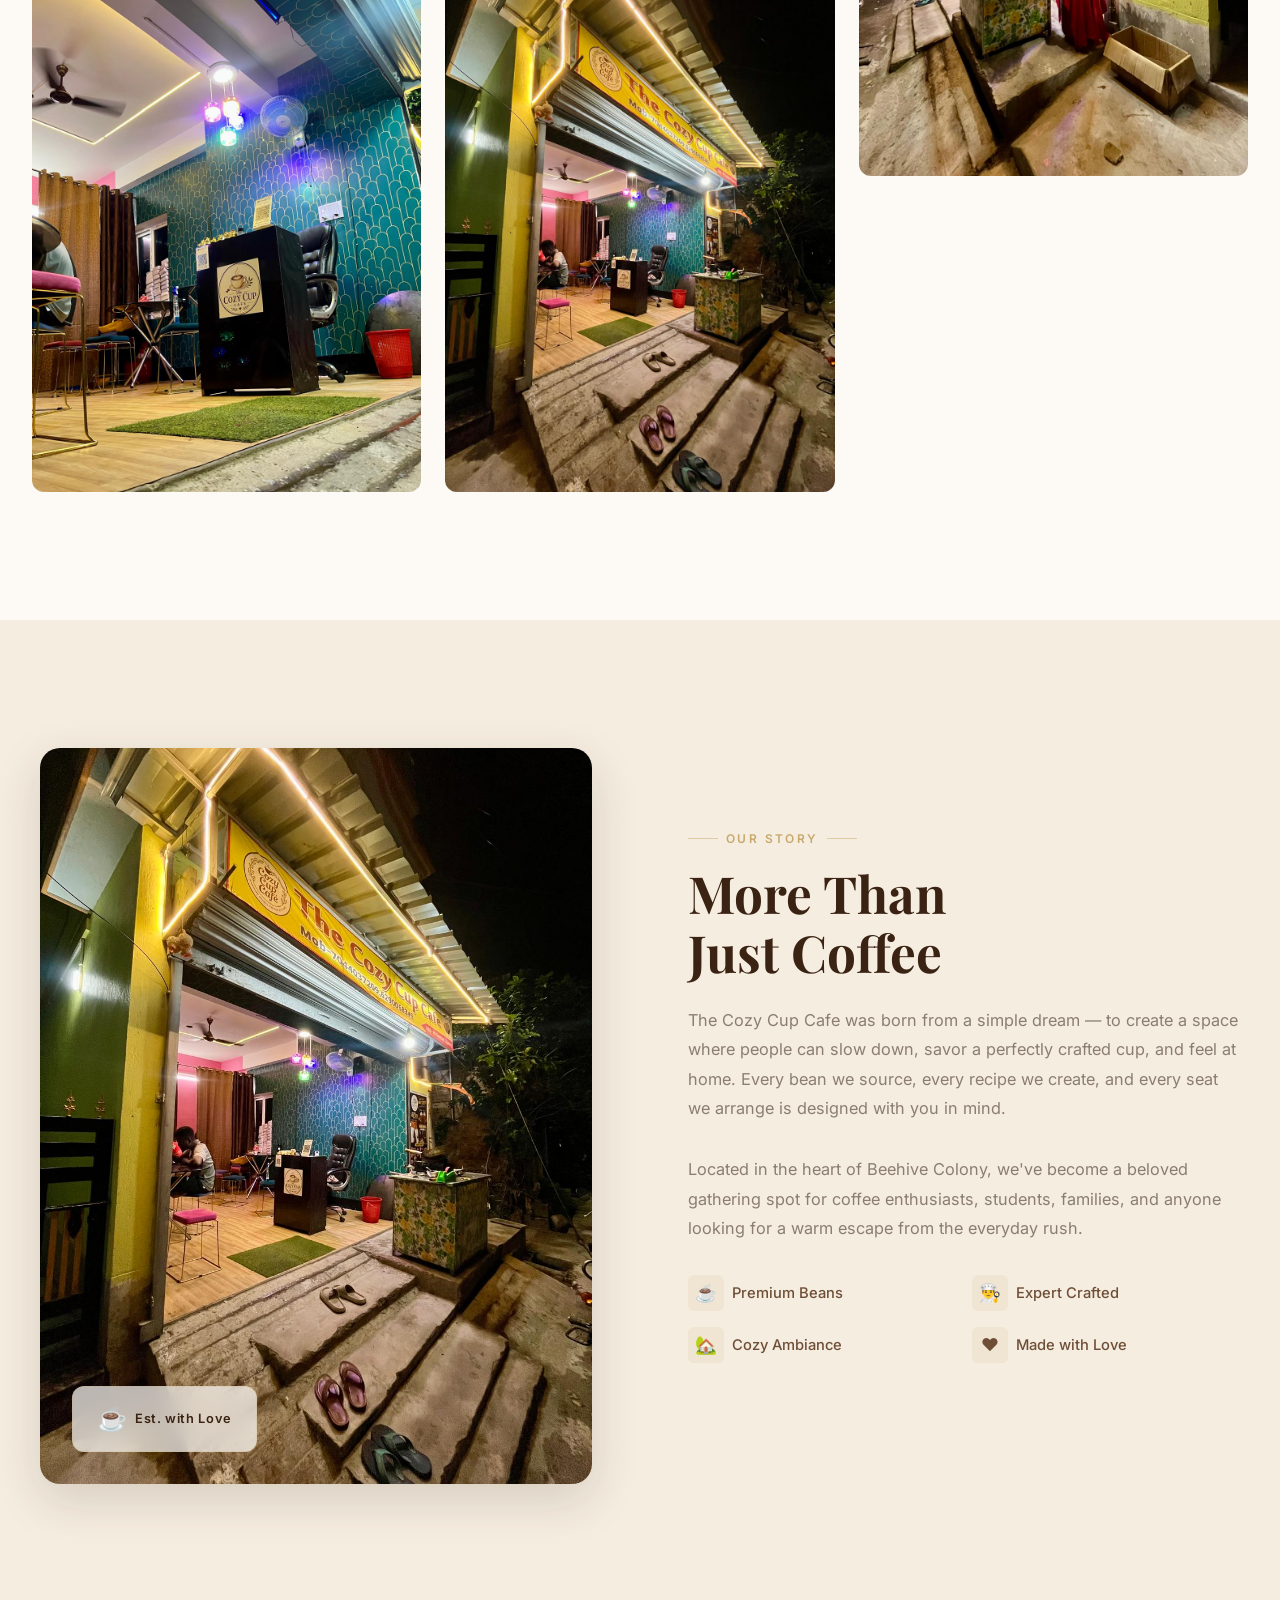
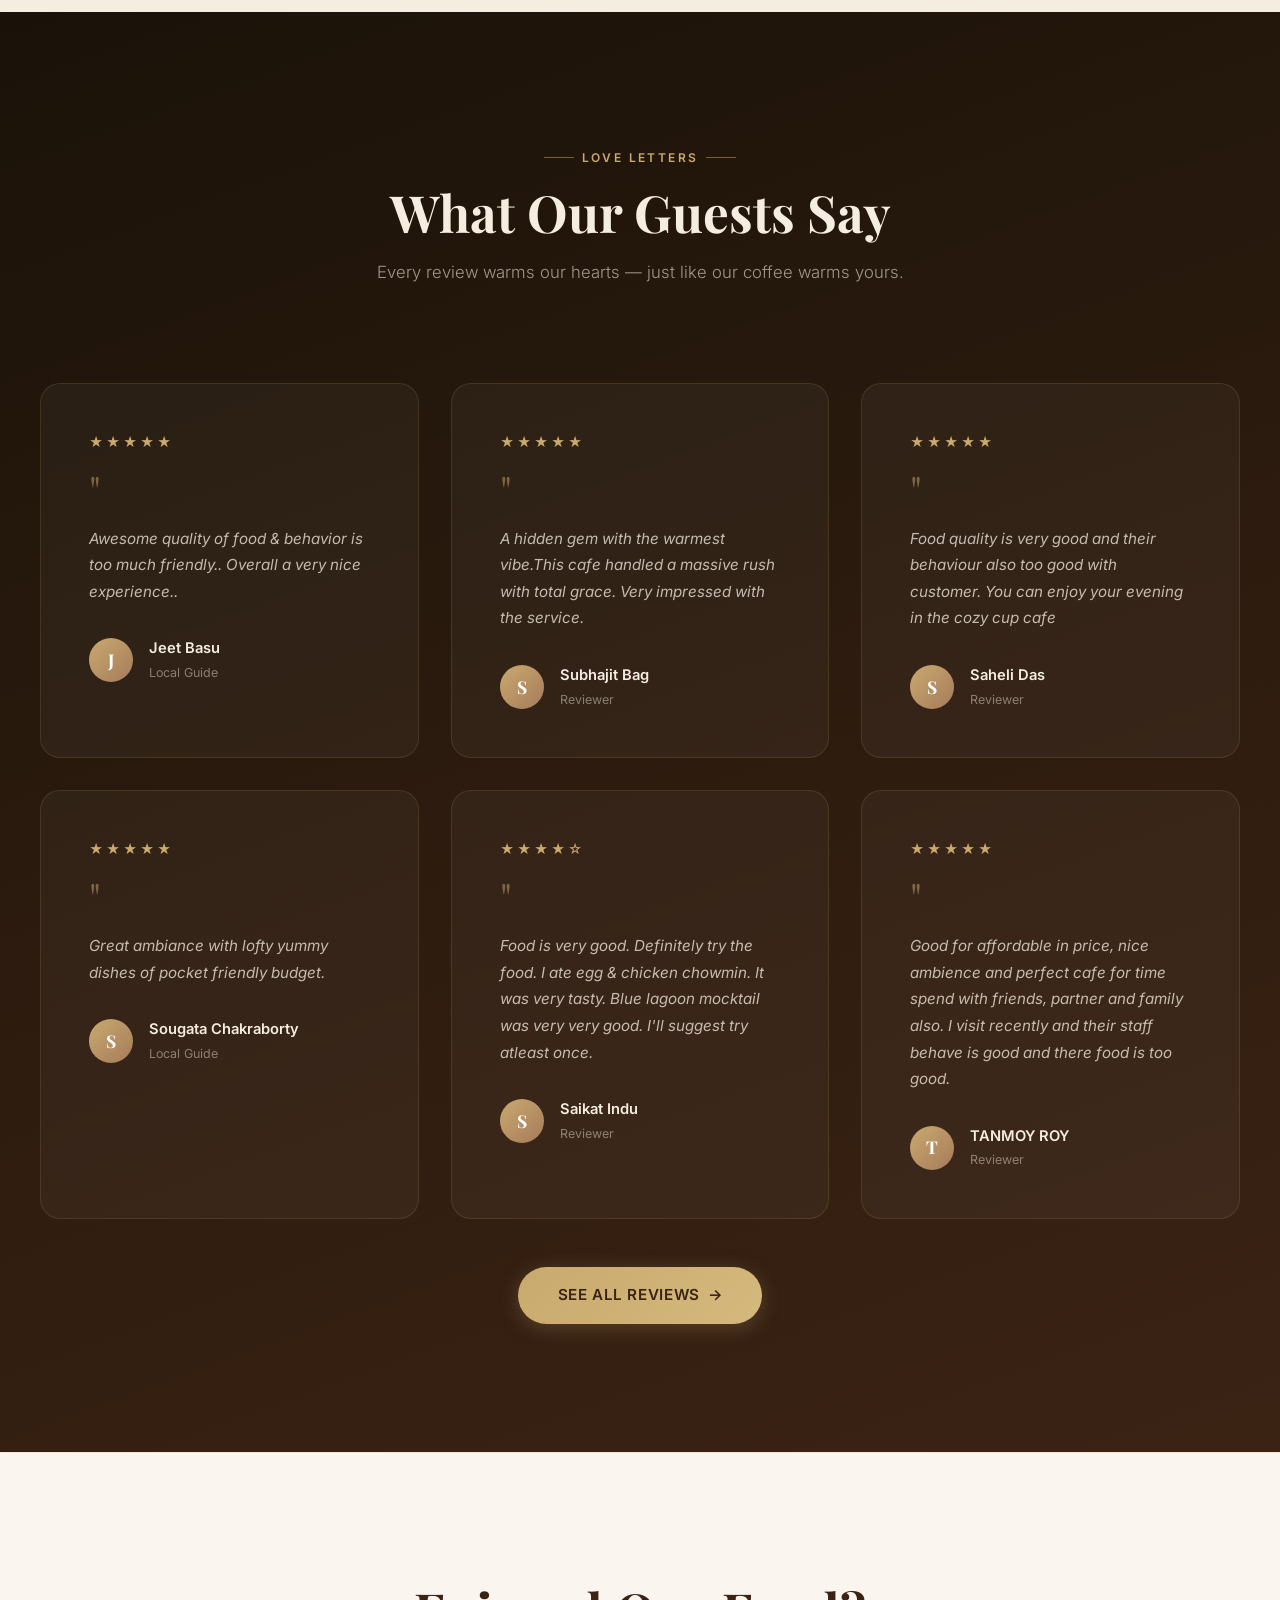
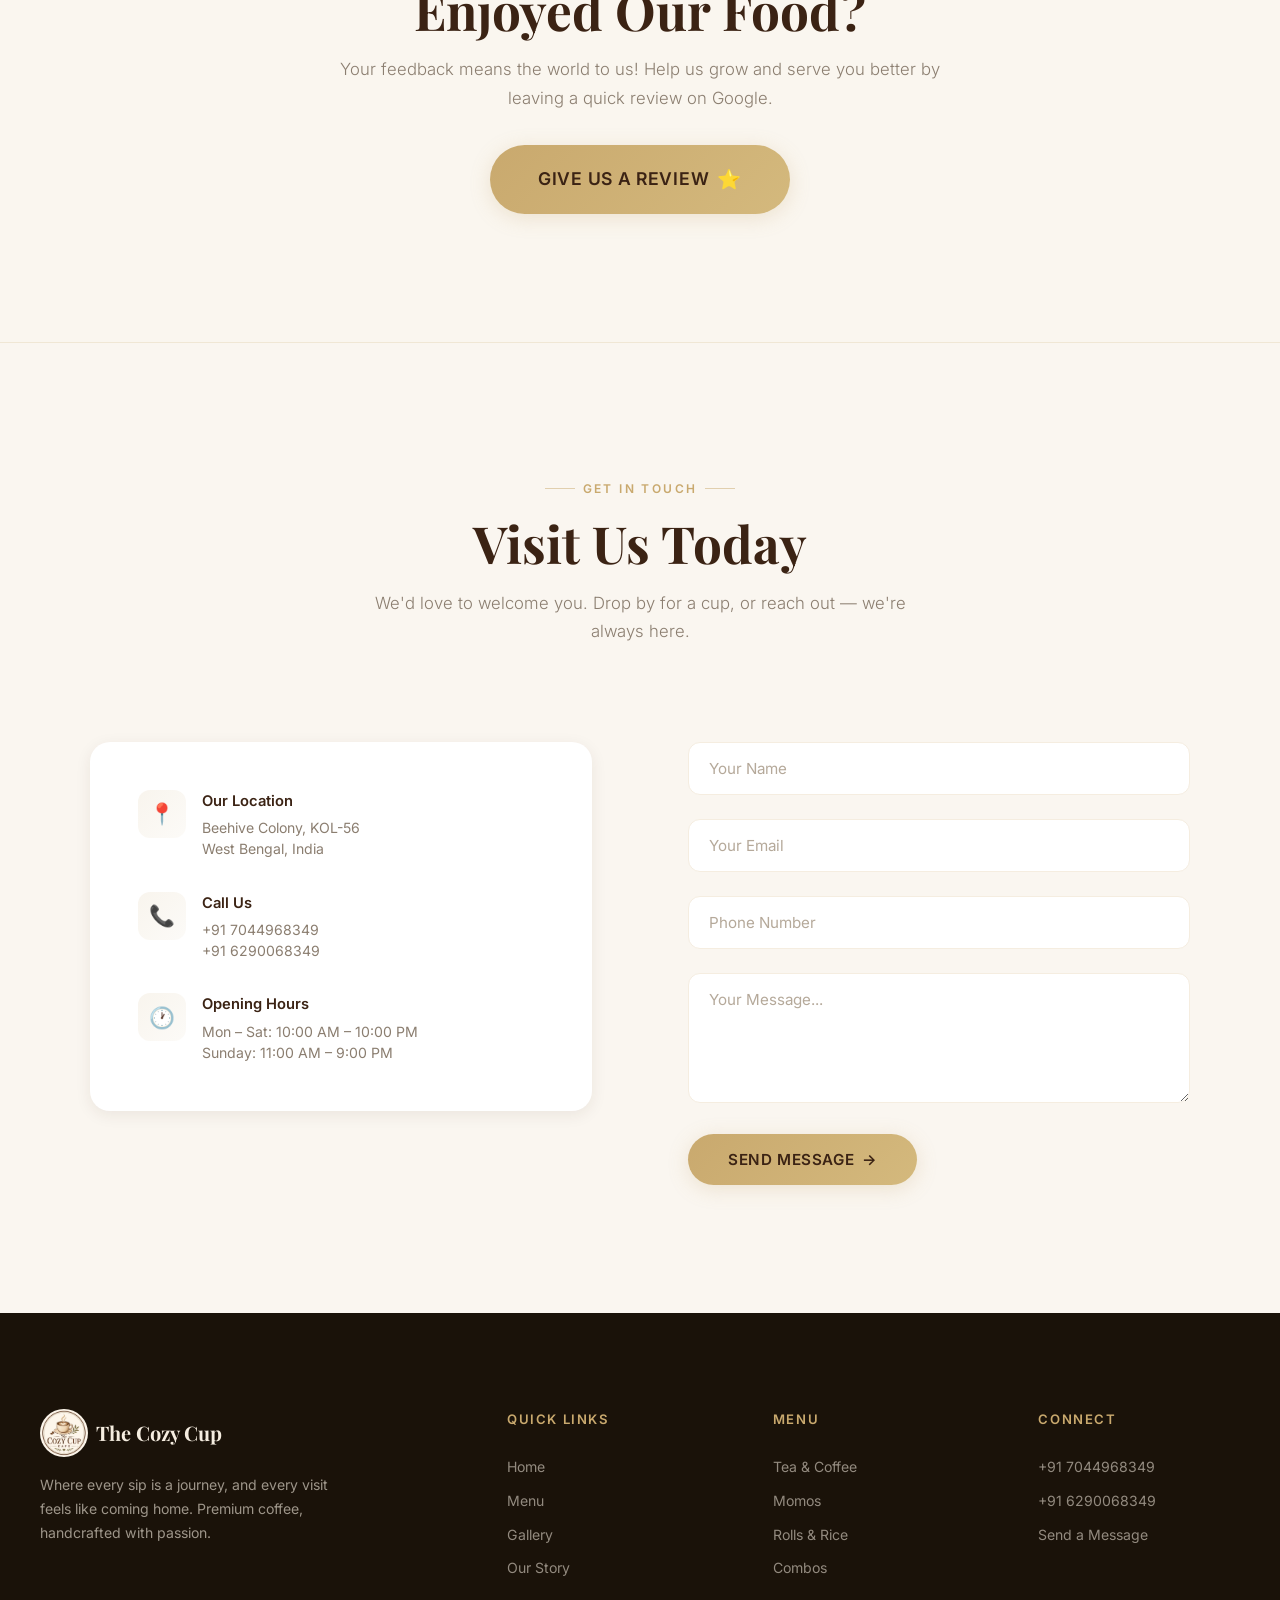
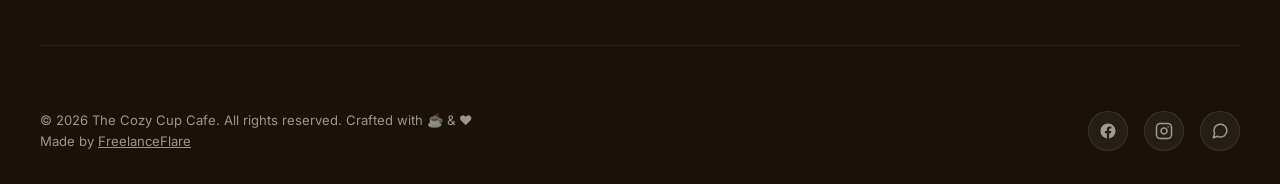
==== commit 216c4fde: "updated by sayan" ====
--- a/index.html
+++ b/index.html
@@ -62,27 +62,27 @@
     <div class="hero-inner">
       <!-- Left side: Rotating Plate -->
       <div class="hero-visual" id="heroVisual">
-        <img src="images/food_1.webp" alt="Sweet Corn" class="hero-plate active" id="heroPlate" />
+        <img src="images/Chilli Chicken + Fried Rice Combo.jpeg" alt="Chilli Chicken & Fried Rice" class="hero-plate active" id="heroPlate" />
       </div>
 
       <!-- Right side: Content & Info -->
       <div class="hero-content" id="heroContent">
-        <div class="hero-tagline"><span id="heroTagline">Healthy Snack</span></div>
+        <div class="hero-tagline"><span id="heroTagline">Perfect Combo</span></div>
         <div class="hero-title-container">
-          <h1 class="hero-title" id="heroTitle">SWEET<br />CORN</h1>
+          <h1 class="hero-title" id="heroTitle">CHILLI CHICKEN<br />& FRIED RICE</h1>
         </div>
         <div class="hero-subtitle-container">
-          <p class="hero-subtitle" id="heroSubtitle">Freshly steamed corn tossed with our special masala mix.</p>
+          <p class="hero-subtitle" id="heroSubtitle">The perfect combo of wok-tossed rice and spicy chicken.</p>
         </div>
 
         <div class="hero-info-card" id="heroInfoCard">
           <div class="info-rating">
-            <div class="info-rating-score" id="heroRating">4.8</div>
+            <div class="info-rating-score" id="heroRating">5.0</div>
             <div class="info-rating-stars">★★★★★</div>
           </div>
           <div class="info-details">
-            <h4 id="heroChef">Chef's Special</h4>
-            <p id="heroReview">"Perfectly seasoned and delicious!"</p>
+            <h4 id="heroChef">Full Meal</h4>
+            <p id="heroReview">"The best combo ever!"</p>
           </div>
         </div>
       </div>
@@ -93,55 +93,55 @@
       <button class="nav-arrow" id="prevSlide" aria-label="Previous Slide">←</button>
       <div class="hero-thumbnails" id="heroThumbnails">
         <div class="thumbnail active" data-index="0">
-          <img src="images/food_1.webp" alt="Sweet Corn" />
+          <img src="images/Chilli Chicken + Fried Rice Combo.jpeg" alt="Chilli Chicken & Fried Rice Combo" />
         </div>
         <div class="thumbnail" data-index="1">
-          <img src="images/food_2.webp" alt="Momos" />
+          <img src="images/Chef's Special Chilli Chicken.jpeg" alt="Chef's Special Chilli Chicken" />
         </div>
         <div class="thumbnail" data-index="2">
-          <img src="images/food_5.jpeg" alt="Keema Egg Roll" />
+          <img src="images/Egg Chicken Noodles.jpeg" alt="Egg Chicken Noodles" />
         </div>
         <div class="thumbnail" data-index="3">
           <img src="images/food_6.jpeg" alt="Egg Chicken Fried Rice" />
         </div>
         <div class="thumbnail" data-index="4">
-          <img src="images/food_7.jpeg" alt="Wrap" />
+          <img src="images/food_10.jpeg" alt="Fried Rice & Chilli Chicken" />
         </div>
         <div class="thumbnail" data-index="5">
-          <img src="images/food_8.jpeg" alt="Frappe" />
+          <img src="images/food_5.jpeg" alt="Keema Egg Roll" />
         </div>
         <div class="thumbnail" data-index="6">
+          <img src="images/food_11.jpeg" alt="Crispy Chicken" />
+        </div>
+        <div class="thumbnail" data-index="7">
+          <img src="images/Chicken Corn Chees  Sandwich.jpeg" alt="Chicken Corn Cheese Sandwich" />
+        </div>
+        <div class="thumbnail" data-index="8">
+          <img src="images/food_2.webp" alt="Momos" />
+        </div>
+        <div class="thumbnail" data-index="9">
+          <img src="images/food_13.jpeg" alt="Chef's Special Lassi" />
+        </div>
+        <div class="thumbnail" data-index="10">
           <img src="images/food_9.jpeg" alt="Kulhad Coffee" />
         </div>
-        <div class="thumbnail" data-index="7">
-          <img src="images/food_10.jpeg" alt="Fried Rice & Chilli Chicken" />
-        </div>
-        <div class="thumbnail" data-index="8">
-          <img src="images/food_11.jpeg" alt="Crispy Chicken" />
-        </div>
-        <div class="thumbnail" data-index="9">
+        <div class="thumbnail" data-index="11">
+          <img src="images/Darjeeling Special Leaf Tea.jpeg" alt="Darjeeling Special Leaf Tea" />
+        </div>
+        <div class="thumbnail" data-index="12">
+          <img src="images/food_8.jpeg" alt="Cold Coffee" />
+        </div>
+        <div class="thumbnail" data-index="13">
+          <img src="images/Veg Corn Soup.jpeg" alt="Veg Corn Soup" />
+        </div>
+        <div class="thumbnail" data-index="14">
+          <img src="images/food_7.jpeg" alt="Kathi Roll" />
+        </div>
+        <div class="thumbnail" data-index="15">
           <img src="images/food_12.jpeg" alt="Mixed Rice" />
         </div>
-        <div class="thumbnail" data-index="10">
-          <img src="images/food_13.jpeg" alt="Chef's Special Lassi" />
-        </div>
-        <div class="thumbnail" data-index="11">
-          <img src="images/Chef's Special Chilli Chicken.jpeg" alt="Chef's Special Chilli Chicken" />
-        </div>
-        <div class="thumbnail" data-index="12">
-          <img src="images/Chicken Corn Chees  Sandwich.jpeg" alt="Chicken Corn Cheese Sandwich" />
-        </div>
-        <div class="thumbnail" data-index="13">
-          <img src="images/Chilli Chicken + Fried Rice Combo.jpeg" alt="Chilli Chicken & Fried Rice Combo" />
-        </div>
-        <div class="thumbnail" data-index="14">
-          <img src="images/Darjeeling Special Leaf Tea.jpeg" alt="Darjeeling Special Leaf Tea" />
-        </div>
-        <div class="thumbnail" data-index="15">
-          <img src="images/Egg Chicken Noodles.jpeg" alt="Egg Chicken Noodles" />
-        </div>
         <div class="thumbnail" data-index="16">
-          <img src="images/Veg Corn Soup.jpeg" alt="Veg Corn Soup" />
+          <img src="images/food_1.webp" alt="Sweet Corn" />
         </div>
       </div>
       <button class="nav-arrow" id="nextSlide" aria-label="Next Slide">→</button>
@@ -628,36 +628,35 @@
     // ------- HERO CAROUSEL LOGIC -------
     const slides = [
       {
-        title: "SWEET<br />CORN",
-        subtitle: "Freshly steamed corn tossed with our special masala mix.",
-        tagline: "Healthy Snack",
+        title: "CHILLI CHICKEN<br />& FRIED RICE",
+        subtitle: "The perfect combo of wok-tossed rice and spicy chicken.",
+        tagline: "Perfect Combo",
+        rating: "5.0",
+        chef: "Full Meal",
+        review: "\"The best combo ever!\"",
+        image: "images/Chilli Chicken + Fried Rice Combo.jpeg",
+        bgColor: "rgba(62, 39, 35, 0.15)"
+      },
+      {
+        title: "CHEF'S SPECIAL<br />CHILLI CHICKEN",
+        subtitle: "Our Chef's Special spicy and juicy Chilli Chicken.",
+        tagline: "Chef's Special",
+        rating: "4.9",
+        chef: "Spicy Delight",
+        review: "\"Absolutely mouth-watering!\"",
+        image: "images/Chef's Special Chilli Chicken.jpeg",
+        bgColor: "rgba(166, 123, 91, 0.15)"
+      },
+      {
+        title: "EGG CHICKEN<br />NOODLES",
+        subtitle: "Delicious noodles tossed with egg, chicken, and veggies.",
+        tagline: "Classic Noodles",
         rating: "4.8",
-        chef: "Chef's Special",
-        review: "\"Perfectly seasoned and delicious!\"",
-        image: "images/food_1.webp",
-        bgColor: "rgba(201, 169, 110, 0.15)"
-      },
-      {
-        title: "STEAMED<br />MOMOS",
-        subtitle: "Delicate dumplings served with spicy and creamy dips.",
-        tagline: "Crowd Favorite",
-        rating: "4.9",
-        chef: "Asian Delight",
-        review: "\"Melt-in-your-mouth perfection.\"",
-        image: "images/food_2.webp",
-        bgColor: "rgba(166, 123, 91, 0.15)"
-      },
-
-
-      {
-        title: "KEEMA<br />EGG ROLL",
-        subtitle: "Savory minced keema and egg wrapped in a warm flatbread.",
-        tagline: "Street Classic",
-        rating: "4.9",
-        chef: "Signature Roll",
-        review: "\"The ultimate street food experience.\"",
-        image: "images/food_5.jpeg",
-        bgColor: "rgba(166, 123, 91, 0.15)"
+        chef: "Street Style",
+        review: "\"Tastes just like home!\"",
+        image: "images/Egg Chicken Noodles.jpeg",
+        bgColor: "rgba(201, 169, 110, 0.15)",
+        containFit: true
       },
       {
         title: "EGG CHICKEN<br />FRIED RICE",
@@ -671,6 +670,106 @@
         containFit: true
       },
       {
+        title: "FRIED RICE &<br />CHILLI CHICKEN",
+        subtitle: "Comforting fried rice paired with our signature spicy chilli chicken.",
+        tagline: "Perfect Combo",
+        rating: "4.9",
+        chef: "Combo Meal",
+        review: "\"The ultimate comfort combo.\"",
+        image: "images/food_10.jpeg",
+        bgColor: "rgba(201, 169, 110, 0.15)"
+      },
+      {
+        title: "KEEMA<br />EGG ROLL",
+        subtitle: "Savory minced keema and egg wrapped in a warm flatbread.",
+        tagline: "Street Classic",
+        rating: "4.9",
+        chef: "Signature Roll",
+        review: "\"The ultimate street food experience.\"",
+        image: "images/food_5.jpeg",
+        bgColor: "rgba(166, 123, 91, 0.15)"
+      },
+      {
+        title: "CRISPY<br />CHICKEN",
+        subtitle: "Golden, crunchy chicken served with a tangy dip.",
+        tagline: "Crunchy Delight",
+        rating: "4.8",
+        chef: "Appetizer Star",
+        review: "\"Super crispy on the outside, juicy inside.\"",
+        image: "images/food_11.jpeg",
+        bgColor: "rgba(166, 123, 91, 0.15)"
+      },
+      {
+        title: "CHICKEN CORN<br />CHEESE SANDWICH",
+        subtitle: "A cheesy delight loaded with chicken and sweet corn.",
+        tagline: "Cheesy Bite",
+        rating: "4.8",
+        chef: "Comfort Food",
+        review: "\"So cheesy and filling!\"",
+        image: "images/Chicken Corn Chees  Sandwich.jpeg",
+        bgColor: "rgba(201, 169, 110, 0.15)"
+      },
+      {
+        title: "STEAMED<br />MOMOS",
+        subtitle: "Delicate dumplings served with spicy and creamy dips.",
+        tagline: "Crowd Favorite",
+        rating: "4.9",
+        chef: "Asian Delight",
+        review: "\"Melt-in-your-mouth perfection.\"",
+        image: "images/food_2.webp",
+        bgColor: "rgba(166, 123, 91, 0.15)"
+      },
+      {
+        title: "CHEF'S SPECIAL<br />LASSI",
+        subtitle: "A smooth and creamy traditional lassi to sweeten your day.",
+        tagline: "Sweet Treat",
+        rating: "4.9",
+        chef: "Dessert Drink",
+        review: "\"The perfect end to a great meal.\"",
+        image: "images/food_13.jpeg",
+        bgColor: "rgba(201, 169, 110, 0.15)"
+      },
+      {
+        title: "KULHAD<br />COFFEE",
+        subtitle: "Traditional earthy coffee served in a clay cup.",
+        tagline: "Desi Vibes",
+        rating: "5.0",
+        chef: "Authentic Taste",
+        review: "\"Nothing beats coffee in a kulhad!\"",
+        image: "images/food_9.jpeg",
+        bgColor: "rgba(62, 39, 35, 0.15)"
+      },
+      {
+        title: "DARJEELING<br />LEAF TEA",
+        subtitle: "Authentic Darjeeling leaf tea for a refreshing morning.",
+        tagline: "Special Tea",
+        rating: "4.9",
+        chef: "Fresh Brew",
+        review: "\"Soothing and aromatic.\"",
+        image: "images/Darjeeling Special Leaf Tea.jpeg",
+        bgColor: "rgba(166, 123, 91, 0.15)"
+      },
+      {
+        title: "COLD<br />COFFEE",
+        subtitle: "Classic iced coffee topped with chocolate drizzle.",
+        tagline: "Refreshing",
+        rating: "4.8",
+        chef: "Cafe Classic",
+        review: "\"Keeps me coming back every day.\"",
+        image: "images/food_8.jpeg",
+        bgColor: "rgba(166, 123, 91, 0.15)"
+      },
+      {
+        title: "VEG CORN<br />SOUP",
+        subtitle: "Warm and healthy vegetable corn soup.",
+        tagline: "Healthy Start",
+        rating: "4.7",
+        chef: "Warm Soup",
+        review: "\"Perfect for a chilly evening.\"",
+        image: "images/Veg Corn Soup.jpeg",
+        bgColor: "rgba(62, 39, 35, 0.15)"
+      },
+      {
         title: "KATHI<br />ROLL",
         subtitle: "A popular street food wrap stuffed with savory fillings.",
         tagline: "Quick Bite",
@@ -681,46 +780,6 @@
         bgColor: "rgba(201, 169, 110, 0.15)"
       },
       {
-        title: "COLD<br />COFFEE",
-        subtitle: "Classic iced coffee topped with chocolate drizzle.",
-        tagline: "Refreshing",
-        rating: "4.8",
-        chef: "Cafe Classic",
-        review: "\"Keeps me coming back every day.\"",
-        image: "images/food_8.jpeg",
-        bgColor: "rgba(166, 123, 91, 0.15)"
-      },
-      {
-        title: "KULHAD<br />COFFEE",
-        subtitle: "Traditional earthy coffee served in a clay cup.",
-        tagline: "Desi Vibes",
-        rating: "5.0",
-        chef: "Authentic Taste",
-        review: "\"Nothing beats coffee in a kulhad!\"",
-        image: "images/food_9.jpeg",
-        bgColor: "rgba(62, 39, 35, 0.15)"
-      },
-      {
-        title: "FRIED RICE &<br />CHILLI CHICKEN",
-        subtitle: "Comforting fried rice paired with our signature spicy chilli chicken.",
-        tagline: "Perfect Combo",
-        rating: "4.9",
-        chef: "Combo Meal",
-        review: "\"The ultimate comfort combo.\"",
-        image: "images/food_10.jpeg",
-        bgColor: "rgba(201, 169, 110, 0.15)"
-      },
-      {
-        title: "CRISPY<br />CHICKEN",
-        subtitle: "Golden, crunchy chicken served with a tangy dip.",
-        tagline: "Crunchy Delight",
-        rating: "4.8",
-        chef: "Appetizer Star",
-        review: "\"Super crispy on the outside, juicy inside.\"",
-        image: "images/food_11.jpeg",
-        bgColor: "rgba(166, 123, 91, 0.15)"
-      },
-      {
         title: "MIXED<br />RICE",
         subtitle: "A royal mix of flavors with perfectly cooked rice and gravy.",
         tagline: "Signature Dish",
@@ -731,75 +790,14 @@
         bgColor: "rgba(62, 39, 35, 0.15)"
       },
       {
-        title: "CHEF'S SPECIAL<br />LASSI",
-        subtitle: "A smooth and creamy traditional lassi to sweeten your day.",
-        tagline: "Sweet Treat",
-        rating: "4.9",
-        chef: "Dessert Drink",
-        review: "\"The perfect end to a great meal.\"",
-        image: "images/food_13.jpeg",
+        title: "SWEET<br />CORN",
+        subtitle: "Freshly steamed corn tossed with our special masala mix.",
+        tagline: "Healthy Snack",
+        rating: "4.8",
+        chef: "Chef's Special",
+        review: "\"Perfectly seasoned and delicious!\"",
+        image: "images/food_1.webp",
         bgColor: "rgba(201, 169, 110, 0.15)"
-      },
-      {
-        title: "CHEF'S SPECIAL<br />CHILLI CHICKEN",
-        subtitle: "Our Chef's Special spicy and juicy Chilli Chicken.",
-        tagline: "Chef's Special",
-        rating: "4.9",
-        chef: "Spicy Delight",
-        review: "\"Absolutely mouth-watering!\"",
-        image: "images/Chef's Special Chilli Chicken.jpeg",
-        bgColor: "rgba(166, 123, 91, 0.15)"
-      },
-      {
-        title: "CHICKEN CORN<br />CHEESE SANDWICH",
-        subtitle: "A cheesy delight loaded with chicken and sweet corn.",
-        tagline: "Cheesy Bite",
-        rating: "4.8",
-        chef: "Comfort Food",
-        review: "\"So cheesy and filling!\"",
-        image: "images/Chicken Corn Chees  Sandwich.jpeg",
-        bgColor: "rgba(201, 169, 110, 0.15)"
-      },
-      {
-        title: "CHILLI CHICKEN<br />& FRIED RICE",
-        subtitle: "The perfect combo of wok-tossed rice and spicy chicken.",
-        tagline: "Perfect Combo",
-        rating: "5.0",
-        chef: "Full Meal",
-        review: "\"The best combo ever!\"",
-        image: "images/Chilli Chicken + Fried Rice Combo.jpeg",
-        bgColor: "rgba(62, 39, 35, 0.15)"
-      },
-      {
-        title: "DARJEELING<br />LEAF TEA",
-        subtitle: "Authentic Darjeeling leaf tea for a refreshing morning.",
-        tagline: "Special Tea",
-        rating: "4.9",
-        chef: "Fresh Brew",
-        review: "\"Soothing and aromatic.\"",
-        image: "images/Darjeeling Special Leaf Tea.jpeg",
-        bgColor: "rgba(166, 123, 91, 0.15)"
-      },
-      {
-        title: "EGG CHICKEN<br />NOODLES",
-        subtitle: "Delicious noodles tossed with egg, chicken, and veggies.",
-        tagline: "Classic Noodles",
-        rating: "4.8",
-        chef: "Street Style",
-        review: "\"Tastes just like home!\"",
-        image: "images/Egg Chicken Noodles.jpeg",
-        bgColor: "rgba(201, 169, 110, 0.15)",
-        containFit: true
-      },
-      {
-        title: "VEG CORN<br />SOUP",
-        subtitle: "Warm and healthy vegetable corn soup.",
-        tagline: "Healthy Start",
-        rating: "4.7",
-        chef: "Warm Soup",
-        review: "\"Perfect for a chilly evening.\"",
-        image: "images/Veg Corn Soup.jpeg",
-        bgColor: "rgba(62, 39, 35, 0.15)"
       }
     ];
 
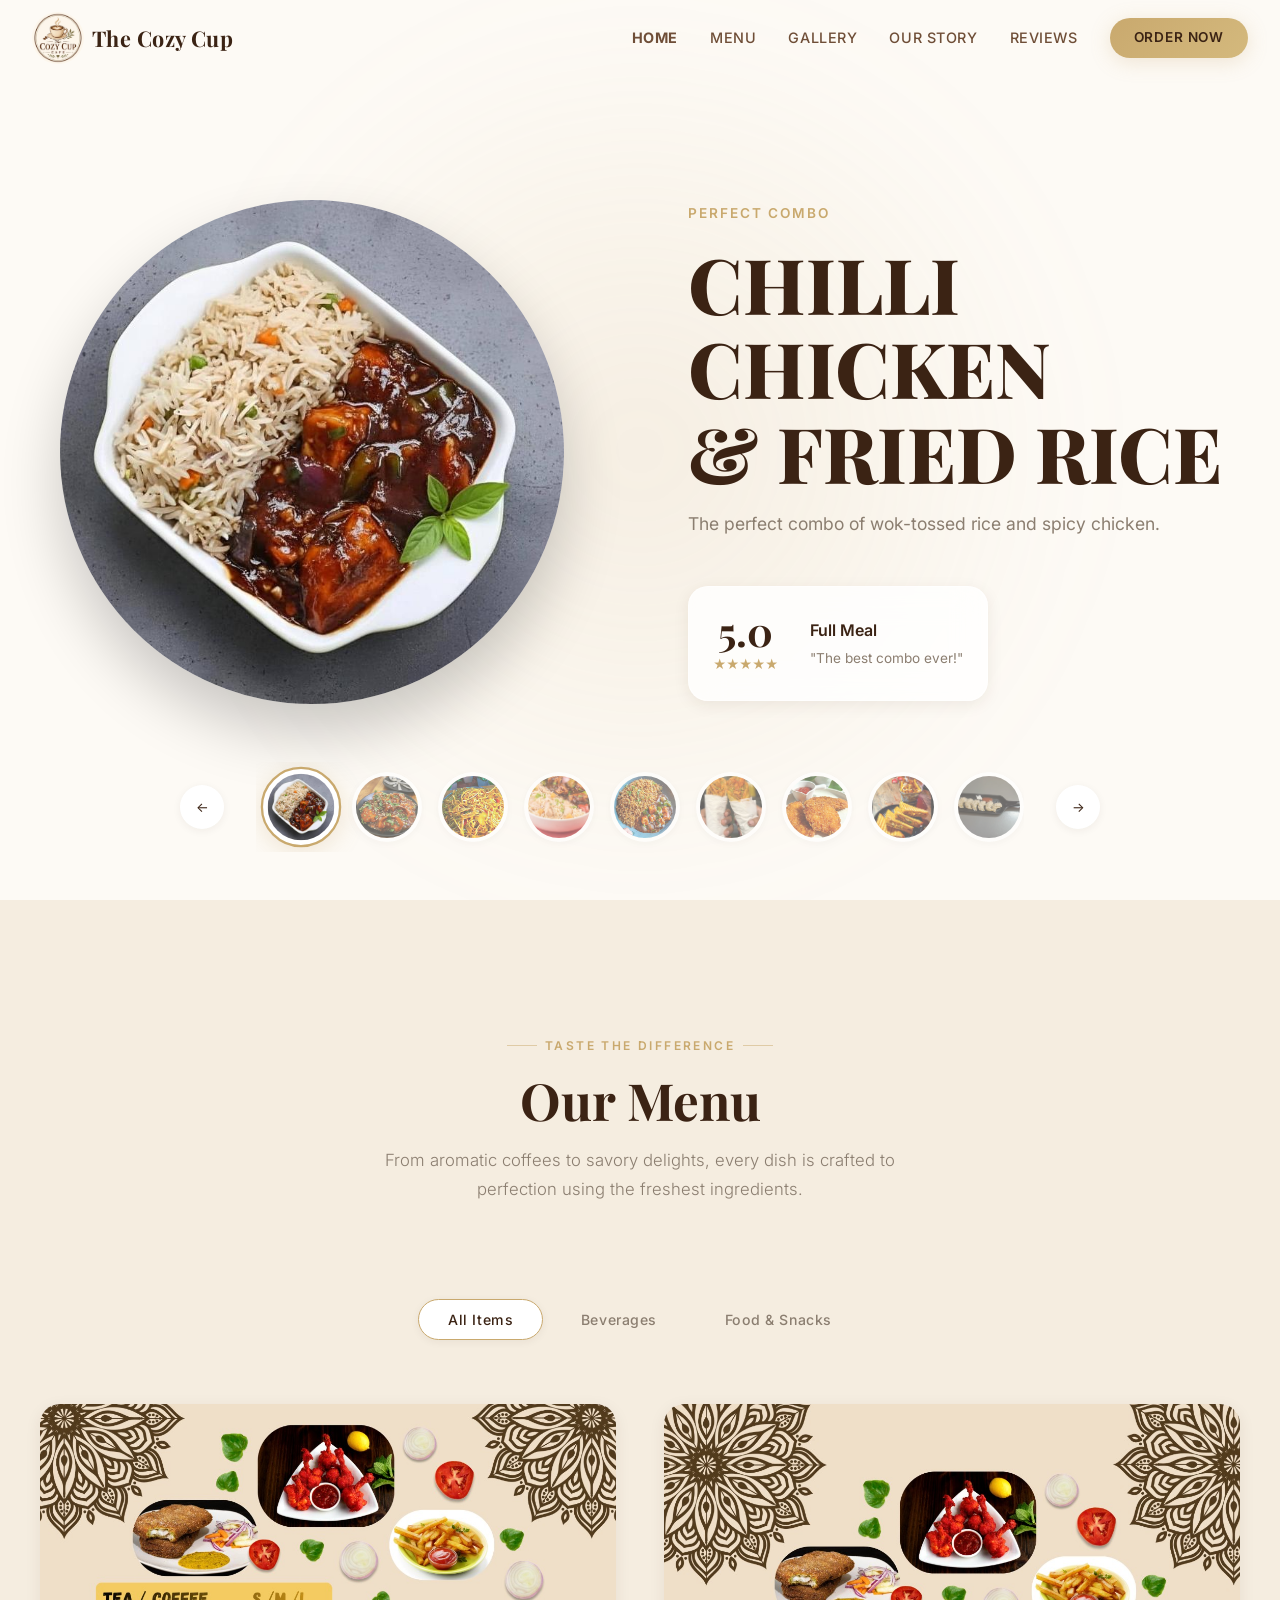
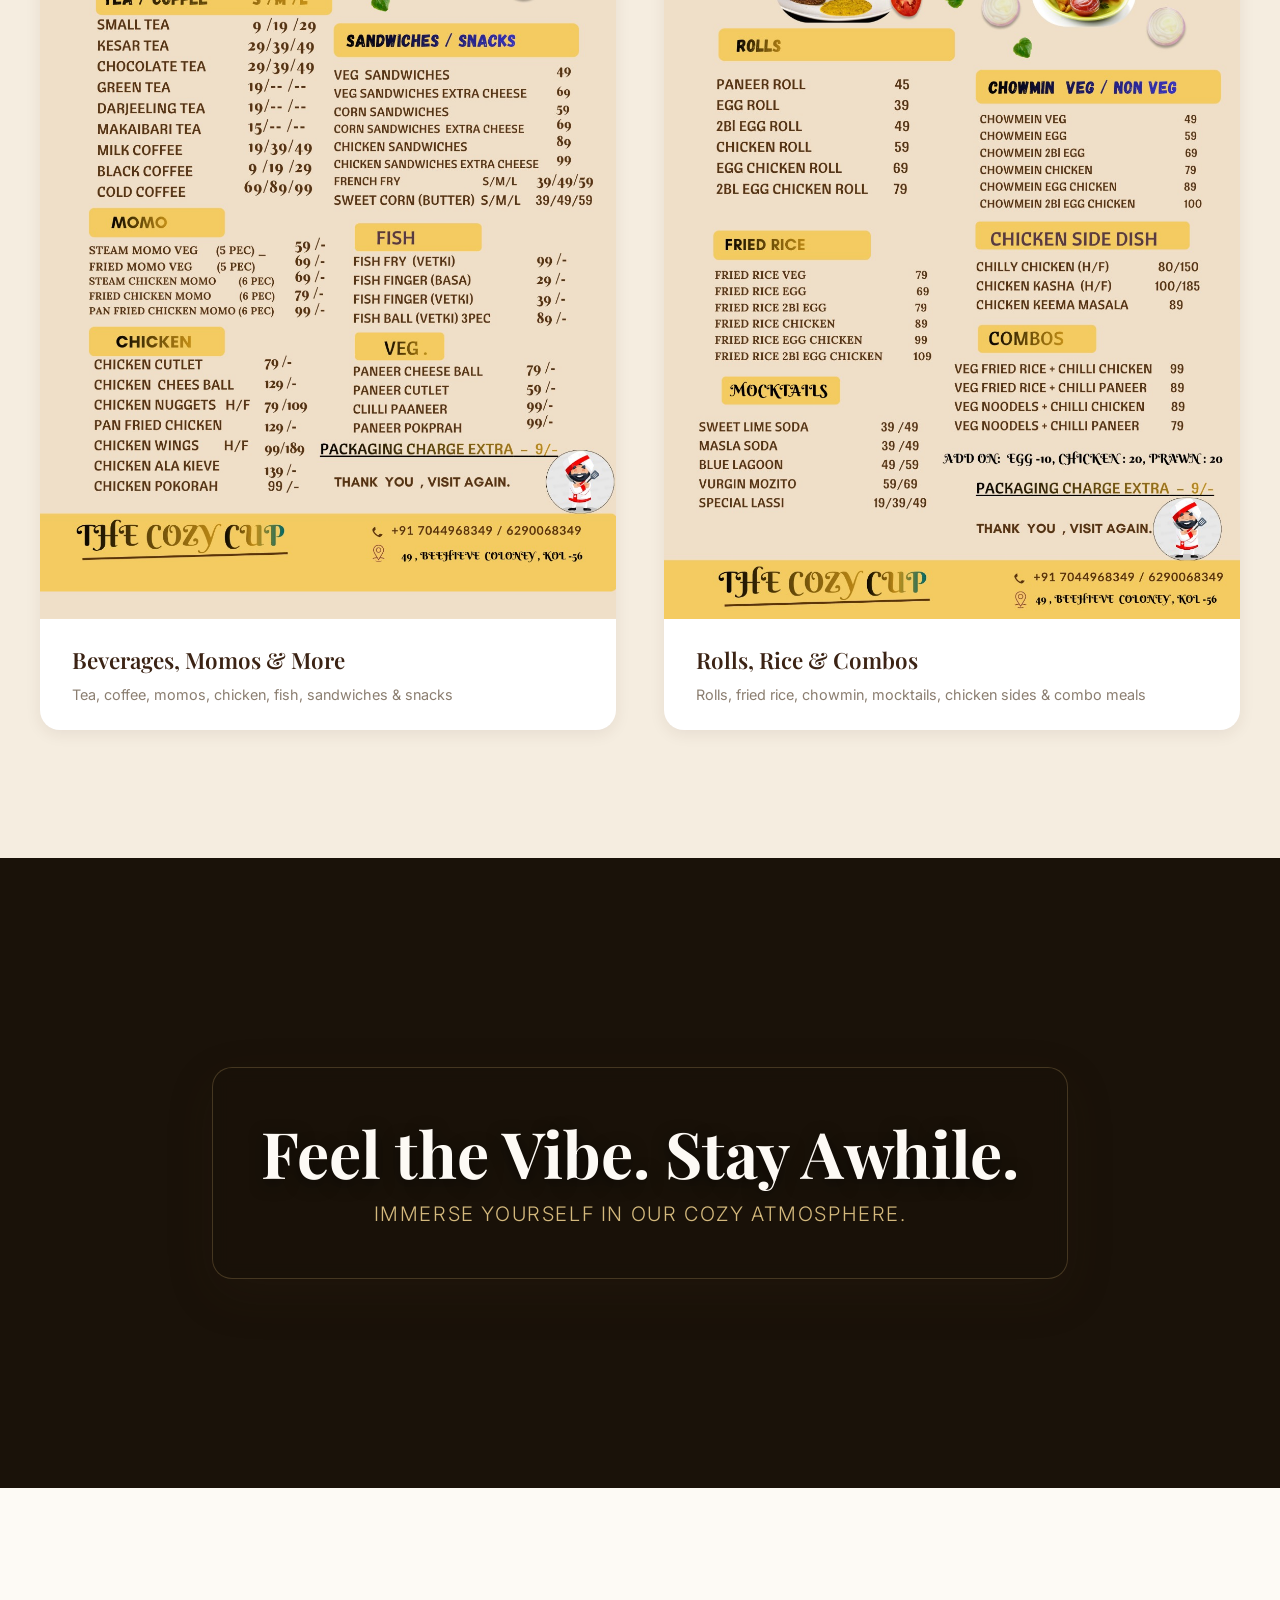
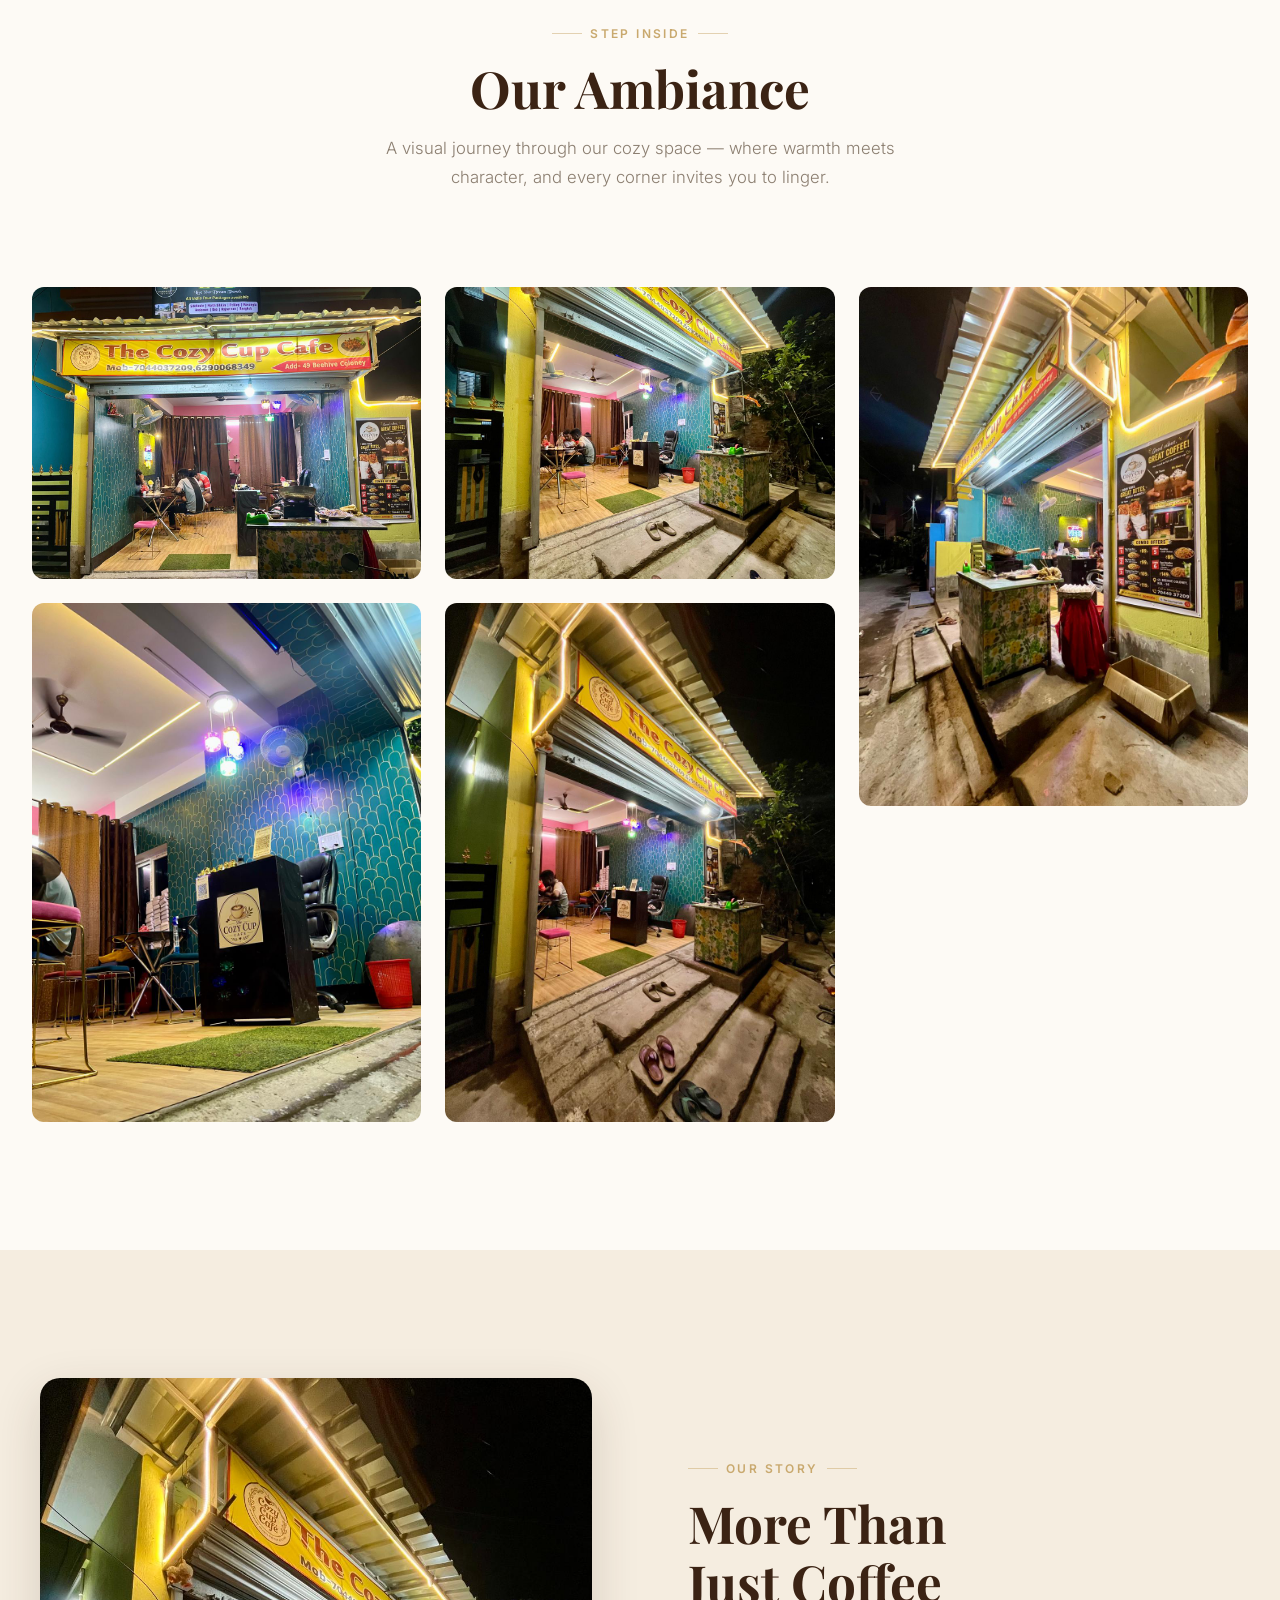
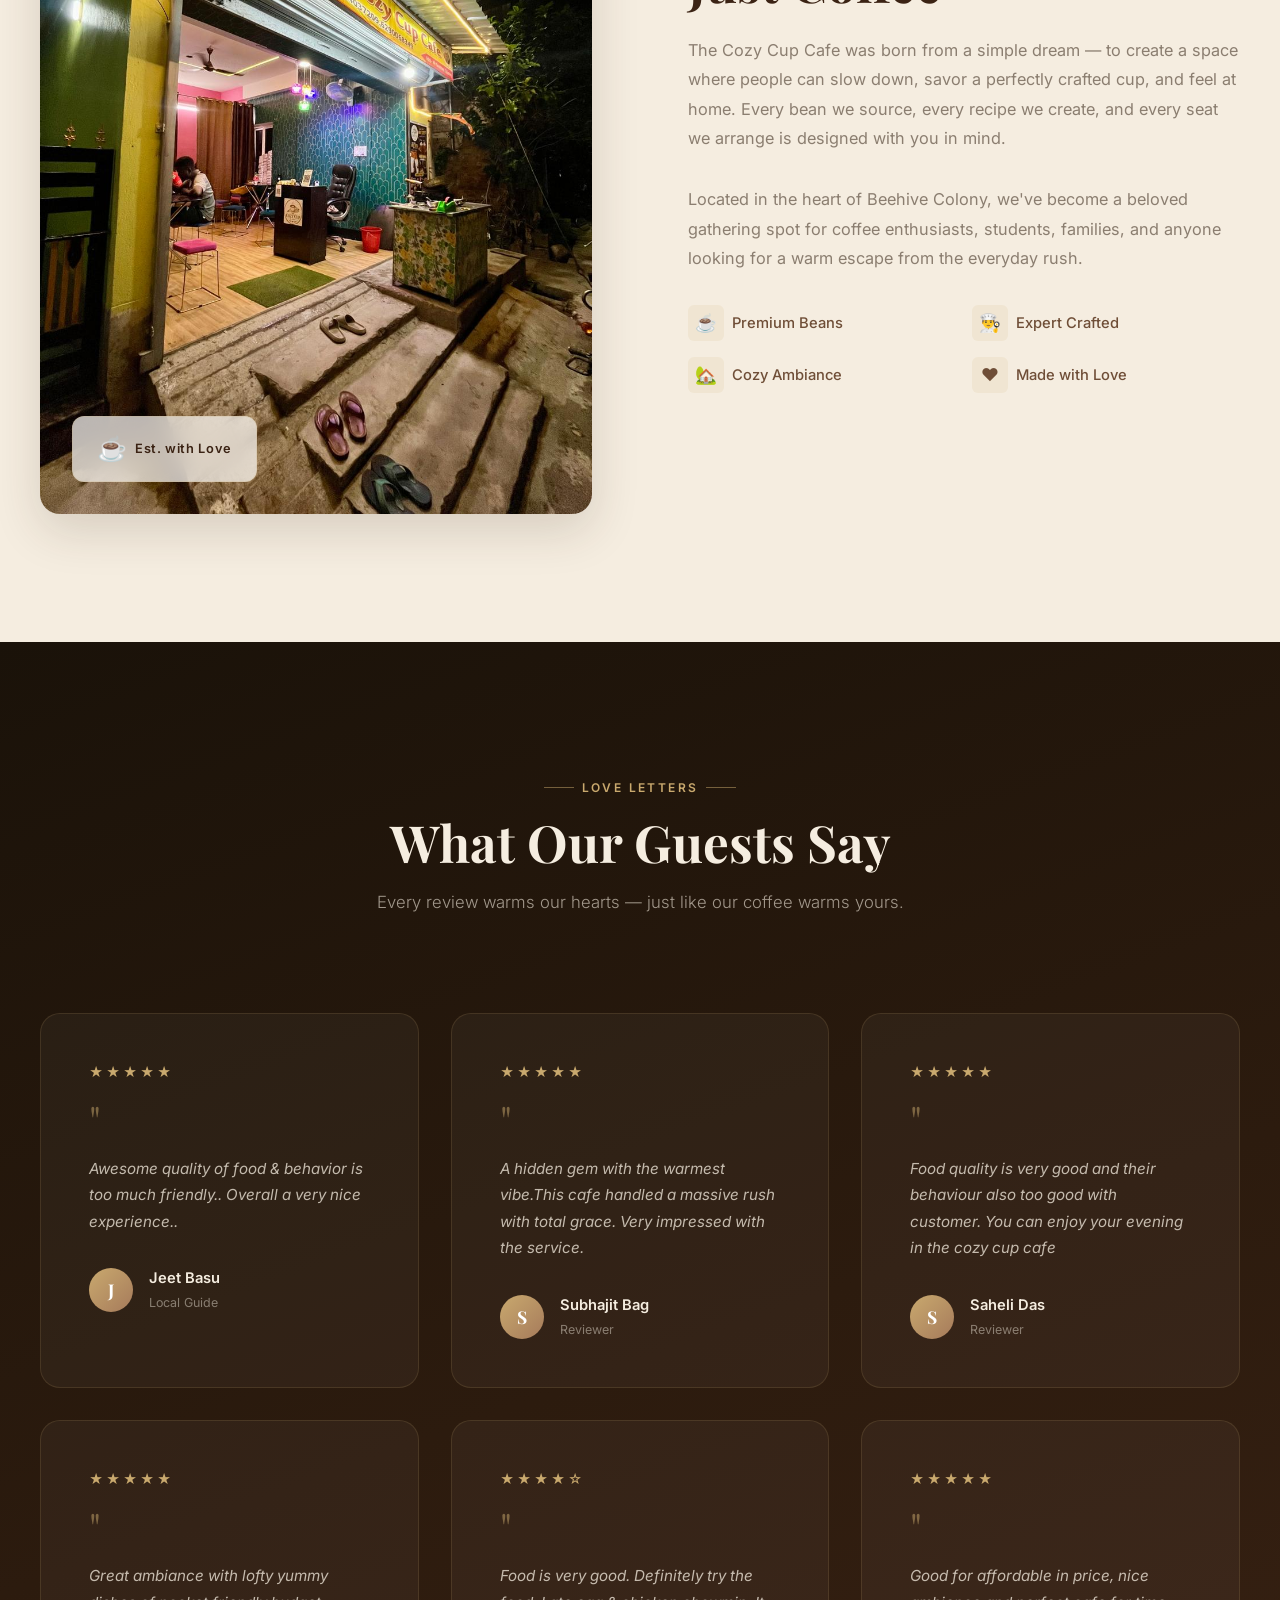
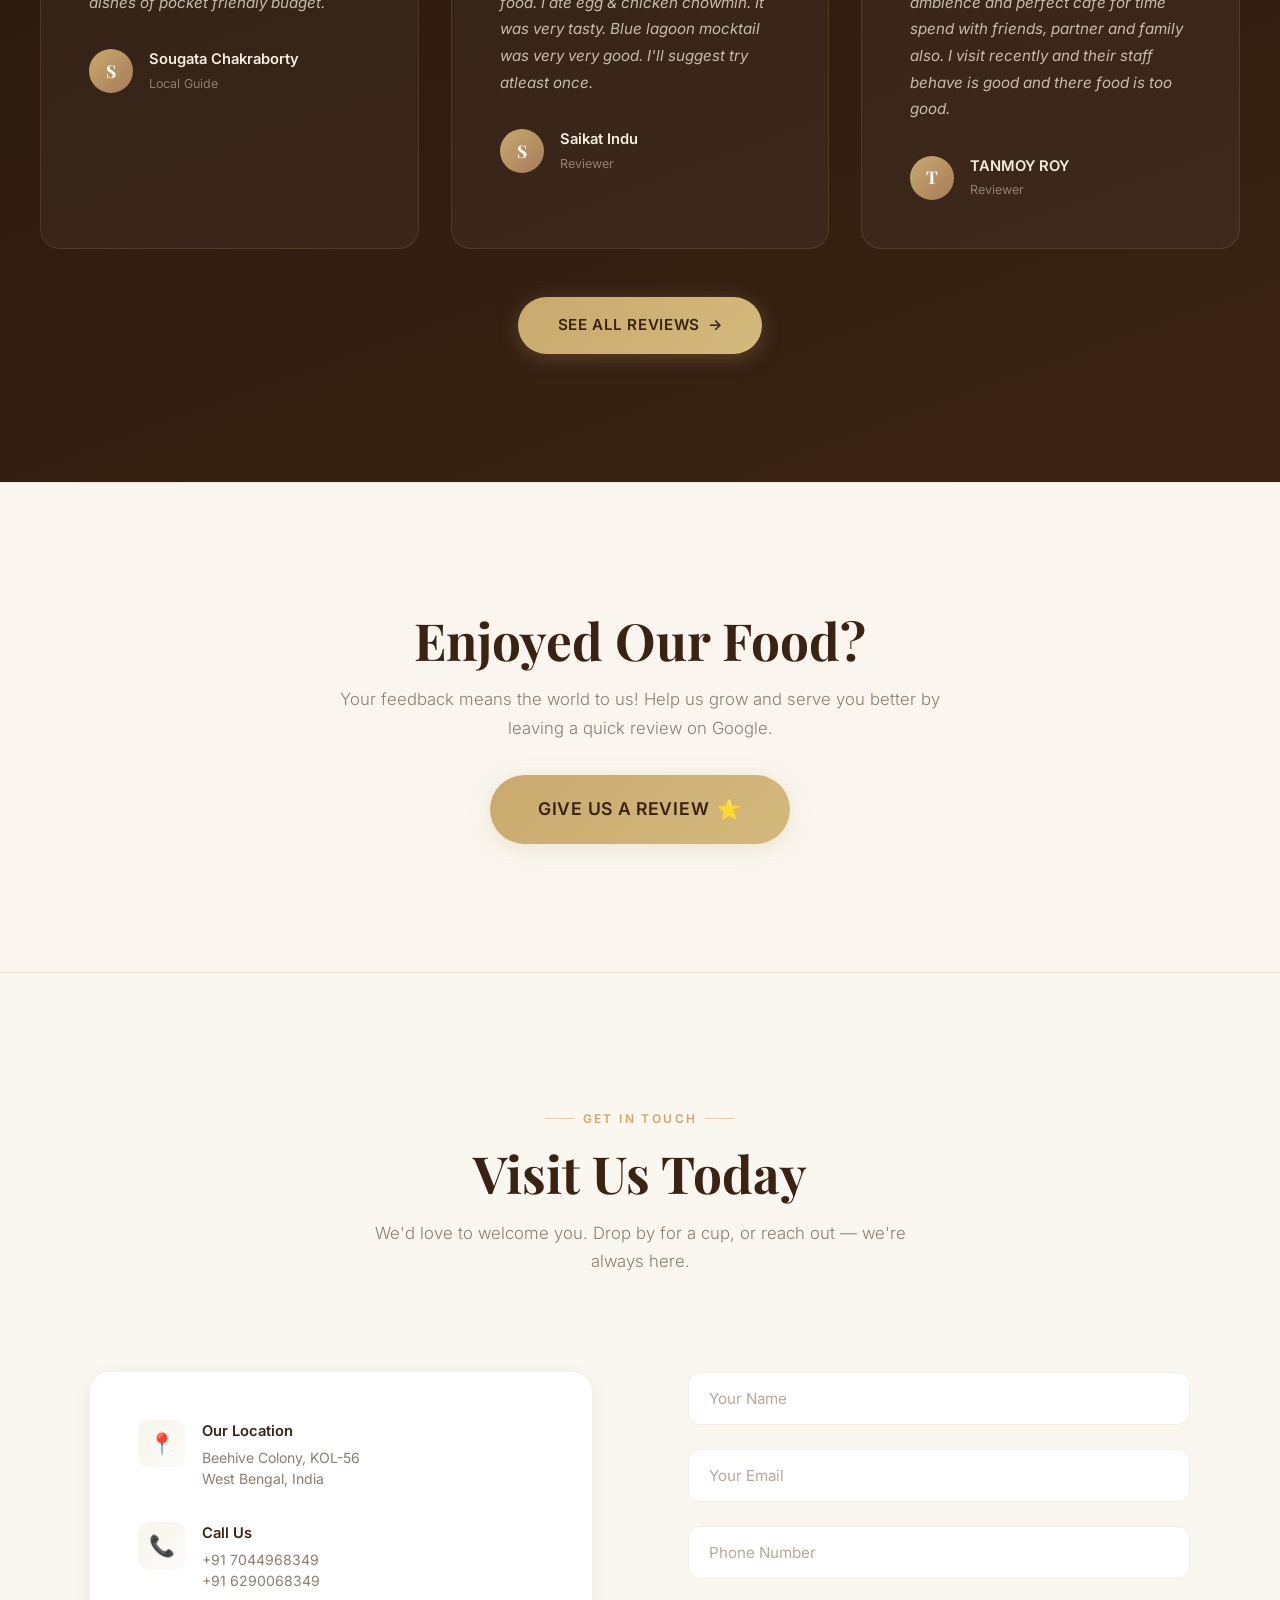
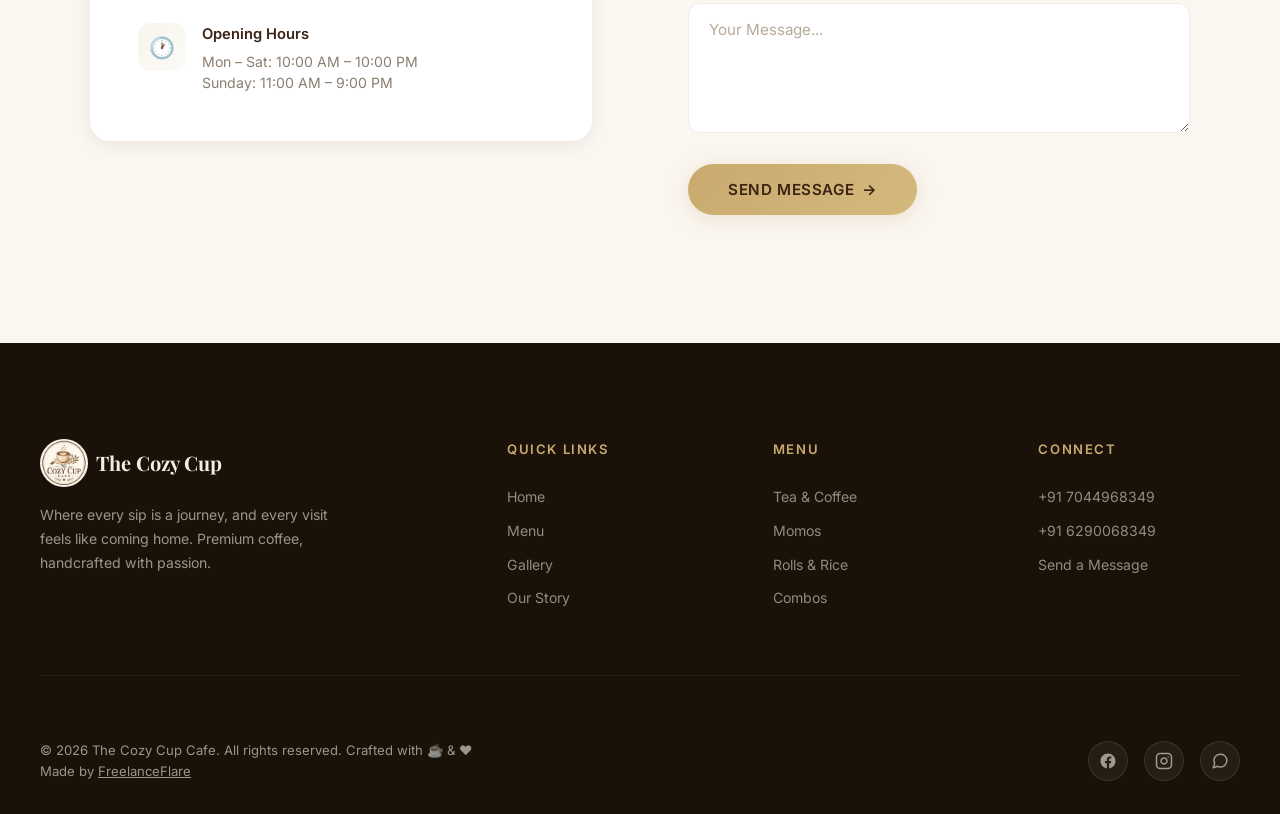
==== commit 1a2bf32d: "video section added" ====
--- a/index.html
+++ b/index.html
@@ -192,6 +192,21 @@
           <h3 class="menu-card-title">Rolls, Rice & Combos</h3>
           <p class="menu-card-desc">Rolls, fried rice, chowmin, mocktails, chicken sides & combo meals</p>
         </div>
+      </div>
+    </div>
+  </section>
+
+
+  <!-- ==================== VIDEO AMBIANCE SECTION ==================== -->
+  <section class="section video-ambiance-section" id="video-ambiance">
+    <div class="video-container reveal">
+      <video autoplay muted loop playsinline class="ambiance-video">
+        <source src="images/ambiance5.mp4" type="video/mp4">
+        Your browser does not support the video tag.
+      </video>
+      <div class="video-overlay">
+        <h2 class="video-caption">Feel the Vibe. Stay Awhile.</h2>
+        <p class="video-caption-sub">Immerse yourself in our cozy atmosphere.</p>
       </div>
     </div>
   </section>
@@ -861,22 +876,38 @@
       }, 400);
     }
 
+    // Auto-play logic
+    let autoPlayInterval;
+    
+    function startAutoPlay() {
+      autoPlayInterval = setInterval(() => {
+        changeSlide((currentSlide + 1) % slides.length);
+      }, 8000);
+    }
+
+    function resetAutoPlay() {
+      clearInterval(autoPlayInterval);
+      startAutoPlay();
+    }
+
     document.getElementById('nextSlide').addEventListener('click', () => {
       changeSlide((currentSlide + 1) % slides.length);
+      resetAutoPlay();
     });
 
     document.getElementById('prevSlide').addEventListener('click', () => {
       changeSlide((currentSlide - 1 + slides.length) % slides.length);
+      resetAutoPlay();
     });
 
     thumbnails.forEach((thumb, index) => {
-      thumb.addEventListener('click', () => changeSlide(index));
-    });
-
-    // Auto-play
-    let autoPlay = setInterval(() => {
-      changeSlide((currentSlide + 1) % slides.length);
-    }, 8000);
+      thumb.addEventListener('click', () => {
+        changeSlide(index);
+        resetAutoPlay();
+      });
+    });
+
+    startAutoPlay();
 
 
     // ------- MENU: Tab filtering -------
--- a/style.css
+++ b/style.css
@@ -872,6 +872,70 @@
 
 
 /* ===================================================
+   VIDEO AMBIANCE SECTION
+   =================================================== */
+.video-ambiance-section {
+  padding: 0;
+  position: relative;
+  background: var(--warm-black);
+}
+
+.video-container {
+  position: relative;
+  width: 100%;
+  height: 70vh;
+  overflow: hidden;
+  display: flex;
+  align-items: center;
+  justify-content: center;
+}
+
+.ambiance-video {
+  position: absolute;
+  top: 50%;
+  left: 50%;
+  min-width: 100%;
+  min-height: 100%;
+  width: auto;
+  height: auto;
+  transform: translate(-50%, -50%);
+  object-fit: cover;
+  opacity: 0.65; /* Darkened slightly to make text pop */
+}
+
+.video-overlay {
+  position: relative;
+  z-index: 2;
+  text-align: center;
+  padding: var(--space-2xl);
+  background: rgba(26, 18, 9, 0.45);
+  backdrop-filter: blur(8px);
+  border-radius: var(--radius-lg);
+  border: 1px solid rgba(201, 169, 110, 0.25);
+  box-shadow: var(--shadow-xl);
+  max-width: 90%;
+}
+
+.video-caption {
+  font-family: var(--font-heading);
+  font-size: clamp(2.2rem, 5vw, 4rem);
+  font-weight: 700;
+  color: var(--off-white);
+  line-height: 1.15;
+  text-shadow: 0 4px 16px rgba(0,0,0,0.6);
+  margin-bottom: var(--space-sm);
+}
+
+.video-caption-sub {
+  font-family: var(--font-body);
+  font-size: clamp(1rem, 2vw, 1.25rem);
+  color: var(--gold-light);
+  font-weight: 300;
+  letter-spacing: 0.08em;
+  text-transform: uppercase;
+}
+
+/* ===================================================
    GALLERY / AMBIANCE SECTION
    =================================================== */
 .gallery-section {
